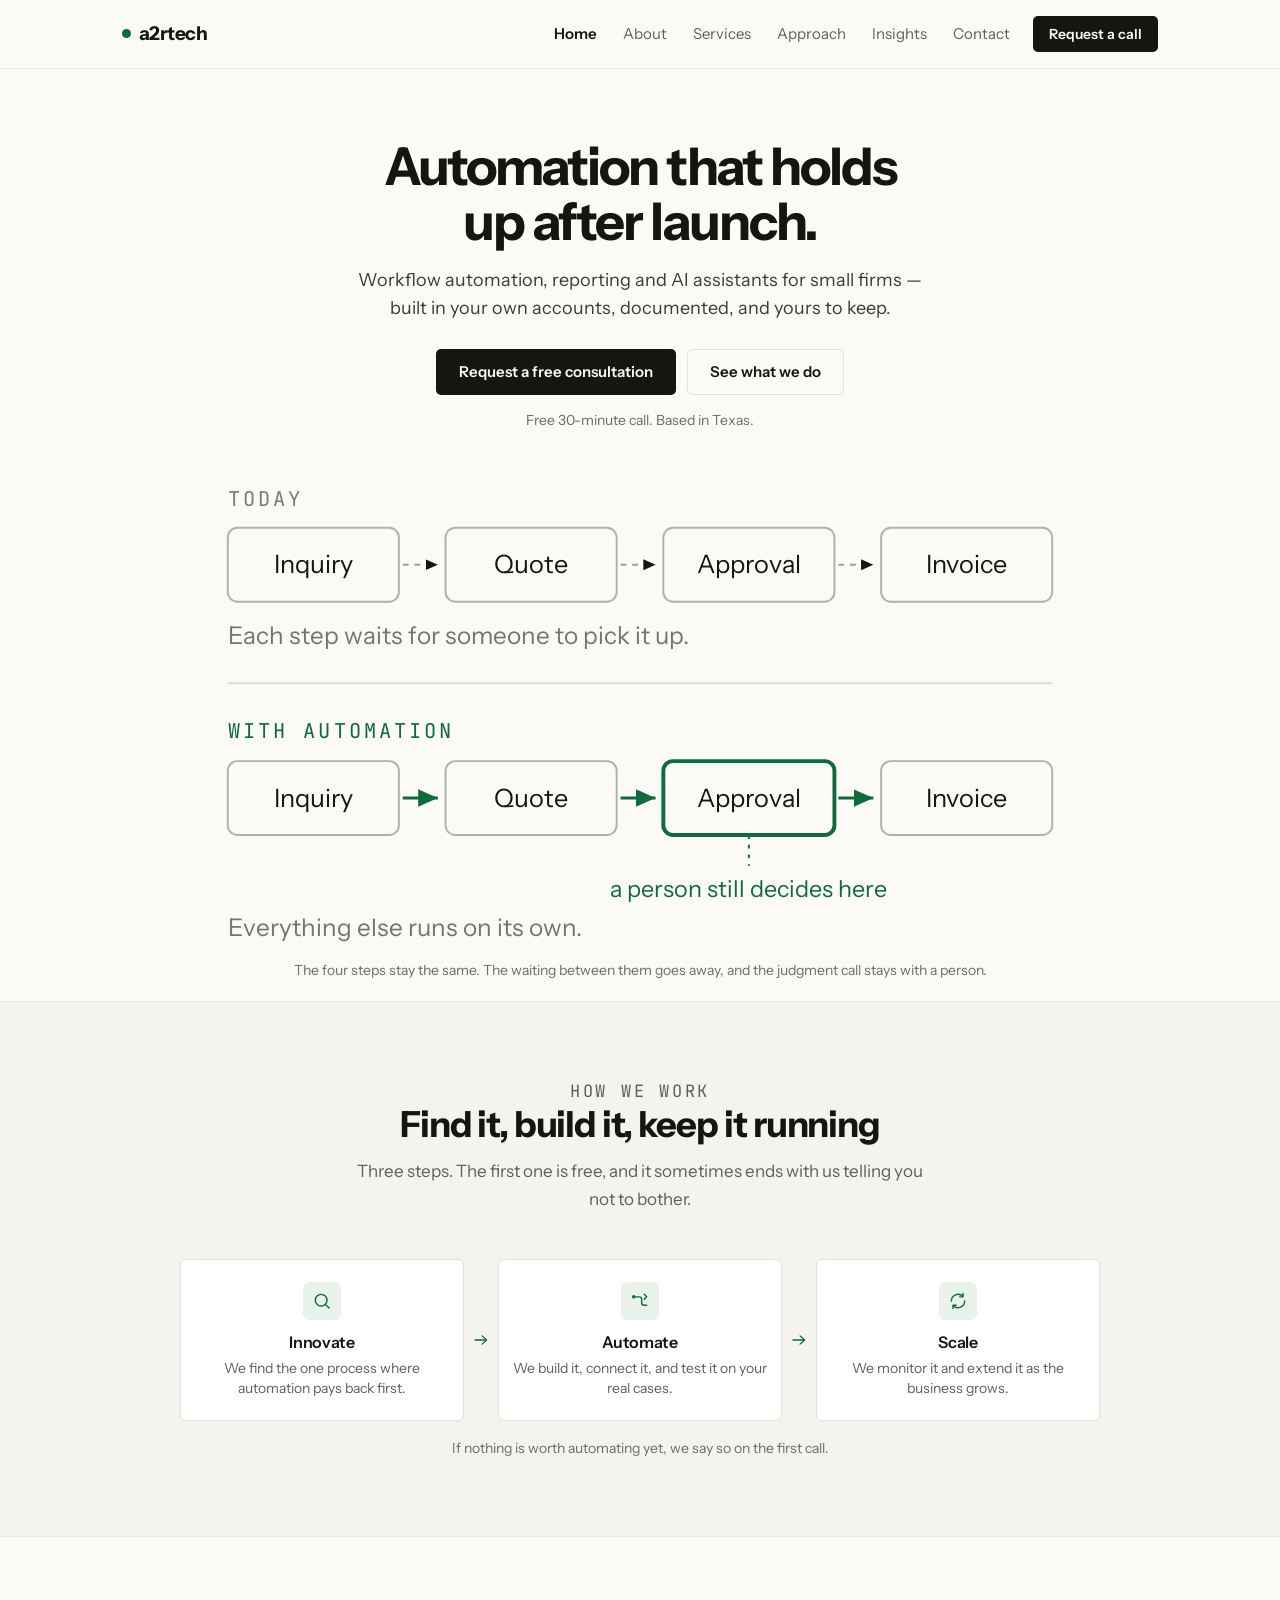
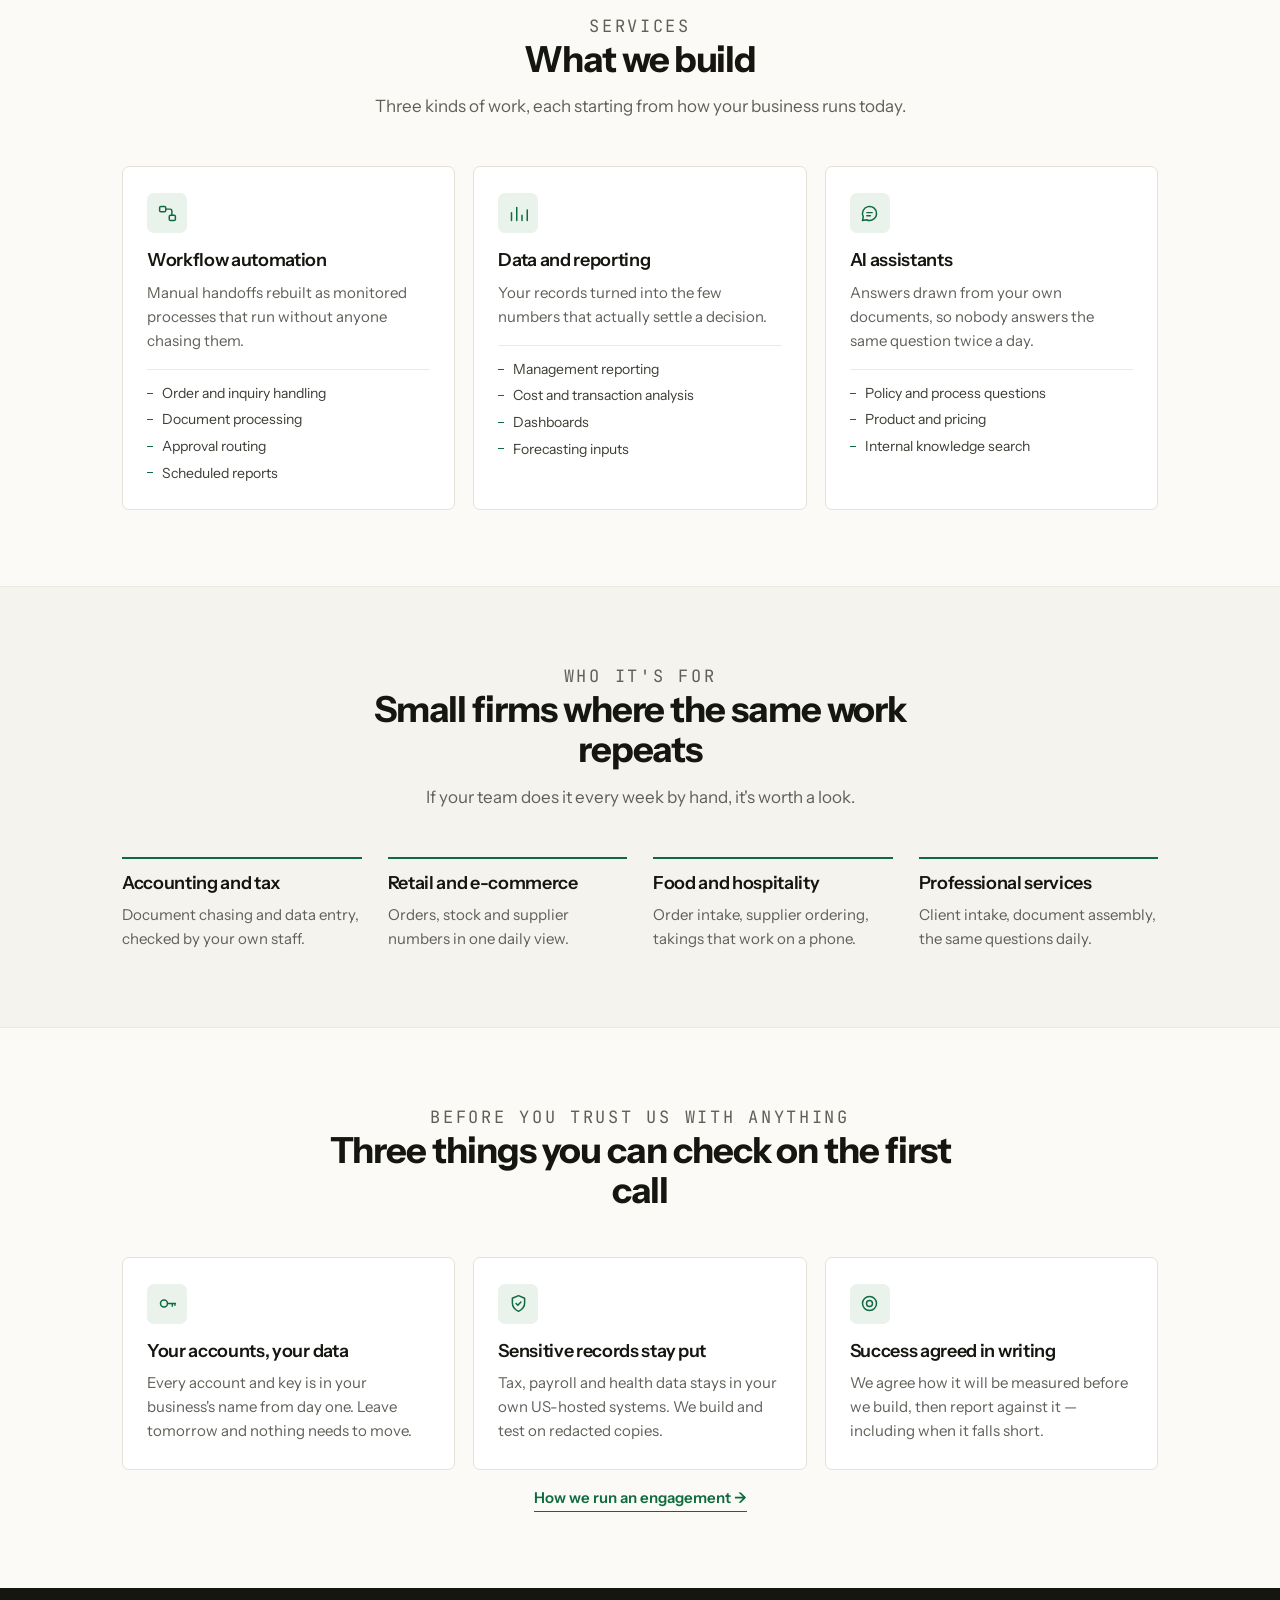
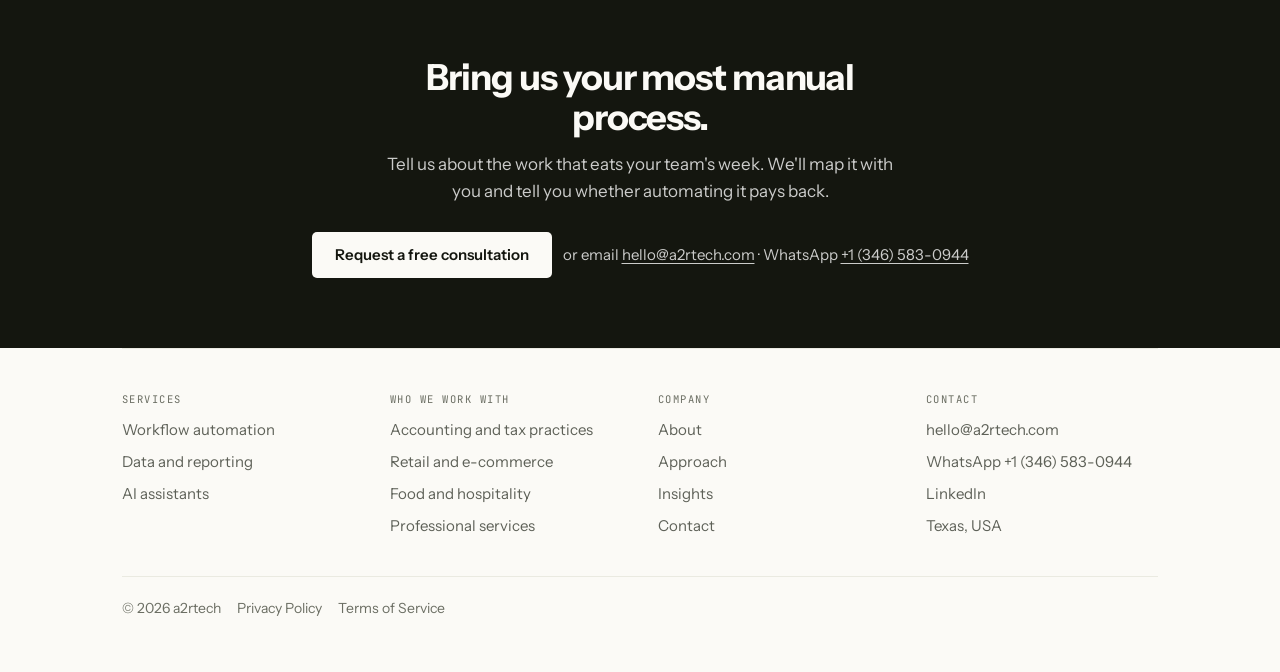
==== index.html @ 50adbed3 "Initial commit: a2rtech.com website Pages from the Sep 27 project version (no individual named), wit" ====
<!doctype html>
<html lang="en">
<head>
<meta charset="utf-8">
<meta name="viewport" content="width=device-width, initial-scale=1, viewport-fit=cover">
<title>a2rtech &#8212; AI and automation studio</title>
<meta name="description" content="a2rtech builds workflow automation, reporting and AI assistants for small firms. Everything runs in your own accounts, with documentation and a clean handover.">
<link rel="preconnect" href="https://fonts.googleapis.com">
<link rel="preconnect" href="https://fonts.gstatic.com" crossorigin>
<link rel="stylesheet" href="https://fonts.googleapis.com/css2?family=Instrument+Sans:wght@400;500;600;700&family=JetBrains+Mono:wght@400;500&display=swap">
<link rel="stylesheet" href="styles.css">
<link rel="icon" href="favicon.svg" type="image/svg+xml">
<link rel="canonical" href="https://a2rtech.com/">
<meta property="og:type" content="website">
<meta property="og:site_name" content="a2rtech">
<meta property="og:title" content="a2rtech &#8212; AI and automation studio">
<meta property="og:description" content="a2rtech builds workflow automation, reporting and AI assistants for small firms. Everything runs in your own accounts, with documentation and a clean handover.">
<meta property="og:url" content="https://a2rtech.com/">
<meta property="og:image" content="https://a2rtech.com/og-image.png">
<meta property="og:image:width" content="1200">
<meta property="og:image:height" content="630">
<meta name="twitter:card" content="summary_large_image">
</head>
<body>

<a class="skip" href="#main">Skip to content</a>

<div class="navwrap">
  <div class="shell">
    <nav class="nav" aria-label="Main">
      <a href="index.html" class="brand"><span class="brand-dot" aria-hidden="true"></span>a2rtech</a>
      <button class="navtoggle" type="button" aria-expanded="false" aria-controls="nav-links" aria-label="Open menu"><span aria-hidden="true"></span></button>
      <div class="nav-links" id="nav-links">
        <a href="index.html" class="link" aria-current="page">Home</a>
        <a href="about.html" class="link">About</a>
        <a href="services.html" class="link">Services</a>
        <a href="approach.html" class="link">Approach</a>
        <a href="insights.html" class="link">Insights</a>
        <a href="contact.html" class="link">Contact</a>
        <a href="contact.html" class="btn btn-primary btn-sm push">Request a call</a>
      </div>
    </nav>
  </div>
</div>

<main id="main">

<div class="shell">
  <header class="hero">
    <h1>Automation that holds up after launch.</h1>
    <p class="sub">Workflow automation, reporting and AI assistants for small firms &#8212; built in your own accounts, documented, and yours to keep.</p>
    <div class="ctas">
      <a href="contact.html" class="btn btn-primary">Request a free consultation</a>
      <a href="services.html" class="btn btn-ghost">See what we do</a>
    </div>
    <p class="note">Free 30-minute call. Based in Texas.</p>

    <figure class="herofig">
        <svg viewBox="0 0 432 236" role="img" aria-label="The same four-step process shown twice. Today, each step waits for a person. With automation, the steps run on their own and a person still approves.">
          <defs>
            <marker id="a1" viewBox="0 0 10 10" refX="9" refY="5" markerWidth="7" markerHeight="7" orient="auto-start-reverse"><path d="M0,1 L9,5 L0,9 z" fill="currentColor"/></marker>
            <marker id="a2" viewBox="0 0 10 10" refX="9" refY="5" markerWidth="7" markerHeight="7" orient="auto-start-reverse"><path d="M0,1 L9,5 L0,9 z" class="acc-fill"/></marker>
          </defs>
          <text x="4" y="11" font-family="JetBrains Mono, monospace" font-size="10.5" letter-spacing="1.6" fill="currentColor" opacity=".55">TODAY</text>
          <rect x="4"   y="22" width="88" height="38" rx="5" fill="none" stroke="currentColor" stroke-opacity=".32"/>
          <rect x="116" y="22" width="88" height="38" rx="5" fill="none" stroke="currentColor" stroke-opacity=".32"/>
          <rect x="228" y="22" width="88" height="38" rx="5" fill="none" stroke="currentColor" stroke-opacity=".32"/>
          <rect x="340" y="22" width="88" height="38" rx="5" fill="none" stroke="currentColor" stroke-opacity=".32"/>
          <text x="48"  y="45.5" text-anchor="middle" font-family="Instrument Sans, sans-serif" font-size="13" fill="currentColor">Inquiry</text>
          <text x="160" y="45.5" text-anchor="middle" font-family="Instrument Sans, sans-serif" font-size="13" fill="currentColor">Quote</text>
          <text x="272" y="45.5" text-anchor="middle" font-family="Instrument Sans, sans-serif" font-size="13" fill="currentColor">Approval</text>
          <text x="384" y="45.5" text-anchor="middle" font-family="Instrument Sans, sans-serif" font-size="13" fill="currentColor">Invoice</text>
          <line x1="94"  y1="41" x2="112" y2="41" stroke="currentColor" stroke-opacity=".4" stroke-dasharray="3 3" marker-end="url(#a1)"/>
          <line x1="206" y1="41" x2="224" y2="41" stroke="currentColor" stroke-opacity=".4" stroke-dasharray="3 3" marker-end="url(#a1)"/>
          <line x1="318" y1="41" x2="336" y2="41" stroke="currentColor" stroke-opacity=".4" stroke-dasharray="3 3" marker-end="url(#a1)"/>
          <text x="4" y="82" font-family="Instrument Sans, sans-serif" font-size="12.5" fill="currentColor" opacity=".58">Each step waits for someone to pick it up.</text>
          <line x1="4" y1="102" x2="428" y2="102" stroke="currentColor" stroke-opacity=".12"/>
          <text x="4" y="130" font-family="JetBrains Mono, monospace" font-size="10.5" letter-spacing="1.6" class="acc-fill">WITH AUTOMATION</text>
          <rect x="4"   y="142" width="88" height="38" rx="5" fill="none" stroke="currentColor" stroke-opacity=".32"/>
          <rect x="116" y="142" width="88" height="38" rx="5" fill="none" stroke="currentColor" stroke-opacity=".32"/>
          <rect x="228" y="142" width="88" height="38" rx="5" fill="none" class="acc-stroke" stroke-width="2"/>
          <rect x="340" y="142" width="88" height="38" rx="5" fill="none" stroke="currentColor" stroke-opacity=".32"/>
          <text x="48"  y="165.5" text-anchor="middle" font-family="Instrument Sans, sans-serif" font-size="13" fill="currentColor">Inquiry</text>
          <text x="160" y="165.5" text-anchor="middle" font-family="Instrument Sans, sans-serif" font-size="13" fill="currentColor">Quote</text>
          <text x="272" y="165.5" text-anchor="middle" font-family="Instrument Sans, sans-serif" font-size="13" fill="currentColor">Approval</text>
          <text x="384" y="165.5" text-anchor="middle" font-family="Instrument Sans, sans-serif" font-size="13" fill="currentColor">Invoice</text>
          <line x1="94"  y1="161" x2="112" y2="161" class="acc-stroke" stroke-width="1.6" marker-end="url(#a2)"/>
          <line x1="206" y1="161" x2="224" y2="161" class="acc-stroke" stroke-width="1.6" marker-end="url(#a2)"/>
          <line x1="318" y1="161" x2="336" y2="161" class="acc-stroke" stroke-width="1.6" marker-end="url(#a2)"/>
          <line x1="272" y1="180" x2="272" y2="196" class="acc-stroke" stroke-dasharray="2 3"/>
          <text x="272" y="212" text-anchor="middle" font-family="Instrument Sans, sans-serif" font-size="12" class="acc-fill">a person still decides here</text>
          <text x="4" y="232" font-family="Instrument Sans, sans-serif" font-size="12.5" fill="currentColor" opacity=".58">Everything else runs on its own.</text>
        </svg>
      <figcaption>The four steps stay the same. The waiting between them goes away, and the judgment call stays with a person.</figcaption>
    </figure>
  </header>
</div>

<div class="tinted">
  <div class="shell">
    <section>
      <div class="sechead">
        <p class="kicker">How we work</p>
        <h2>Find it, build it, keep it running</h2>
        <p>Three steps. The first one is free, and it sometimes ends with us telling you not to bother.</p>
      </div>
      <div class="flow">
    <div class="flow-step">
      <span class="ico" aria-hidden="true"><svg viewBox="0 0 24 24"><path d="M11 4a7 7 0 1 0 0 14 7 7 0 0 0 0-14z"/><path d="m16.5 16.5 4 4"/></svg></span>
      <h3>Innovate</h3>
      <p>We find the one process where automation pays back first.</p>
    </div>
    <div class="flow-arrow" aria-hidden="true"><svg viewBox="0 0 24 24"><path d="M4 12h15"/><path d="m13.5 6.5 6 5.5-6 5.5"/></svg></div>
    <div class="flow-step">
      <span class="ico" aria-hidden="true"><svg viewBox="0 0 24 24"><path d="M4 7h7a3 3 0 0 1 3 3v4a3 3 0 0 0 3 3h3"/><path d="m17 4 3 3-3 3"/><circle cx="4.5" cy="7" r="1.3"/></svg></span>
      <h3>Automate</h3>
      <p>We build it, connect it, and test it on your real cases.</p>
    </div>
    <div class="flow-arrow" aria-hidden="true"><svg viewBox="0 0 24 24"><path d="M4 12h15"/><path d="m13.5 6.5 6 5.5-6 5.5"/></svg></div>
    <div class="flow-step">
      <span class="ico" aria-hidden="true"><svg viewBox="0 0 24 24"><path d="M4 12a8 8 0 0 1 13.7-5.6"/><path d="M20 12a8 8 0 0 1-13.7 5.6"/><path d="M18 3v4h-4"/><path d="M6 21v-4h4"/></svg></span>
      <h3>Scale</h3>
      <p>We monitor it and extend it as the business grows.</p>
    </div>
  </div>
      <p class="flow-note">If nothing is worth automating yet, we say so on the first call.</p>
    </section>
  </div>
</div>

<div class="shell">
  <section>
    <div class="sechead">
      <p class="kicker">Services</p>
      <h2>What we build</h2>
      <p>Three kinds of work, each starting from how your business runs today.</p>
    </div>
    <div class="grid g3">
      <a class="card" href="services.html#automation">
        <span class="ico" aria-hidden="true"><svg viewBox="0 0 24 24"><rect x="3" y="4" width="7" height="6" rx="1.5"/><rect x="14" y="14" width="7" height="6" rx="1.5"/><path d="M10 7h5a2 2 0 0 1 2 2v5"/></svg></span>
        <h3>Workflow automation</h3>
        <p>Manual handoffs rebuilt as monitored processes that run without anyone chasing them.</p>
        <ul class="ticks">
          <li>Order and inquiry handling</li>
          <li>Document processing</li>
          <li>Approval routing</li>
          <li>Scheduled reports</li>
        </ul>
      </a>
      <a class="card" href="services.html#data">
        <span class="ico" aria-hidden="true"><svg viewBox="0 0 24 24"><path d="M4 20V11M10 20V5M16 20v-6M22 20V8"/></svg></span>
        <h3>Data and reporting</h3>
        <p>Your records turned into the few numbers that actually settle a decision.</p>
        <ul class="ticks">
          <li>Management reporting</li>
          <li>Cost and transaction analysis</li>
          <li>Dashboards</li>
          <li>Forecasting inputs</li>
        </ul>
      </a>
      <a class="card" href="services.html#assistants">
        <span class="ico" aria-hidden="true"><svg viewBox="0 0 24 24"><path d="M20 12a8 8 0 0 1-11.6 7.1L4 20l.9-4.4A8 8 0 1 1 20 12z"/><path d="M9 11h6M9 14.5h4"/></svg></span>
        <h3>AI assistants</h3>
        <p>Answers drawn from your own documents, so nobody answers the same question twice a day.</p>
        <ul class="ticks">
          <li>Policy and process questions</li>
          <li>Product and pricing</li>
          <li>Internal knowledge search</li>
        </ul>
      </a>
    </div>
  </section>
</div>

<div class="tinted">
  <div class="shell">
    <section>
      <div class="sechead">
        <p class="kicker">Who it's for</p>
        <h2>Small firms where the same work repeats</h2>
        <p>If your team does it every week by hand, it's worth a look.</p>
      </div>
      <div class="facts f4">
        <div class="fact"><h3>Accounting and tax</h3><p>Document chasing and data entry, checked by your own staff.</p></div>
        <div class="fact"><h3>Retail and e-commerce</h3><p>Orders, stock and supplier numbers in one daily view.</p></div>
        <div class="fact"><h3>Food and hospitality</h3><p>Order intake, supplier ordering, takings that work on a phone.</p></div>
        <div class="fact"><h3>Professional services</h3><p>Client intake, document assembly, the same questions daily.</p></div>
      </div>
    </section>
  </div>
</div>

<div class="shell">
  <section>
    <div class="sechead">
      <p class="kicker">Before you trust us with anything</p>
      <h2>Three things you can check on the first call</h2>
    </div>
    <div class="grid g3">
      <div class="card">
        <span class="ico" aria-hidden="true"><svg viewBox="0 0 24 24"><circle cx="8" cy="12" r="4"/><path d="M12 12h9M17.5 12v3M20.5 12v2"/></svg></span>
        <h3>Your accounts, your data</h3>
        <p>Every account and key is in your business's name from day one. Leave tomorrow and nothing needs to move.</p>
      </div>
      <div class="card">
        <span class="ico" aria-hidden="true"><svg viewBox="0 0 24 24"><path d="M12 3 5 6v5.5c0 4.2 2.9 7.6 7 9.5 4.1-1.9 7-5.3 7-9.5V6z"/><path d="m9.2 12 2 2 3.6-3.8"/></svg></span>
        <h3>Sensitive records stay put</h3>
        <p>Tax, payroll and health data stays in your own US-hosted systems. We build and test on redacted copies.</p>
      </div>
      <div class="card">
        <span class="ico" aria-hidden="true"><svg viewBox="0 0 24 24"><circle cx="12" cy="12" r="8"/><circle cx="12" cy="12" r="3.4"/></svg></span>
        <h3>Success agreed in writing</h3>
        <p>We agree how it will be measured before we build, then report against it &#8212; including when it falls short.</p>
      </div>
    </div>
    <p class="flow-note"><a href="approach.html" class="inline-link">How we run an engagement &#8594;</a></p>
  </section>
</div>

<div class="band">
  <div class="shell">
    <div class="cta-inner">
      <h2>Bring us your most manual process.</h2>
      <p>Tell us about the work that eats your team's week. We'll map it with you and tell you whether automating it pays back.</p>
      <div class="ctas">
        <a href="contact.html" class="btn btn-invert">Request a free consultation</a>
        <span class="alt-mail">or email <a href="mailto:hello@a2rtech.com">hello@a2rtech.com</a> · WhatsApp <a href="https://wa.me/13465830944">+1 (346) 583-0944</a></span>
      </div>
    </div>
  </div>
</div>

</main>

<div class="shell">
  <footer>
    <div class="fgrid">
      <div class="fcol">
        <h3>Services</h3>
        <ul>
          <li><a href="services.html#automation">Workflow automation</a></li>
          <li><a href="services.html#data">Data and reporting</a></li>
          <li><a href="services.html#assistants">AI assistants</a></li>
        </ul>
      </div>
      <div class="fcol">
        <h3>Who we work with</h3>
        <ul>
          <li><a href="services.html#sectors">Accounting and tax practices</a></li>
          <li><a href="services.html#sectors">Retail and e-commerce</a></li>
          <li><a href="services.html#sectors">Food and hospitality</a></li>
          <li><a href="services.html#sectors">Professional services</a></li>
        </ul>
      </div>
      <div class="fcol">
        <h3>Company</h3>
        <ul>
          <li><a href="about.html">About</a></li>
          <li><a href="approach.html">Approach</a></li>
          <li><a href="insights.html">Insights</a></li>
          <li><a href="contact.html">Contact</a></li>
        </ul>
      </div>
      <div class="fcol">
        <h3>Contact</h3>
        <ul>
          <li><a href="mailto:hello@a2rtech.com">hello@a2rtech.com</a></li>
          <li><a href="https://wa.me/13465830944">WhatsApp +1 (346) 583-0944</a></li>
          <li><a href="https://www.linkedin.com/in/aishwarya-kandasami-37760b34">LinkedIn</a></li>
          <li><span>Texas, USA</span></li>
        </ul>
      </div>
    </div>
    <div class="fbase">
      <span>&copy; 2026 a2rtech</span>
      <a href="privacy.html">Privacy Policy</a>
      <a href="terms.html">Terms of Service</a>
    </div>
  </footer>
</div>

<script src="site.js"></script>

</body>
</html>
---- styles.css ----
/* ===========================================================
   a2rtech — site stylesheet
   One typeface (Instrument Sans) + JetBrains Mono for labels.
   Centred section headings, card grids, CSS flow diagrams.
   =========================================================== */

:root{
  --ground:#FBFAF6;
  --surface:#F4F3ED;
  --panel:#FFFFFF;
  --ink:#14160F;
  --ink-soft:#3A3D33;
  --muted:#5E6158;
  --faint:#6B6E63;
  --line:#E2E2D8;
  --hair:#EAEAE1;
  --accent:#0E6B3D;
  --accent-on-dark:#7FD3A4;
  --accent-wash:#EAF2EC;
  --on-band-soft:rgba(255,255,255,.78);
  --on-band-line:rgba(255,255,255,.28);
  --on-band-grid:rgba(255,255,255,.14);
  --shadow:0 1px 2px rgba(20,22,15,.04), 0 8px 24px rgba(20,22,15,.05);
}
@media (prefers-color-scheme: dark){
  :root:not([data-theme="light"]){
    --ground:#12130F; --surface:#1A1B15; --panel:#1E1F18;
    --ink:#EDEDE4; --ink-soft:#C9CABE; --muted:#9B9E93; --faint:#8A8D82;
    --line:#2C2D24; --hair:#24251D;
    --accent:#6DC694; --accent-on-dark:#0E6B3D; --accent-wash:#18241C;
    --on-band-soft:#3A3D33; --on-band-line:rgba(0,0,0,.28); --on-band-grid:rgba(0,0,0,.14);
    --shadow:0 1px 2px rgba(0,0,0,.2), 0 8px 24px rgba(0,0,0,.24);
    color-scheme:dark;
  }
}
:root[data-theme="dark"]{
  --ground:#12130F; --surface:#1A1B15; --panel:#1E1F18;
  --ink:#EDEDE4; --ink-soft:#C9CABE; --muted:#9B9E93; --faint:#8A8D82;
  --line:#2C2D24; --hair:#24251D;
  --accent:#6DC694; --accent-on-dark:#0E6B3D; --accent-wash:#18241C;
  --on-band-soft:#3A3D33; --on-band-line:rgba(0,0,0,.28); --on-band-grid:rgba(0,0,0,.14);
  --shadow:0 1px 2px rgba(0,0,0,.2), 0 8px 24px rgba(0,0,0,.24);
  color-scheme:dark;
}

*{box-sizing:border-box;}
html{-webkit-text-size-adjust:100%;scroll-behavior:smooth;scroll-padding-top:90px;}

body{
  margin:0;
  background:var(--ground);
  color:var(--ink);
  font-family:"Instrument Sans","Helvetica Neue",Arial,sans-serif;
  font-size:16px;
  line-height:1.6;
  -webkit-font-smoothing:antialiased;
}
img{max-width:100%;height:auto;display:block;}
a{color:inherit;}
a:focus-visible,button:focus-visible,input:focus-visible,textarea:focus-visible{
  outline:2px solid var(--accent);outline-offset:3px;border-radius:3px;
}

.shell{max-width:1080px;margin:0 auto;padding-inline:22px;}
.measure{max-width:620px;}
.narrow{max-width:720px;}

/* ---------------- skip link ---------------- */
.skip{
  position:absolute;left:50%;top:0;transform:translate(-50%,-150%);
  z-index:60;background:var(--ink);color:var(--ground);
  padding:10px 18px;border-radius:0 0 4px 4px;font-size:14px;font-weight:600;
  text-decoration:none;transition:transform .18s ease;
}
.skip:focus-visible{transform:translate(-50%,0);}

/* ---------------- nav ---------------- */
.navwrap{
  position:sticky;top:env(safe-area-inset-top,0px);z-index:40;
  background:var(--ground);border-bottom:1px solid var(--hair);
}
.nav{display:flex;align-items:center;gap:20px;padding-block:14px;font-size:15px;}
.brand{
  font-weight:700;font-size:19px;letter-spacing:-.03em;
  text-decoration:none;margin-right:6px;display:inline-flex;align-items:center;gap:8px;
}
.brand-dot{width:9px;height:9px;border-radius:50%;background:var(--accent);flex:none;}
.nav-links{display:flex;gap:4px;align-items:center;margin-left:auto;}
.nav a.link{
  text-decoration:none;color:var(--muted);font-size:15px;white-space:nowrap;
  padding:8px 11px;border-radius:4px;
}
.nav a.link:hover{color:var(--ink);background:var(--surface);}
.nav a.link[aria-current="page"]{color:var(--ink);font-weight:600;}
.nav .push{margin-left:8px;}
.navtoggle{display:none;}

@media (max-width:900px){
  .nav{padding-block:11px;gap:12px;}
  .navtoggle{
    display:inline-flex;align-items:center;justify-content:center;
    margin-left:auto;width:42px;height:42px;background:transparent;
    border:1px solid var(--line);border-radius:5px;cursor:pointer;color:var(--ink);
  }
  .navtoggle span{display:block;width:17px;height:1.6px;background:currentColor;position:relative;}
  .navtoggle span::before,.navtoggle span::after{
    content:"";position:absolute;left:0;width:17px;height:1.6px;background:currentColor;
  }
  .navtoggle span::before{top:-5.5px;} .navtoggle span::after{top:5.5px;}
  .navtoggle[aria-expanded="true"] span{background:transparent;}
  .navtoggle[aria-expanded="true"] span::before{top:0;transform:rotate(45deg);}
  .navtoggle[aria-expanded="true"] span::after{top:0;transform:rotate(-45deg);}

  .nav-links{
    position:absolute;left:0;right:0;top:100%;
    flex-direction:column;align-items:stretch;gap:0;margin:0;
    background:var(--ground);border-bottom:1px solid var(--line);
    padding:8px 22px 20px;box-shadow:var(--shadow);
    display:none;
  }
  .nav-links.open{display:flex;}
  .nav a.link{padding:13px 2px;border-bottom:1px solid var(--hair);border-radius:0;font-size:16px;}
  .nav .push{margin:16px 0 0;justify-content:center;}
}

/* ---------------- buttons ---------------- */
.btn{
  display:inline-flex;align-items:center;justify-content:center;gap:8px;
  font-size:15px;font-weight:600;padding:13px 22px;border-radius:5px;
  text-decoration:none;border:1px solid transparent;line-height:1.2;cursor:pointer;
  font-family:inherit;
}
.btn-primary{background:var(--ink);color:var(--ground);}
.btn-primary:hover{opacity:.87;}
.btn-ghost{border-color:var(--line);color:var(--ink);background:transparent;}
.btn-ghost:hover{border-color:var(--ink);}
.btn-invert{background:var(--ground);color:var(--ink);}
.btn-invert:hover{opacity:.9;}
.btn-outline-light{border-color:var(--on-band-line);color:var(--ground);background:transparent;}
.btn-outline-light:hover{border-color:var(--ground);}
.btn-sm{font-size:14px;padding:9px 15px;}

/* ---------------- type ---------------- */
h1,h2,h3,h4{margin:0;font-weight:700;letter-spacing:-.03em;line-height:1.1;}
h1{font-size:clamp(33px,5vw,52px);line-height:1.06;letter-spacing:-.038em;margin-bottom:18px;}
h2{font-size:clamp(25px,3.4vw,36px);margin-bottom:14px;}
h3{font-size:18px;font-weight:600;letter-spacing:-.018em;line-height:1.3;margin-bottom:8px;}
h4{font-size:16px;font-weight:600;letter-spacing:-.01em;margin-bottom:6px;}
p{margin:0 0 14px;}
p:last-child{margin-bottom:0;}

.lead{font-size:18px;color:var(--ink-soft);line-height:1.55;}
.sub{font-size:18px;line-height:1.55;color:var(--ink-soft);margin:0 0 26px;}
.note{font-size:14px;color:var(--faint);margin:14px 0 0;}

.kicker{
  font-family:"JetBrains Mono",ui-monospace,monospace;font-size:11px;
  letter-spacing:.16em;text-transform:uppercase;color:var(--accent);margin:0 0 12px;
}
.inline-link{
  color:var(--accent);text-decoration:none;font-weight:600;font-size:15px;
  border-bottom:1px solid currentColor;padding-bottom:1px;display:inline-block;
}
.inline-link:hover{opacity:.75;}

/* ---------------- section shell + CENTRED headings ---------------- */
section{padding-block:76px;}
.tinted{background:var(--surface);border-block:1px solid var(--hair);}
.band{background:var(--ink);color:var(--ground);}
.band .kicker{color:var(--accent-on-dark);}
.band p{color:var(--on-band-soft);}

/* the standard centred section header */
.sechead{text-align:center;max-width:660px;margin:0 auto 46px;}
.sechead h2{margin-left:auto;margin-right:auto;}
.sechead p{font-size:17px;color:var(--muted);margin:0;max-width:52ch;margin-inline:auto;}

/* centred page header for inner pages */
.pagehead{padding-block:64px 52px;text-align:center;border-bottom:1px solid var(--hair);}
.pagehead h1{max-width:17ch;margin-inline:auto;}
.pagehead .sub{margin:0 auto;max-width:52ch;}

/* ---------------- hero ---------------- */
.hero{padding-block:70px 20px;text-align:center;}
.hero h1{max-width:16ch;margin-inline:auto;}
.hero .sub{max-width:50ch;margin-inline:auto 26px;margin-inline:auto;margin-bottom:26px;}
.hero .ctas{display:flex;gap:11px;flex-wrap:wrap;justify-content:center;}
.herofig{margin:54px auto 0;max-width:840px;}
.herofig figcaption{
  margin-top:16px;font-size:14px;color:var(--faint);line-height:1.45;text-align:center;
}
figure{margin:0;}
figure svg{width:100%;height:auto;display:block;color:var(--ink);}
.acc-stroke{stroke:var(--accent);} .acc-fill{fill:var(--accent);}

/* ---------------- flow diagram (CSS, reflows on mobile) ---------------- */
.flow{
  display:flex;align-items:stretch;gap:0;flex-wrap:nowrap;
  max-width:920px;margin:0 auto;
}
.flow-step{
  flex:1 1 0;min-width:0;text-align:center;
  padding:22px 14px;border:1px solid var(--line);border-radius:6px;
  background:var(--panel);
}
.flow-step .ico{
  width:38px;height:38px;margin:0 auto 12px;display:grid;place-items:center;
  border-radius:6px;background:var(--accent-wash);color:var(--accent);
}
.flow-step .ico svg{width:20px;height:20px;stroke:currentColor;fill:none;stroke-width:1.7;stroke-linecap:round;stroke-linejoin:round;}
.flow-step h3{font-size:16px;margin-bottom:5px;}
.flow-step p{font-size:14px;color:var(--muted);margin:0;line-height:1.45;}
.flow-arrow{
  flex:0 0 34px;display:grid;place-items:center;color:var(--accent);
}
.flow-arrow svg{width:18px;height:18px;stroke:currentColor;fill:none;stroke-width:1.8;stroke-linecap:round;stroke-linejoin:round;}
.flow-step.is-human{border-color:var(--accent);}
.flow-note{
  text-align:center;font-size:14px;color:var(--faint);margin:16px 0 0;
}
@media (max-width:760px){
  .flow{flex-direction:column;max-width:420px;}
  .flow-arrow{flex:0 0 30px;transform:rotate(90deg);}
  .flow-step{text-align:left;display:grid;grid-template-columns:38px 1fr;gap:4px 14px;padding:16px;}
  .flow-step .ico{grid-row:1 / span 2;margin:0;}
  .flow-step h3,.flow-step p{grid-column:2;}
}

/* ---------------- cards ---------------- */
.grid{display:grid;gap:18px;}
.g2{grid-template-columns:1fr;}
.g3{grid-template-columns:1fr;}
.g4{grid-template-columns:1fr;}
@media(min-width:640px){.g2{grid-template-columns:repeat(2,1fr);}.g4{grid-template-columns:repeat(2,1fr);}}
@media(min-width:880px){.g3{grid-template-columns:repeat(3,1fr);}}
@media(min-width:1000px){.g4{grid-template-columns:repeat(4,1fr);}}

.card{
  background:var(--panel);border:1px solid var(--line);border-radius:7px;
  padding:26px 24px;text-decoration:none;display:flex;flex-direction:column;
}
a.card:hover{border-color:var(--accent);box-shadow:var(--shadow);}
.card .ico{
  width:40px;height:40px;margin-bottom:16px;display:grid;place-items:center;
  border-radius:7px;background:var(--accent-wash);color:var(--accent);flex:none;
}
.card .ico svg{width:21px;height:21px;stroke:currentColor;fill:none;stroke-width:1.7;stroke-linecap:round;stroke-linejoin:round;}
.card p{font-size:15px;color:var(--muted);margin:0;}
.card .ticks{
  list-style:none;margin:16px 0 0;padding:14px 0 0;
  display:flex;flex-direction:column;gap:7px;border-top:1px solid var(--hair);
}
.card .ticks li{
  font-size:14px;color:var(--ink-soft);padding-left:15px;position:relative;line-height:1.4;
}
.card .ticks li::before{
  content:"";position:absolute;left:0;top:.62em;width:6px;height:1px;background:var(--accent);
}
.card .n{
  font-family:"JetBrains Mono",monospace;font-size:11px;letter-spacing:.1em;
  color:var(--accent);display:block;margin-bottom:12px;
}

/* compact fact item (no box) */
.facts{display:grid;gap:26px;}
@media(min-width:640px){.facts.f2{grid-template-columns:repeat(2,1fr);}}
@media(min-width:780px){.facts.f3{grid-template-columns:repeat(3,1fr);}}
@media(min-width:640px){.facts.f4{grid-template-columns:repeat(2,1fr);}}
@media(min-width:1000px){.facts.f4{grid-template-columns:repeat(4,1fr);}}
.fact h3{padding-top:13px;border-top:2px solid var(--accent);}
.fact p{font-size:15px;color:var(--muted);margin:0;}

/* ---------------- stage pipeline (approach) ---------------- */
.stages{list-style:none;margin:0;padding:0;display:grid;gap:14px;max-width:860px;margin-inline:auto;}
.stage{
  display:grid;grid-template-columns:44px 1fr;gap:4px 18px;align-items:start;
  background:var(--panel);border:1px solid var(--line);border-radius:7px;padding:20px 22px;
  position:relative;
}
.stage .num{
  grid-row:1 / span 3;width:34px;height:34px;border-radius:50%;
  display:grid;place-items:center;background:var(--accent-wash);color:var(--accent);
  font-family:"JetBrains Mono",monospace;font-size:12px;font-weight:500;
}
.stage h3{margin-bottom:4px;}
.stage p{font-size:15px;color:var(--muted);margin:0;}
.stage .out{
  display:inline-block;margin-top:10px;font-size:13.5px;color:var(--accent);
  background:var(--accent-wash);border-radius:4px;padding:5px 10px;
}
.stage-link{
  display:grid;place-items:center;height:14px;color:var(--accent);opacity:.5;
}
.stage-link svg{width:14px;height:14px;stroke:currentColor;fill:none;stroke-width:1.8;stroke-linecap:round;stroke-linejoin:round;}
.phasebar{
  display:flex;gap:10px;justify-content:center;flex-wrap:wrap;
  font-family:"JetBrains Mono",monospace;font-size:11px;
  letter-spacing:.1em;text-transform:uppercase;color:var(--faint);margin:0 0 30px;
}
.phasebar span{border:1px solid var(--line);border-radius:20px;padding:5px 13px;}
.phasebar b{color:var(--accent);font-weight:500;}

/* ---------------- comparison (before / after) ---------------- */
.compare{display:grid;gap:16px;max-width:860px;margin-inline:auto;}
@media(min-width:760px){.compare{grid-template-columns:1fr 1fr;gap:20px;}}
.pane{border:1px solid var(--line);border-radius:7px;padding:24px;background:var(--panel);}
.pane.after{border-color:var(--accent);}
.pane h3{
  font-family:"JetBrains Mono",monospace;font-size:11px;letter-spacing:.14em;
  text-transform:uppercase;color:var(--faint);font-weight:400;
  padding-bottom:12px;margin-bottom:14px;border-bottom:1px solid var(--hair);
}
.pane.after h3{color:var(--accent);}
.pane ul{list-style:none;margin:0;padding:0;display:grid;gap:10px;}
.pane li{font-size:15px;color:var(--muted);padding-left:22px;position:relative;}
.pane li::before{
  content:"";position:absolute;left:0;top:.55em;width:11px;height:1px;background:var(--line);
}
.pane.after li{color:var(--ink);}
.pane.after li::before{background:var(--accent);height:2px;}

/* ---------------- band / taglines ---------------- */
.band-inner{padding-block:62px;}
.taglines{display:grid;grid-template-columns:1fr;gap:1px;background:var(--on-band-grid);border-radius:7px;overflow:hidden;}
@media(min-width:800px){.taglines{grid-template-columns:repeat(3,1fr);}}
.tagcell{background:var(--ink);padding:26px 24px 28px;}
.tag-word{display:block;font-size:clamp(24px,3.2vw,32px);font-weight:700;letter-spacing:-.03em;line-height:1;margin-bottom:11px;}
.tagcell p{margin:0;font-size:15px;line-height:1.5;color:var(--on-band-soft);}

/* ---------------- cta band ---------------- */
.cta-inner{padding-block:70px;text-align:center;}
.cta-inner h2{max-width:20ch;margin-inline:auto;}
.cta-inner p{font-size:17px;max-width:48ch;margin:0 auto 26px;}
.cta-inner .ctas{display:flex;gap:11px;flex-wrap:wrap;justify-content:center;align-items:center;}
.alt-mail{font-size:15px;color:var(--on-band-soft);}
.alt-mail a{color:inherit;text-underline-offset:3px;}

/* ---------------- tables ---------------- */
.tablewrap{overflow-x:auto;max-width:860px;margin-inline:auto;}
table.data{width:100%;border-collapse:collapse;font-size:15px;min-width:480px;}
table.data th{
  text-align:left;font-size:12px;font-weight:600;letter-spacing:.06em;text-transform:uppercase;
  color:var(--muted);border-bottom:1px solid var(--ink);padding:0 14px 8px 0;
}
table.data td{border-bottom:1px solid var(--hair);padding:14px 14px 14px 0;vertical-align:top;line-height:1.5;}
table.data td:first-child{color:var(--ink);font-weight:600;width:34%;}
table.data tr:last-child td{border-bottom:0;}
/* stack the table on a phone rather than scrolling it sideways */
@media (max-width:620px){
  table.data{min-width:0;}
  table.data tr{display:block;border-bottom:1px solid var(--hair);padding-block:14px;}
  table.data tr:last-child{border-bottom:0;}
  table.data td{display:block;border:0;padding:0;}
  table.data td:first-child{width:auto;margin-bottom:5px;}
}

/* ---------------- person ---------------- */
.person{
  display:grid;grid-template-columns:1fr;gap:20px;justify-items:center;text-align:center;
  background:var(--panel);border:1px solid var(--line);border-radius:7px;
  padding:34px 28px;max-width:640px;margin-inline:auto;
}
.avatar{
  width:96px;height:96px;border-radius:50%;background:var(--accent-wash);
  display:grid;place-items:center;font-weight:700;font-size:32px;
  letter-spacing:-.03em;color:var(--accent);
}
.person .role{
  font-family:"JetBrains Mono",monospace;font-size:11px;letter-spacing:.14em;
  text-transform:uppercase;color:var(--accent);margin:0 0 8px;
}
.person h2{font-size:22px;margin-bottom:10px;}
.person p{color:var(--muted);font-size:15px;max-width:52ch;}

/* ---------------- qa list (insights) ---------------- */
.qa{display:grid;gap:14px;max-width:780px;margin-inline:auto;}
.qa-item{background:var(--panel);border:1px solid var(--line);border-radius:7px;padding:22px 24px;}
.qa-item h3{display:flex;gap:11px;align-items:baseline;font-size:17px;}
.qa-item h3 .q{
  font-family:"JetBrains Mono",monospace;font-size:12px;color:var(--accent);flex:none;
}
.qa-item p{font-size:15px;color:var(--muted);margin:0 0 0 27px;}
.qa-item .walk{
  margin:12px 0 0 27px;font-size:14px;color:var(--ink-soft);
  background:var(--surface);border-left:2px solid var(--accent);border-radius:0 4px 4px 0;
  padding:9px 13px;
}
.qa-item .walk b{color:var(--accent);font-weight:600;}

/* ---------------- email block ---------------- */
.email-card{
  background:var(--panel);border:1px solid var(--line);border-radius:7px;padding:26px 24px;
  display:flex;flex-direction:column;gap:14px;align-items:center;text-align:center;
  max-width:520px;margin-inline:auto;
}
.email-big{
  font-weight:600;font-size:clamp(20px,3.2vw,27px);letter-spacing:-.02em;color:var(--ink);
  user-select:all;-webkit-user-select:all;word-break:break-word;
}
.email-actions{display:flex;gap:10px;flex-wrap:wrap;justify-content:center;}
.copy-status{font-size:14px;color:var(--accent);min-height:1.2em;}
.checklist{margin:0;padding-left:20px;color:var(--ink-soft);font-size:15px;}
.checklist li{margin-bottom:7px;}

/* ---------------- prose (legal + article) ---------------- */
.prose{max-width:720px;margin-inline:auto;}
.prose h2{font-size:22px;margin-top:40px;margin-bottom:10px;text-align:left;}
.prose h3{font-size:17px;margin-top:26px;}
.prose p,.prose li{color:var(--ink-soft);font-size:15.5px;}
.prose ul,.prose ol{margin:0 0 16px;padding-left:20px;}
.prose li{margin-bottom:7px;}
.prose .updated{
  font-family:"JetBrains Mono",monospace;font-size:11.5px;
  letter-spacing:.1em;text-transform:uppercase;color:var(--faint);
}
.byline{
  font-family:"JetBrains Mono",monospace;font-size:11.5px;letter-spacing:.1em;
  text-transform:uppercase;color:var(--faint);margin:18px 0 0;
}

/* ---------------- footer ---------------- */
footer{border-top:1px solid var(--hair);padding-block:44px 52px;font-size:15px;}
.fgrid{display:grid;grid-template-columns:1fr;gap:28px;}
@media(min-width:700px){.fgrid{grid-template-columns:repeat(4,1fr);gap:36px;}}
.fcol h3{
  font-family:"JetBrains Mono",monospace;font-size:10.5px;letter-spacing:.14em;
  text-transform:uppercase;color:var(--faint);margin:0 0 12px;font-weight:400;
}
.fcol ul{list-style:none;margin:0;padding:0;display:flex;flex-direction:column;gap:8px;}
.fcol a{text-decoration:none;color:var(--muted);font-size:15px;}
.fcol a:hover{color:var(--ink);}
.fcol span{color:var(--muted);font-size:15px;}
.fbase{
  margin-top:38px;padding-top:20px;border-top:1px solid var(--hair);
  display:flex;gap:16px;flex-wrap:wrap;font-size:14px;color:var(--faint);
}
.fbase a{text-decoration:none;color:var(--faint);}
.fbase a:hover{color:var(--ink);}
.footer-legal{padding-block:28px 42px;}
.footer-legal .fbase{margin-top:0;border-top:0;padding-top:0;}

/* ---------------- responsive ---------------- */
@media (max-width:560px){
  section{padding-block:56px;}
  .hero{padding-block:44px 12px;}
  .herofig{margin-top:38px;}
  .band-inner,.cta-inner{padding-block:48px;}
  .pagehead{padding-block:44px 38px;}
  .sechead{margin-bottom:34px;}
  .card{padding:22px 20px;}
  .prose h2{margin-top:32px;}
}
@media (prefers-reduced-motion:reduce){
  html{scroll-behavior:auto;}
  *{transition:none!important;animation:none!important;}
}
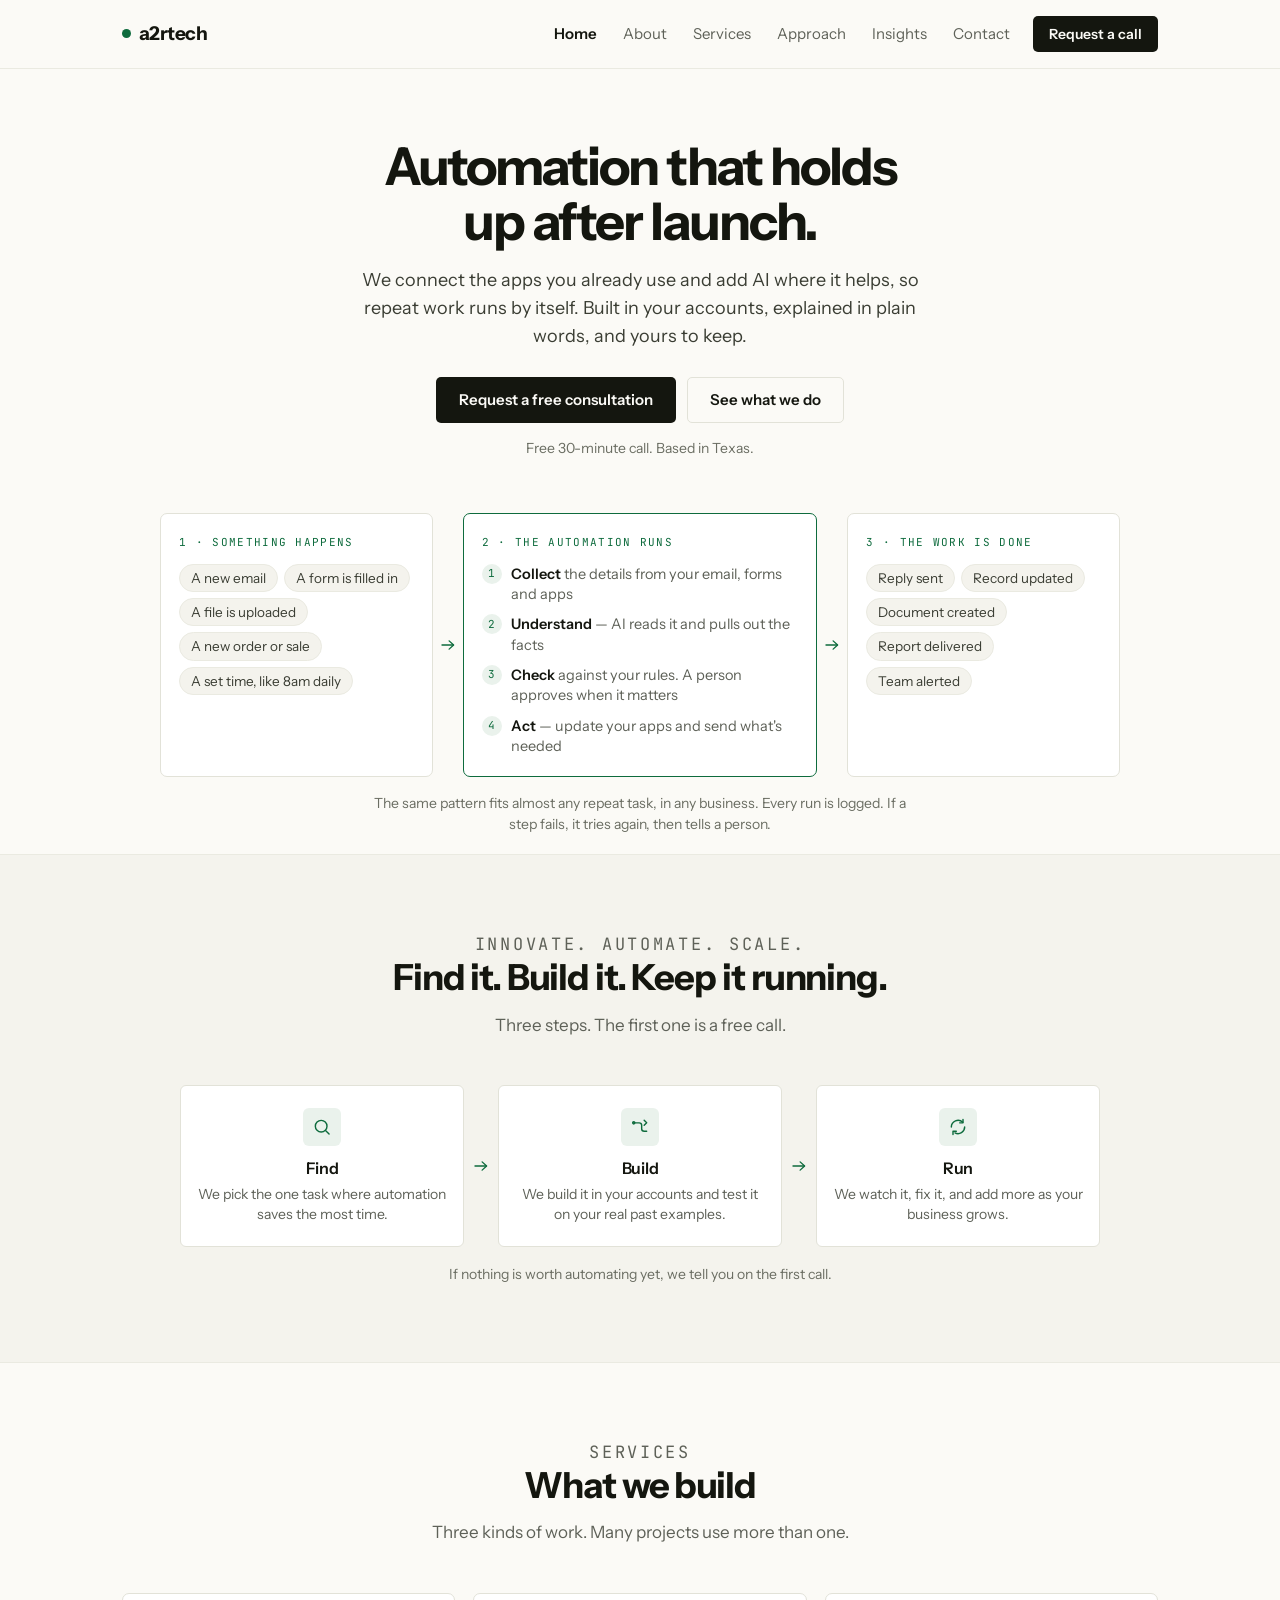
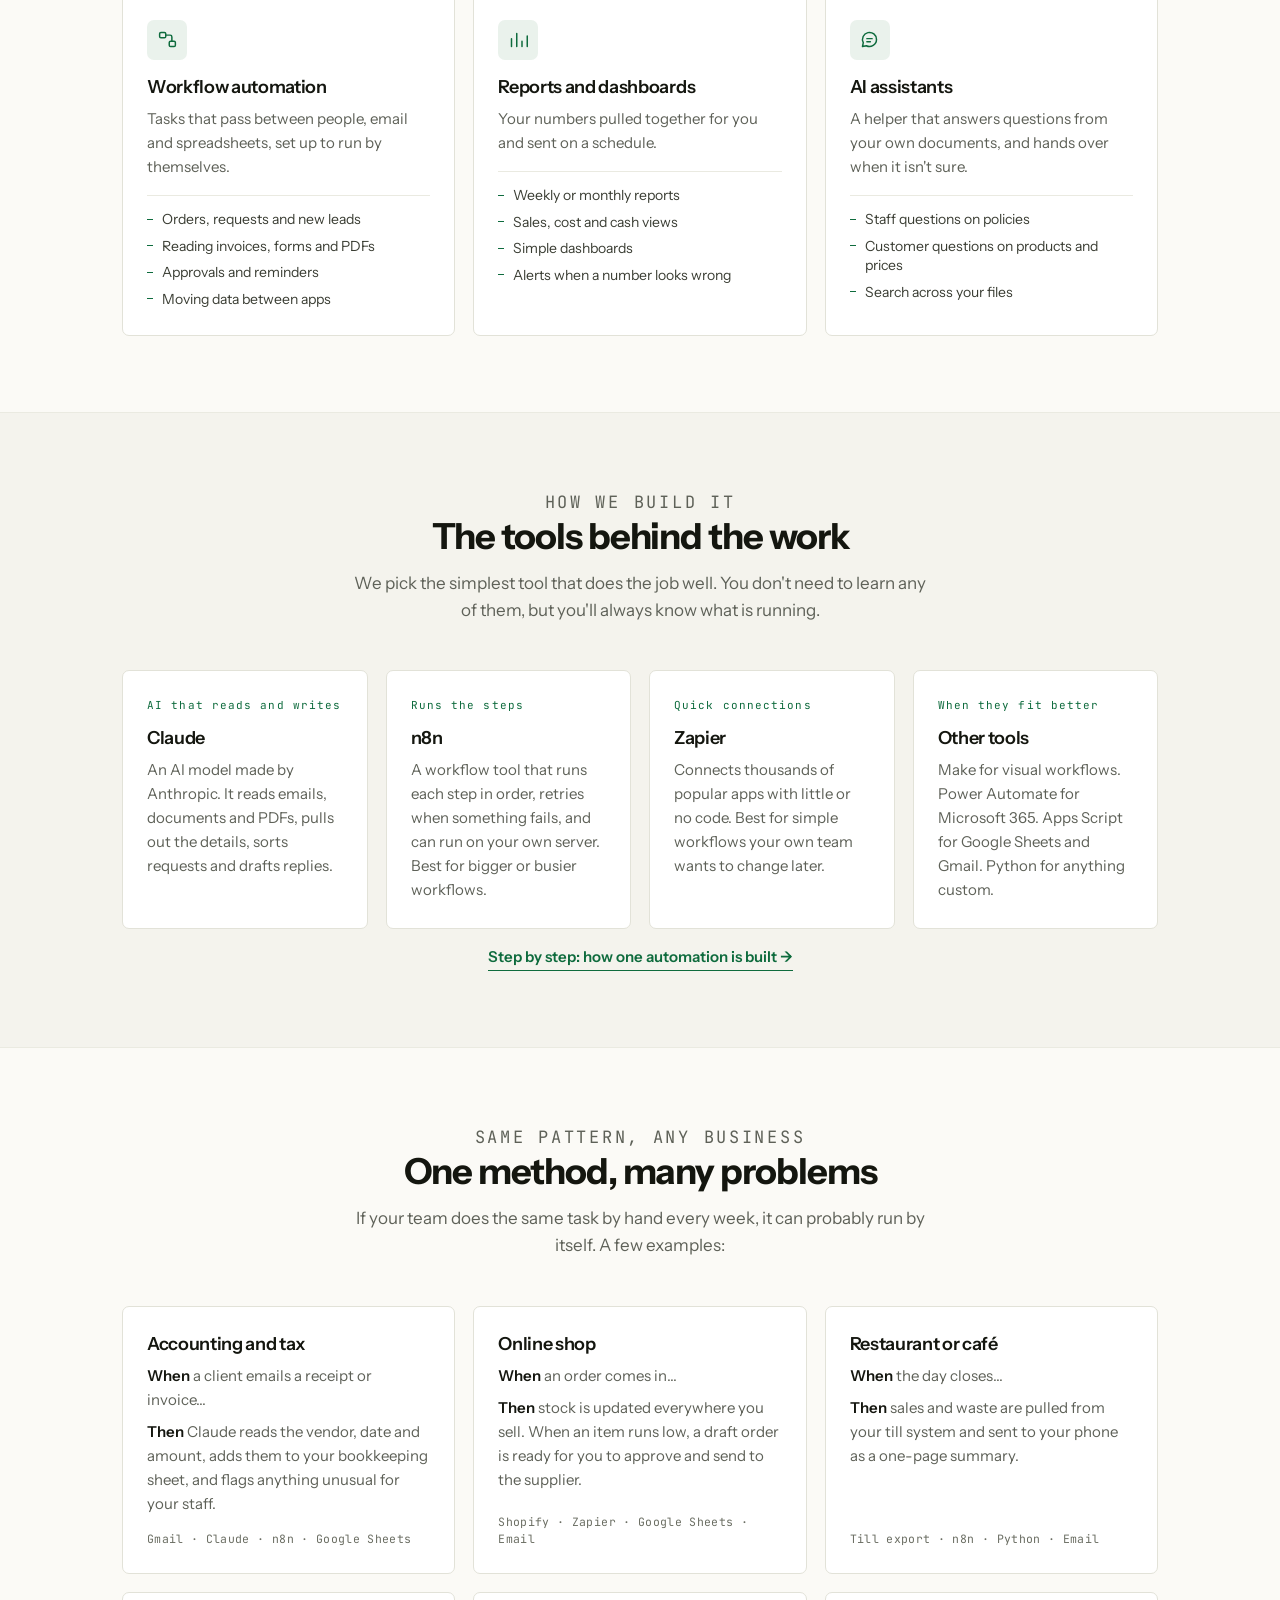
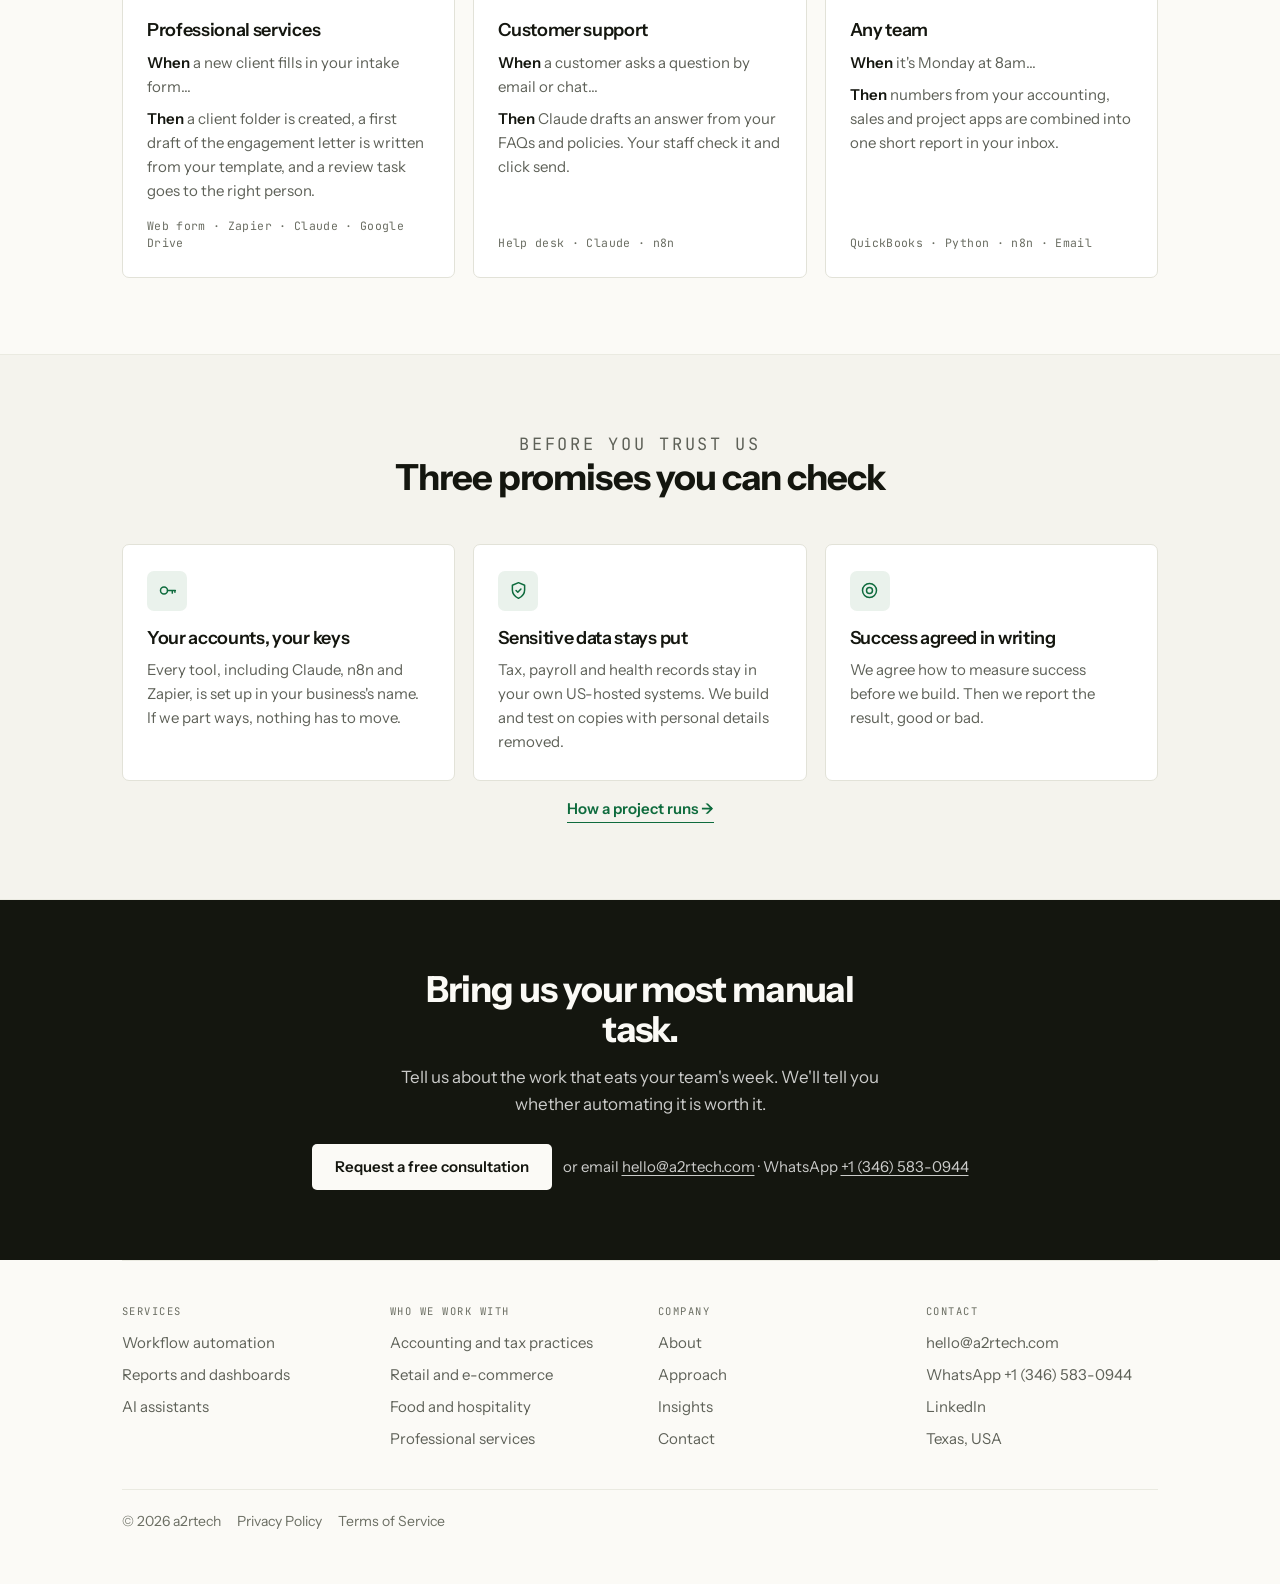
==== commit acc15416: "Simplify site copy, add generic flow and how-we-build section - Home: replace the Inquiry > Quote > " ====
--- a/index.html
+++ b/index.html
@@ -4,7 +4,7 @@
 <meta charset="utf-8">
 <meta name="viewport" content="width=device-width, initial-scale=1, viewport-fit=cover">
 <title>a2rtech &#8212; AI and automation studio</title>
-<meta name="description" content="a2rtech builds workflow automation, reporting and AI assistants for small firms. Everything runs in your own accounts, with documentation and a clean handover.">
+<meta name="description" content="a2rtech builds automations, reports and AI assistants for small businesses, using tools like Claude, n8n and Zapier. Built in your own accounts, documented, and yours to keep.">
 <link rel="preconnect" href="https://fonts.googleapis.com">
 <link rel="preconnect" href="https://fonts.gstatic.com" crossorigin>
 <link rel="stylesheet" href="https://fonts.googleapis.com/css2?family=Instrument+Sans:wght@400;500;600;700&family=JetBrains+Mono:wght@400;500&display=swap">
@@ -14,7 +14,7 @@
 <meta property="og:type" content="website">
 <meta property="og:site_name" content="a2rtech">
 <meta property="og:title" content="a2rtech &#8212; AI and automation studio">
-<meta property="og:description" content="a2rtech builds workflow automation, reporting and AI assistants for small firms. Everything runs in your own accounts, with documentation and a clean handover.">
+<meta property="og:description" content="a2rtech builds automations, reports and AI assistants for small businesses, using tools like Claude, n8n and Zapier. Built in your own accounts, documented, and yours to keep.">
 <meta property="og:url" content="https://a2rtech.com/">
 <meta property="og:image" content="https://a2rtech.com/og-image.png">
 <meta property="og:image:width" content="1200">
@@ -48,50 +48,48 @@
 <div class="shell">
   <header class="hero">
     <h1>Automation that holds up after launch.</h1>
-    <p class="sub">Workflow automation, reporting and AI assistants for small firms &#8212; built in your own accounts, documented, and yours to keep.</p>
+    <p class="sub">We connect the apps you already use and add AI where it helps, so repeat work runs by itself. Built in your accounts, explained in plain words, and yours to keep.</p>
     <div class="ctas">
       <a href="contact.html" class="btn btn-primary">Request a free consultation</a>
       <a href="services.html" class="btn btn-ghost">See what we do</a>
     </div>
     <p class="note">Free 30-minute call. Based in Texas.</p>
 
-    <figure class="herofig">
-        <svg viewBox="0 0 432 236" role="img" aria-label="The same four-step process shown twice. Today, each step waits for a person. With automation, the steps run on their own and a person still approves.">
-          <defs>
-            <marker id="a1" viewBox="0 0 10 10" refX="9" refY="5" markerWidth="7" markerHeight="7" orient="auto-start-reverse"><path d="M0,1 L9,5 L0,9 z" fill="currentColor"/></marker>
-            <marker id="a2" viewBox="0 0 10 10" refX="9" refY="5" markerWidth="7" markerHeight="7" orient="auto-start-reverse"><path d="M0,1 L9,5 L0,9 z" class="acc-fill"/></marker>
-          </defs>
-          <text x="4" y="11" font-family="JetBrains Mono, monospace" font-size="10.5" letter-spacing="1.6" fill="currentColor" opacity=".55">TODAY</text>
-          <rect x="4"   y="22" width="88" height="38" rx="5" fill="none" stroke="currentColor" stroke-opacity=".32"/>
-          <rect x="116" y="22" width="88" height="38" rx="5" fill="none" stroke="currentColor" stroke-opacity=".32"/>
-          <rect x="228" y="22" width="88" height="38" rx="5" fill="none" stroke="currentColor" stroke-opacity=".32"/>
-          <rect x="340" y="22" width="88" height="38" rx="5" fill="none" stroke="currentColor" stroke-opacity=".32"/>
-          <text x="48"  y="45.5" text-anchor="middle" font-family="Instrument Sans, sans-serif" font-size="13" fill="currentColor">Inquiry</text>
-          <text x="160" y="45.5" text-anchor="middle" font-family="Instrument Sans, sans-serif" font-size="13" fill="currentColor">Quote</text>
-          <text x="272" y="45.5" text-anchor="middle" font-family="Instrument Sans, sans-serif" font-size="13" fill="currentColor">Approval</text>
-          <text x="384" y="45.5" text-anchor="middle" font-family="Instrument Sans, sans-serif" font-size="13" fill="currentColor">Invoice</text>
-          <line x1="94"  y1="41" x2="112" y2="41" stroke="currentColor" stroke-opacity=".4" stroke-dasharray="3 3" marker-end="url(#a1)"/>
-          <line x1="206" y1="41" x2="224" y2="41" stroke="currentColor" stroke-opacity=".4" stroke-dasharray="3 3" marker-end="url(#a1)"/>
-          <line x1="318" y1="41" x2="336" y2="41" stroke="currentColor" stroke-opacity=".4" stroke-dasharray="3 3" marker-end="url(#a1)"/>
-          <text x="4" y="82" font-family="Instrument Sans, sans-serif" font-size="12.5" fill="currentColor" opacity=".58">Each step waits for someone to pick it up.</text>
-          <line x1="4" y1="102" x2="428" y2="102" stroke="currentColor" stroke-opacity=".12"/>
-          <text x="4" y="130" font-family="JetBrains Mono, monospace" font-size="10.5" letter-spacing="1.6" class="acc-fill">WITH AUTOMATION</text>
-          <rect x="4"   y="142" width="88" height="38" rx="5" fill="none" stroke="currentColor" stroke-opacity=".32"/>
-          <rect x="116" y="142" width="88" height="38" rx="5" fill="none" stroke="currentColor" stroke-opacity=".32"/>
-          <rect x="228" y="142" width="88" height="38" rx="5" fill="none" class="acc-stroke" stroke-width="2"/>
-          <rect x="340" y="142" width="88" height="38" rx="5" fill="none" stroke="currentColor" stroke-opacity=".32"/>
-          <text x="48"  y="165.5" text-anchor="middle" font-family="Instrument Sans, sans-serif" font-size="13" fill="currentColor">Inquiry</text>
-          <text x="160" y="165.5" text-anchor="middle" font-family="Instrument Sans, sans-serif" font-size="13" fill="currentColor">Quote</text>
-          <text x="272" y="165.5" text-anchor="middle" font-family="Instrument Sans, sans-serif" font-size="13" fill="currentColor">Approval</text>
-          <text x="384" y="165.5" text-anchor="middle" font-family="Instrument Sans, sans-serif" font-size="13" fill="currentColor">Invoice</text>
-          <line x1="94"  y1="161" x2="112" y2="161" class="acc-stroke" stroke-width="1.6" marker-end="url(#a2)"/>
-          <line x1="206" y1="161" x2="224" y2="161" class="acc-stroke" stroke-width="1.6" marker-end="url(#a2)"/>
-          <line x1="318" y1="161" x2="336" y2="161" class="acc-stroke" stroke-width="1.6" marker-end="url(#a2)"/>
-          <line x1="272" y1="180" x2="272" y2="196" class="acc-stroke" stroke-dasharray="2 3"/>
-          <text x="272" y="212" text-anchor="middle" font-family="Instrument Sans, sans-serif" font-size="12" class="acc-fill">a person still decides here</text>
-          <text x="4" y="232" font-family="Instrument Sans, sans-serif" font-size="12.5" fill="currentColor" opacity=".58">Everything else runs on its own.</text>
-        </svg>
-      <figcaption>The four steps stay the same. The waiting between them goes away, and the judgment call stays with a person.</figcaption>
+    <figure class="pipefig">
+      <div class="pipe">
+        <div class="pipe-col">
+          <p class="pipe-label">1 &#183; Something happens</p>
+          <ul class="chips">
+            <li>A new email</li>
+            <li>A form is filled in</li>
+            <li>A file is uploaded</li>
+            <li>A new order or sale</li>
+            <li>A set time, like 8am daily</li>
+          </ul>
+        </div>
+        <div class="pipe-arrow" aria-hidden="true"><svg viewBox="0 0 24 24"><path d="M4 12h15"/><path d="m13.5 6.5 6 5.5-6 5.5"/></svg></div>
+        <div class="pipe-col pipe-core">
+          <p class="pipe-label">2 &#183; The automation runs</p>
+          <ol class="pipe-steps">
+            <li><b>Collect</b> the details from your email, forms and apps</li>
+            <li><b>Understand</b> &#8212; AI reads it and pulls out the facts</li>
+            <li><b>Check</b> against your rules. A person approves when it matters</li>
+            <li><b>Act</b> &#8212; update your apps and send what's needed</li>
+          </ol>
+        </div>
+        <div class="pipe-arrow" aria-hidden="true"><svg viewBox="0 0 24 24"><path d="M4 12h15"/><path d="m13.5 6.5 6 5.5-6 5.5"/></svg></div>
+        <div class="pipe-col">
+          <p class="pipe-label">3 &#183; The work is done</p>
+          <ul class="chips">
+            <li>Reply sent</li>
+            <li>Record updated</li>
+            <li>Document created</li>
+            <li>Report delivered</li>
+            <li>Team alerted</li>
+          </ul>
+        </div>
+      </div>
+      <figcaption>The same pattern fits almost any repeat task, in any business. Every run is logged. If a step fails, it tries again, then tells a person.</figcaption>
     </figure>
   </header>
 </div>
@@ -100,30 +98,30 @@
   <div class="shell">
     <section>
       <div class="sechead">
-        <p class="kicker">How we work</p>
-        <h2>Find it, build it, keep it running</h2>
-        <p>Three steps. The first one is free, and it sometimes ends with us telling you not to bother.</p>
+        <p class="kicker">Innovate. Automate. Scale.</p>
+        <h2>Find it. Build it. Keep it running.</h2>
+        <p>Three steps. The first one is a free call.</p>
       </div>
       <div class="flow">
     <div class="flow-step">
       <span class="ico" aria-hidden="true"><svg viewBox="0 0 24 24"><path d="M11 4a7 7 0 1 0 0 14 7 7 0 0 0 0-14z"/><path d="m16.5 16.5 4 4"/></svg></span>
-      <h3>Innovate</h3>
-      <p>We find the one process where automation pays back first.</p>
+      <h3>Find</h3>
+      <p>We pick the one task where automation saves the most time.</p>
     </div>
     <div class="flow-arrow" aria-hidden="true"><svg viewBox="0 0 24 24"><path d="M4 12h15"/><path d="m13.5 6.5 6 5.5-6 5.5"/></svg></div>
     <div class="flow-step">
       <span class="ico" aria-hidden="true"><svg viewBox="0 0 24 24"><path d="M4 7h7a3 3 0 0 1 3 3v4a3 3 0 0 0 3 3h3"/><path d="m17 4 3 3-3 3"/><circle cx="4.5" cy="7" r="1.3"/></svg></span>
-      <h3>Automate</h3>
-      <p>We build it, connect it, and test it on your real cases.</p>
+      <h3>Build</h3>
+      <p>We build it in your accounts and test it on your real past examples.</p>
     </div>
     <div class="flow-arrow" aria-hidden="true"><svg viewBox="0 0 24 24"><path d="M4 12h15"/><path d="m13.5 6.5 6 5.5-6 5.5"/></svg></div>
     <div class="flow-step">
-      <span class="ico" aria-hidden="true"><svg viewBox="0 0 24 24"><path d="M4 12a8 8 0 0 1 13.7-5.6"/><path d="M20 12a8 8 0 0 1-13.7 5.6"/><path d="M18 3v4h-4"/><path d="M6 21v-4h4"/></svg></span>
-      <h3>Scale</h3>
-      <p>We monitor it and extend it as the business grows.</p>
-    </div>
-  </div>
-      <p class="flow-note">If nothing is worth automating yet, we say so on the first call.</p>
+      <span class="ico" aria-hidden="true"><svg viewBox="0 0 24 24"><path d="M4 12a8 8 0 0 1 13.7-5.6"/><path d="M20 12a8 8 0 0 1-11.6 7.1"/><path d="M18 3v4h-4"/><path d="M6 21v-4h4"/></svg></span>
+      <h3>Run</h3>
+      <p>We watch it, fix it, and add more as your business grows.</p>
+    </div>
+  </div>
+      <p class="flow-note">If nothing is worth automating yet, we tell you on the first call.</p>
     </section>
   </div>
 </div>
@@ -133,39 +131,39 @@
     <div class="sechead">
       <p class="kicker">Services</p>
       <h2>What we build</h2>
-      <p>Three kinds of work, each starting from how your business runs today.</p>
+      <p>Three kinds of work. Many projects use more than one.</p>
     </div>
     <div class="grid g3">
       <a class="card" href="services.html#automation">
         <span class="ico" aria-hidden="true"><svg viewBox="0 0 24 24"><rect x="3" y="4" width="7" height="6" rx="1.5"/><rect x="14" y="14" width="7" height="6" rx="1.5"/><path d="M10 7h5a2 2 0 0 1 2 2v5"/></svg></span>
         <h3>Workflow automation</h3>
-        <p>Manual handoffs rebuilt as monitored processes that run without anyone chasing them.</p>
+        <p>Tasks that pass between people, email and spreadsheets, set up to run by themselves.</p>
         <ul class="ticks">
-          <li>Order and inquiry handling</li>
-          <li>Document processing</li>
-          <li>Approval routing</li>
-          <li>Scheduled reports</li>
+          <li>Orders, requests and new leads</li>
+          <li>Reading invoices, forms and PDFs</li>
+          <li>Approvals and reminders</li>
+          <li>Moving data between apps</li>
         </ul>
       </a>
       <a class="card" href="services.html#data">
         <span class="ico" aria-hidden="true"><svg viewBox="0 0 24 24"><path d="M4 20V11M10 20V5M16 20v-6M22 20V8"/></svg></span>
-        <h3>Data and reporting</h3>
-        <p>Your records turned into the few numbers that actually settle a decision.</p>
+        <h3>Reports and dashboards</h3>
+        <p>Your numbers pulled together for you and sent on a schedule.</p>
         <ul class="ticks">
-          <li>Management reporting</li>
-          <li>Cost and transaction analysis</li>
-          <li>Dashboards</li>
-          <li>Forecasting inputs</li>
+          <li>Weekly or monthly reports</li>
+          <li>Sales, cost and cash views</li>
+          <li>Simple dashboards</li>
+          <li>Alerts when a number looks wrong</li>
         </ul>
       </a>
       <a class="card" href="services.html#assistants">
         <span class="ico" aria-hidden="true"><svg viewBox="0 0 24 24"><path d="M20 12a8 8 0 0 1-11.6 7.1L4 20l.9-4.4A8 8 0 1 1 20 12z"/><path d="M9 11h6M9 14.5h4"/></svg></span>
         <h3>AI assistants</h3>
-        <p>Answers drawn from your own documents, so nobody answers the same question twice a day.</p>
+        <p>A helper that answers questions from your own documents, and hands over when it isn't sure.</p>
         <ul class="ticks">
-          <li>Policy and process questions</li>
-          <li>Product and pricing</li>
-          <li>Internal knowledge search</li>
+          <li>Staff questions on policies</li>
+          <li>Customer questions on products and prices</li>
+          <li>Search across your files</li>
         </ul>
       </a>
     </div>
@@ -176,16 +174,33 @@
   <div class="shell">
     <section>
       <div class="sechead">
-        <p class="kicker">Who it's for</p>
-        <h2>Small firms where the same work repeats</h2>
-        <p>If your team does it every week by hand, it's worth a look.</p>
-      </div>
-      <div class="facts f4">
-        <div class="fact"><h3>Accounting and tax</h3><p>Document chasing and data entry, checked by your own staff.</p></div>
-        <div class="fact"><h3>Retail and e-commerce</h3><p>Orders, stock and supplier numbers in one daily view.</p></div>
-        <div class="fact"><h3>Food and hospitality</h3><p>Order intake, supplier ordering, takings that work on a phone.</p></div>
-        <div class="fact"><h3>Professional services</h3><p>Client intake, document assembly, the same questions daily.</p></div>
-      </div>
+        <p class="kicker">How we build it</p>
+        <h2>The tools behind the work</h2>
+        <p>We pick the simplest tool that does the job well. You don't need to learn any of them, but you'll always know what is running.</p>
+      </div>
+      <div class="grid g4">
+        <div class="card">
+          <span class="n">AI that reads and writes</span>
+          <h3>Claude</h3>
+          <p>An AI model made by Anthropic. It reads emails, documents and PDFs, pulls out the details, sorts requests and drafts replies.</p>
+        </div>
+        <div class="card">
+          <span class="n">Runs the steps</span>
+          <h3>n8n</h3>
+          <p>A workflow tool that runs each step in order, retries when something fails, and can run on your own server. Best for bigger or busier workflows.</p>
+        </div>
+        <div class="card">
+          <span class="n">Quick connections</span>
+          <h3>Zapier</h3>
+          <p>Connects thousands of popular apps with little or no code. Best for simple workflows your own team wants to change later.</p>
+        </div>
+        <div class="card">
+          <span class="n">When they fit better</span>
+          <h3>Other tools</h3>
+          <p>Make for visual workflows. Power Automate for Microsoft 365. Apps Script for Google Sheets and Gmail. Python for anything custom.</p>
+        </div>
+      </div>
+      <p class="flow-note"><a href="services.html#tools" class="inline-link">Step by step: how one automation is built &#8594;</a></p>
     </section>
   </div>
 </div>
@@ -193,35 +208,85 @@
 <div class="shell">
   <section>
     <div class="sechead">
-      <p class="kicker">Before you trust us with anything</p>
-      <h2>Three things you can check on the first call</h2>
+      <p class="kicker">Same pattern, any business</p>
+      <h2>One method, many problems</h2>
+      <p>If your team does the same task by hand every week, it can probably run by itself. A few examples:</p>
     </div>
     <div class="grid g3">
-      <div class="card">
-        <span class="ico" aria-hidden="true"><svg viewBox="0 0 24 24"><circle cx="8" cy="12" r="4"/><path d="M12 12h9M17.5 12v3M20.5 12v2"/></svg></span>
-        <h3>Your accounts, your data</h3>
-        <p>Every account and key is in your business's name from day one. Leave tomorrow and nothing needs to move.</p>
-      </div>
-      <div class="card">
-        <span class="ico" aria-hidden="true"><svg viewBox="0 0 24 24"><path d="M12 3 5 6v5.5c0 4.2 2.9 7.6 7 9.5 4.1-1.9 7-5.3 7-9.5V6z"/><path d="m9.2 12 2 2 3.6-3.8"/></svg></span>
-        <h3>Sensitive records stay put</h3>
-        <p>Tax, payroll and health data stays in your own US-hosted systems. We build and test on redacted copies.</p>
-      </div>
-      <div class="card">
-        <span class="ico" aria-hidden="true"><svg viewBox="0 0 24 24"><circle cx="12" cy="12" r="8"/><circle cx="12" cy="12" r="3.4"/></svg></span>
-        <h3>Success agreed in writing</h3>
-        <p>We agree how it will be measured before we build, then report against it &#8212; including when it falls short.</p>
-      </div>
-    </div>
-    <p class="flow-note"><a href="approach.html" class="inline-link">How we run an engagement &#8594;</a></p>
+      <div class="card ex">
+        <h3>Accounting and tax</h3>
+        <p><b>When</b> a client emails a receipt or invoice&#8230;</p>
+        <p><b>Then</b> Claude reads the vendor, date and amount, adds them to your bookkeeping sheet, and flags anything unusual for your staff.</p>
+        <p class="uses">Gmail &#183; Claude &#183; n8n &#183; Google Sheets</p>
+      </div>
+      <div class="card ex">
+        <h3>Online shop</h3>
+        <p><b>When</b> an order comes in&#8230;</p>
+        <p><b>Then</b> stock is updated everywhere you sell. When an item runs low, a draft order is ready for you to approve and send to the supplier.</p>
+        <p class="uses">Shopify &#183; Zapier &#183; Google Sheets &#183; Email</p>
+      </div>
+      <div class="card ex">
+        <h3>Restaurant or caf&#233;</h3>
+        <p><b>When</b> the day closes&#8230;</p>
+        <p><b>Then</b> sales and waste are pulled from your till system and sent to your phone as a one-page summary.</p>
+        <p class="uses">Till export &#183; n8n &#183; Python &#183; Email</p>
+      </div>
+      <div class="card ex">
+        <h3>Professional services</h3>
+        <p><b>When</b> a new client fills in your intake form&#8230;</p>
+        <p><b>Then</b> a client folder is created, a first draft of the engagement letter is written from your template, and a review task goes to the right person.</p>
+        <p class="uses">Web form &#183; Zapier &#183; Claude &#183; Google Drive</p>
+      </div>
+      <div class="card ex">
+        <h3>Customer support</h3>
+        <p><b>When</b> a customer asks a question by email or chat&#8230;</p>
+        <p><b>Then</b> Claude drafts an answer from your FAQs and policies. Your staff check it and click send.</p>
+        <p class="uses">Help desk &#183; Claude &#183; n8n</p>
+      </div>
+      <div class="card ex">
+        <h3>Any team</h3>
+        <p><b>When</b> it's Monday at 8am&#8230;</p>
+        <p><b>Then</b> numbers from your accounting, sales and project apps are combined into one short report in your inbox.</p>
+        <p class="uses">QuickBooks &#183; Python &#183; n8n &#183; Email</p>
+      </div>
+    </div>
   </section>
 </div>
 
+<div class="tinted">
+  <div class="shell">
+    <section>
+      <div class="sechead">
+        <p class="kicker">Before you trust us</p>
+        <h2>Three promises you can check</h2>
+      </div>
+      <div class="grid g3">
+        <div class="card">
+          <span class="ico" aria-hidden="true"><svg viewBox="0 0 24 24"><circle cx="8" cy="12" r="4"/><path d="M12 12h9M17.5 12v3M20.5 12v2"/></svg></span>
+          <h3>Your accounts, your keys</h3>
+          <p>Every tool, including Claude, n8n and Zapier, is set up in your business's name. If we part ways, nothing has to move.</p>
+        </div>
+        <div class="card">
+          <span class="ico" aria-hidden="true"><svg viewBox="0 0 24 24"><path d="M12 3 5 6v5.5c0 4.2 2.9 7.6 7 9.5 4.1-1.9 7-5.3 7-9.5V6z"/><path d="m9.2 12 2 2 3.6-3.8"/></svg></span>
+          <h3>Sensitive data stays put</h3>
+          <p>Tax, payroll and health records stay in your own US-hosted systems. We build and test on copies with personal details removed.</p>
+        </div>
+        <div class="card">
+          <span class="ico" aria-hidden="true"><svg viewBox="0 0 24 24"><circle cx="12" cy="12" r="8"/><circle cx="12" cy="12" r="3.4"/></svg></span>
+          <h3>Success agreed in writing</h3>
+          <p>We agree how to measure success before we build. Then we report the result, good or bad.</p>
+        </div>
+      </div>
+      <p class="flow-note"><a href="approach.html" class="inline-link">How a project runs &#8594;</a></p>
+    </section>
+  </div>
+</div>
+
 <div class="band">
   <div class="shell">
     <div class="cta-inner">
-      <h2>Bring us your most manual process.</h2>
-      <p>Tell us about the work that eats your team's week. We'll map it with you and tell you whether automating it pays back.</p>
+      <h2>Bring us your most manual task.</h2>
+      <p>Tell us about the work that eats your team's week. We'll tell you whether automating it is worth it.</p>
       <div class="ctas">
         <a href="contact.html" class="btn btn-invert">Request a free consultation</a>
         <span class="alt-mail">or email <a href="mailto:hello@a2rtech.com">hello@a2rtech.com</a> · WhatsApp <a href="https://wa.me/13465830944">+1 (346) 583-0944</a></span>
@@ -239,7 +304,7 @@
         <h3>Services</h3>
         <ul>
           <li><a href="services.html#automation">Workflow automation</a></li>
-          <li><a href="services.html#data">Data and reporting</a></li>
+          <li><a href="services.html#data">Reports and dashboards</a></li>
           <li><a href="services.html#assistants">AI assistants</a></li>
         </ul>
       </div>
--- a/styles.css
+++ b/styles.css
@@ -454,3 +454,47 @@
   html{scroll-behavior:auto;}
   *{transition:none!important;animation:none!important;}
 }
+
+/* ---------------- generic pipeline (home hero) ---------------- */
+.pipefig{margin:54px auto 0;max-width:960px;}
+.pipe{
+  display:grid;grid-template-columns:1fr 30px 1.3fr 30px 1fr;align-items:stretch;
+  text-align:left;
+}
+.pipe-col{background:var(--panel);border:1px solid var(--line);border-radius:7px;padding:20px 18px;}
+.pipe-core{border-color:var(--accent);}
+.pipe-label{
+  font-family:"JetBrains Mono",ui-monospace,monospace;font-size:11px;letter-spacing:.12em;
+  text-transform:uppercase;color:var(--accent);margin:0 0 12px;
+}
+.chips{list-style:none;margin:0;padding:0;display:flex;flex-wrap:wrap;gap:6px;}
+.chips li{
+  font-size:13.5px;color:var(--ink-soft);background:var(--surface);border:1px solid var(--hair);
+  border-radius:20px;padding:4px 11px;line-height:1.35;
+}
+.pipe-steps{list-style:none;margin:0;padding:0;display:grid;gap:10px;counter-reset:pstep;}
+.pipe-steps li{
+  counter-increment:pstep;font-size:14.5px;color:var(--muted);line-height:1.4;
+  padding-left:29px;position:relative;
+}
+.pipe-steps li::before{
+  content:counter(pstep);position:absolute;left:0;top:0;width:20px;height:20px;border-radius:50%;
+  display:grid;place-items:center;background:var(--accent-wash);color:var(--accent);
+  font-family:"JetBrains Mono",monospace;font-size:11px;
+}
+.pipe-steps b{color:var(--ink);font-weight:600;}
+.pipe-arrow{display:grid;place-items:center;color:var(--accent);}
+.pipe-arrow svg{color:var(--accent);width:18px;height:18px;stroke:currentColor;fill:none;stroke-width:1.8;stroke-linecap:round;stroke-linejoin:round;}
+.pipefig figcaption{margin:16px auto 0;max-width:62ch;font-size:14px;color:var(--faint);line-height:1.45;text-align:center;}
+@media (max-width:820px){
+  .pipe{grid-template-columns:1fr;max-width:460px;margin-inline:auto;}
+  .pipe-arrow{height:30px;transform:rotate(90deg);}
+}
+
+/* ---------------- example cards (same pattern, any business) ---------------- */
+.ex p + p{margin-top:8px;}
+.ex p b{color:var(--ink);font-weight:600;}
+.card .uses{
+  margin-top:auto;padding-top:14px;font-family:"JetBrains Mono",monospace;
+  font-size:11.5px;letter-spacing:.03em;color:var(--faint);line-height:1.5;
+}
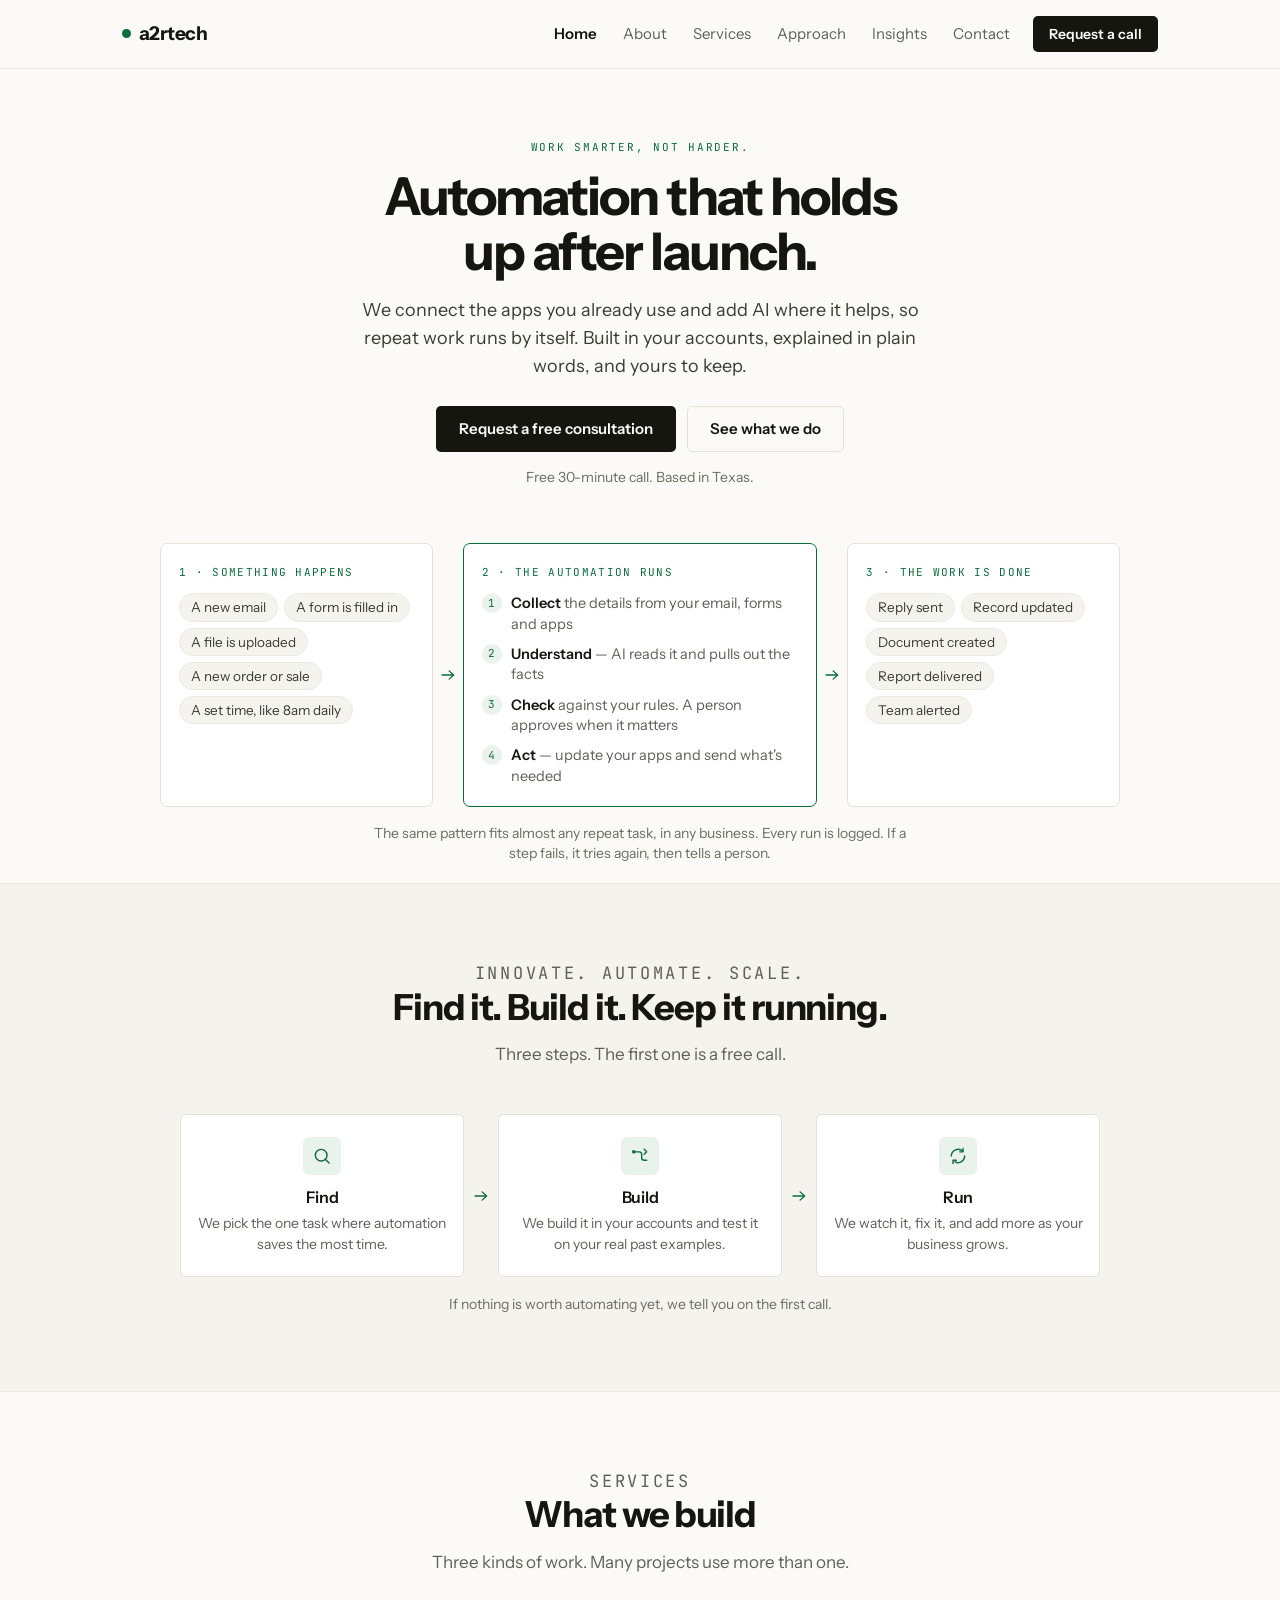
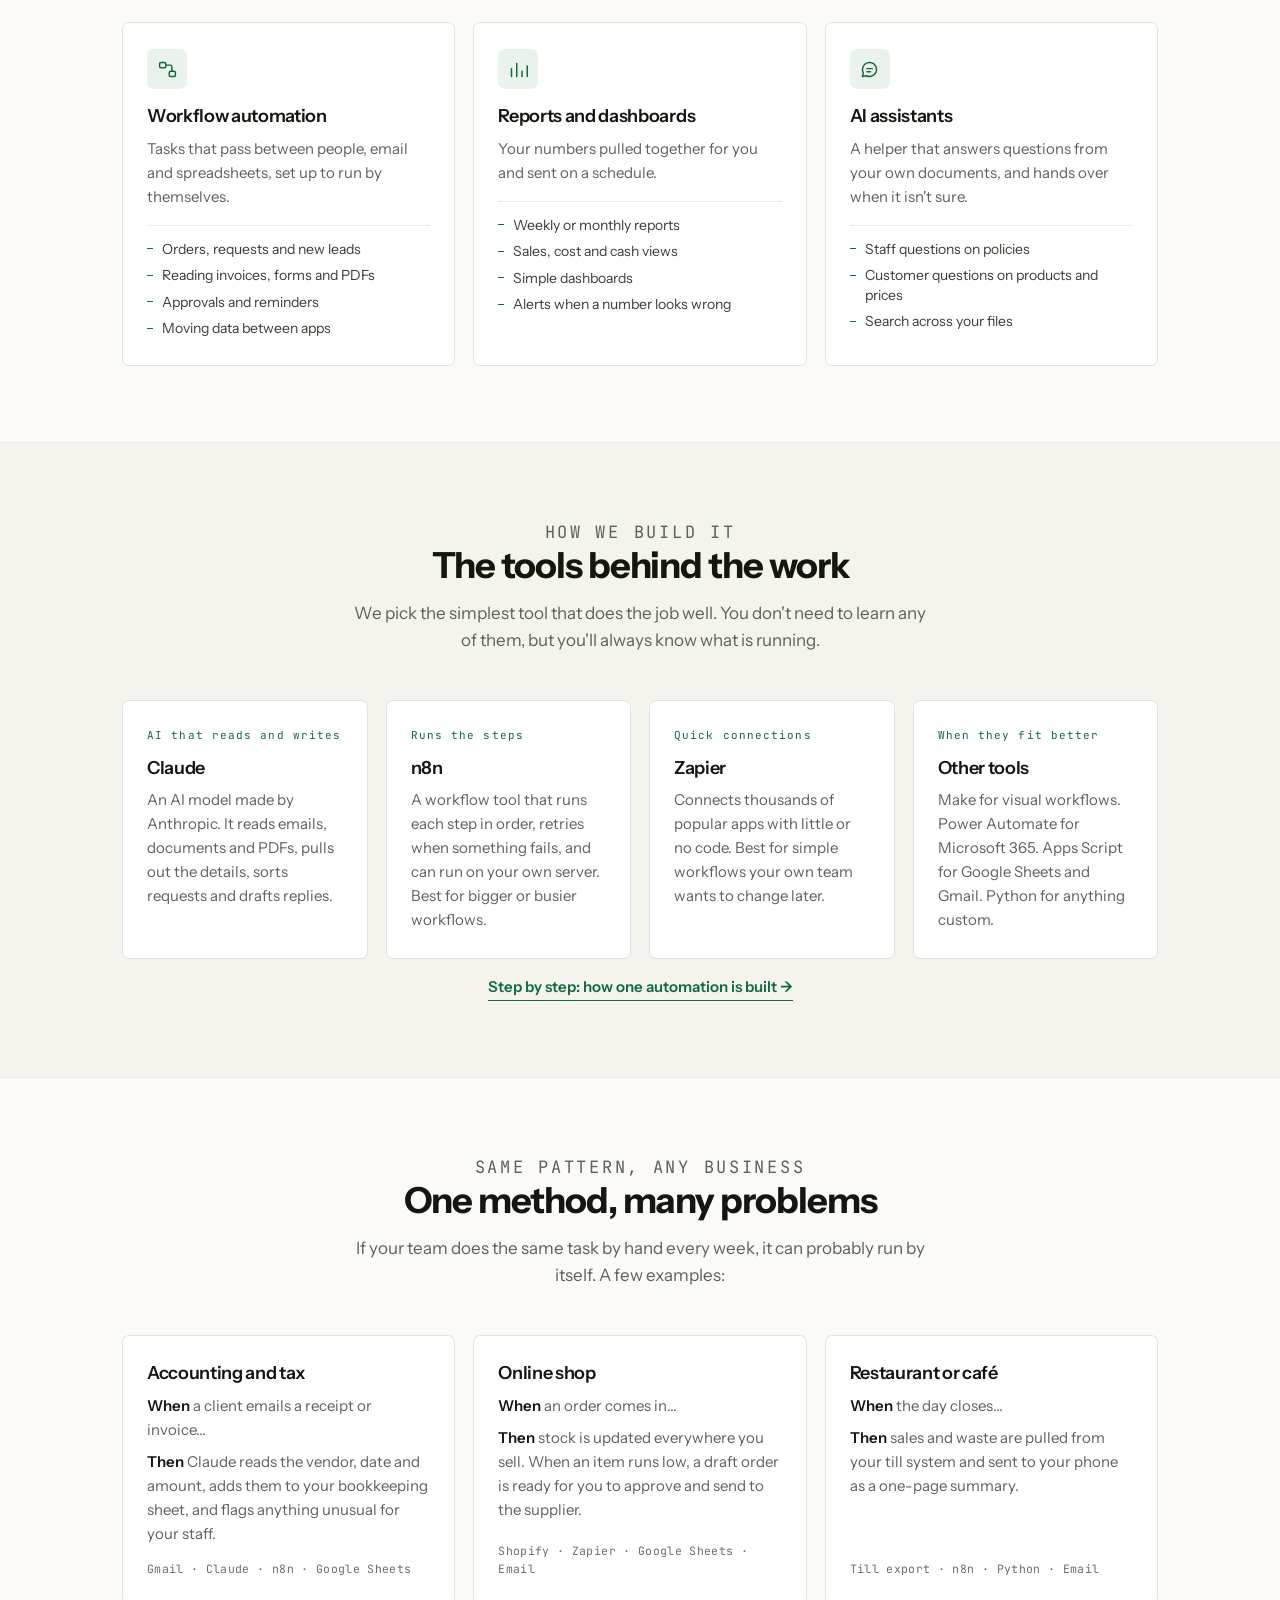
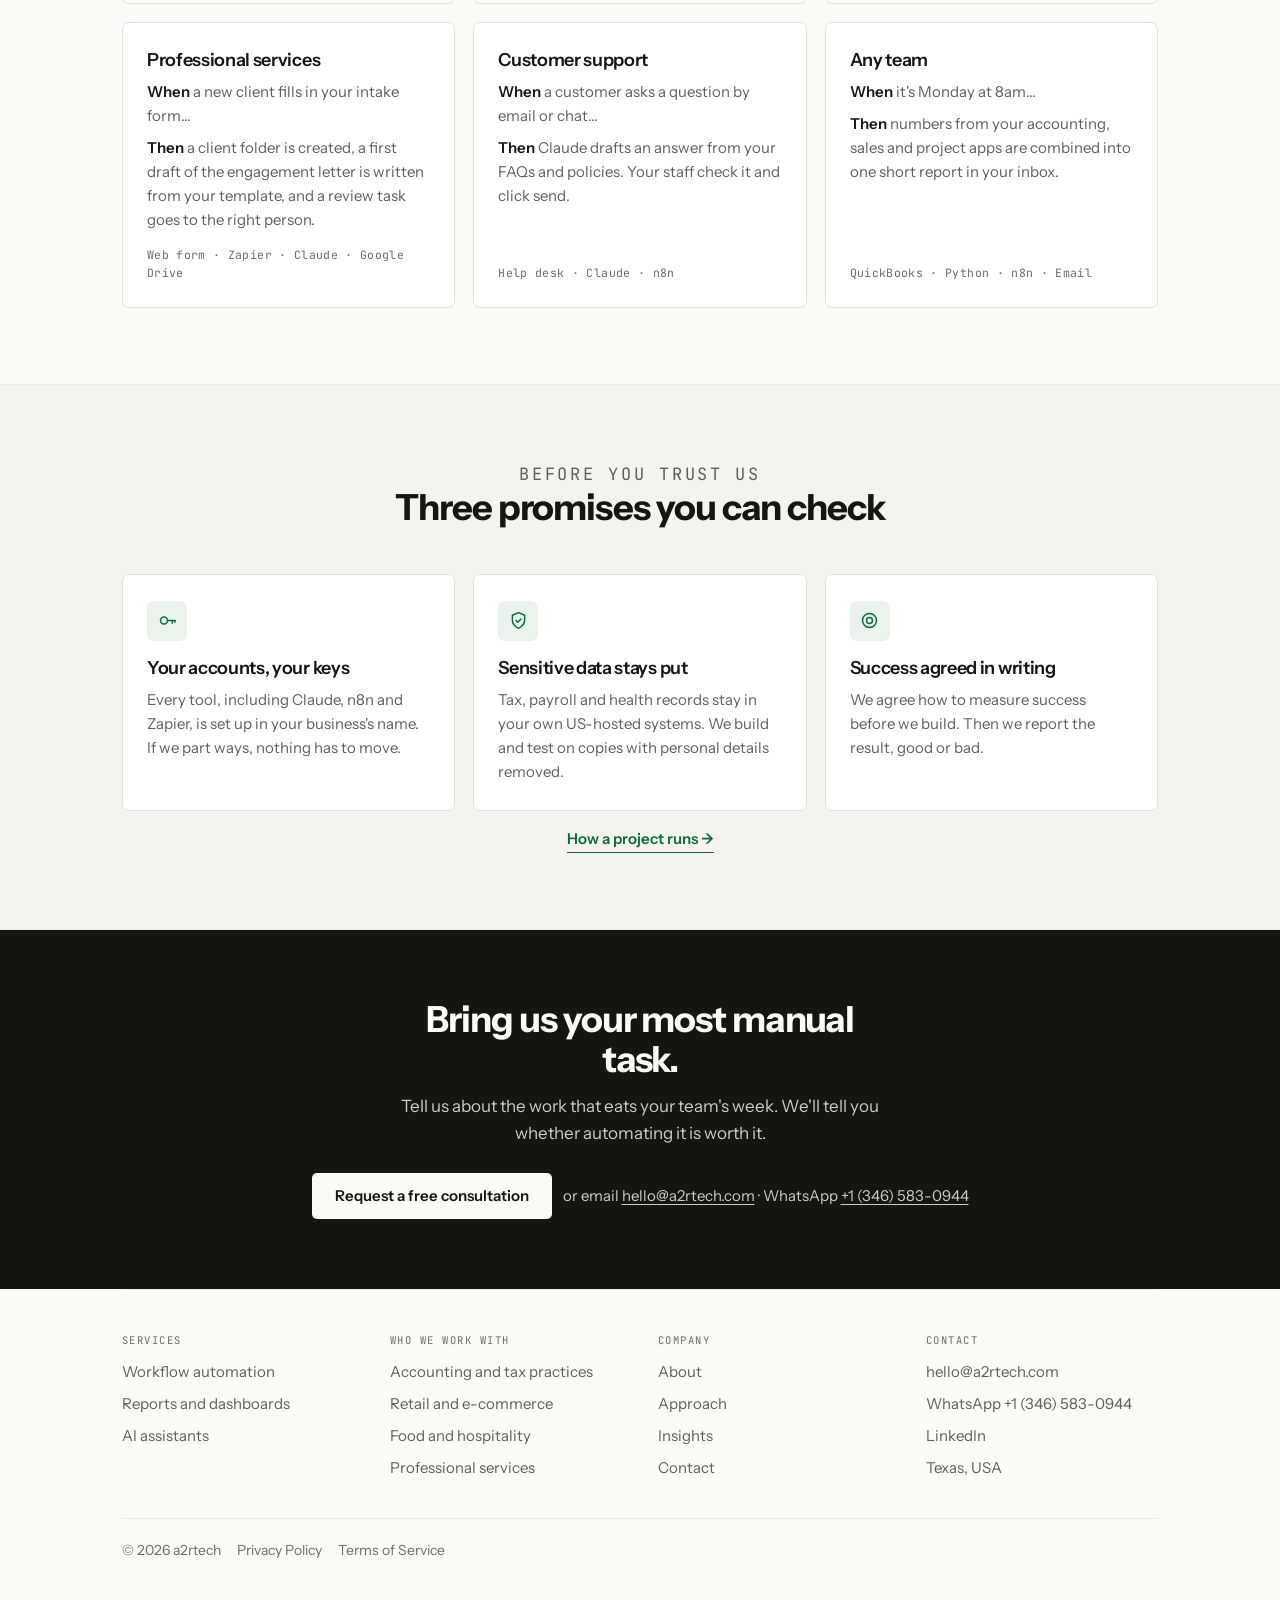
==== commit 75b124b5: "Add "Work smarter, not harder." tagline above home headline Co-Authored-By: Claude Sonnet 5.5 <norep" ====
--- a/index.html
+++ b/index.html
@@ -47,6 +47,7 @@
 
 <div class="shell">
   <header class="hero">
+    <p class="kicker">Work smarter, not harder.</p>
     <h1>Automation that holds up after launch.</h1>
     <p class="sub">We connect the apps you already use and add AI where it helps, so repeat work runs by itself. Built in your accounts, explained in plain words, and yours to keep.</p>
     <div class="ctas">
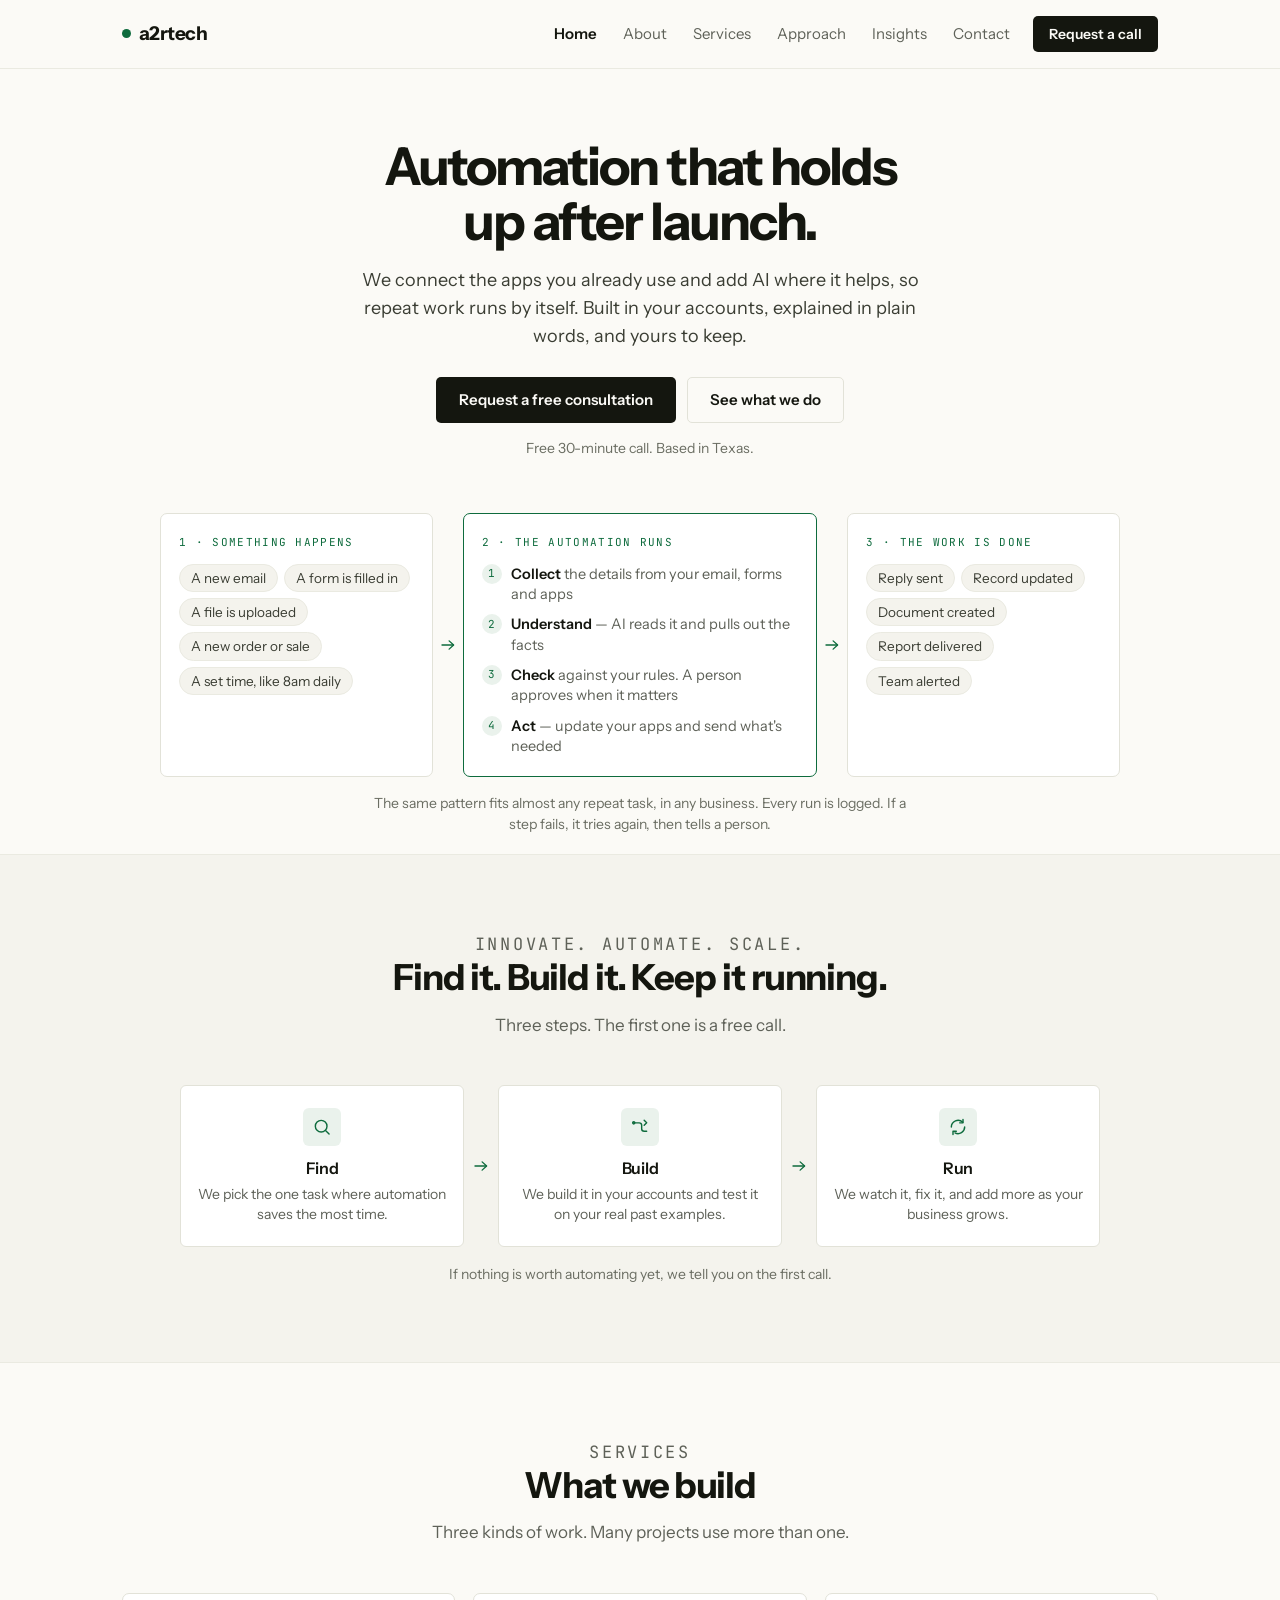
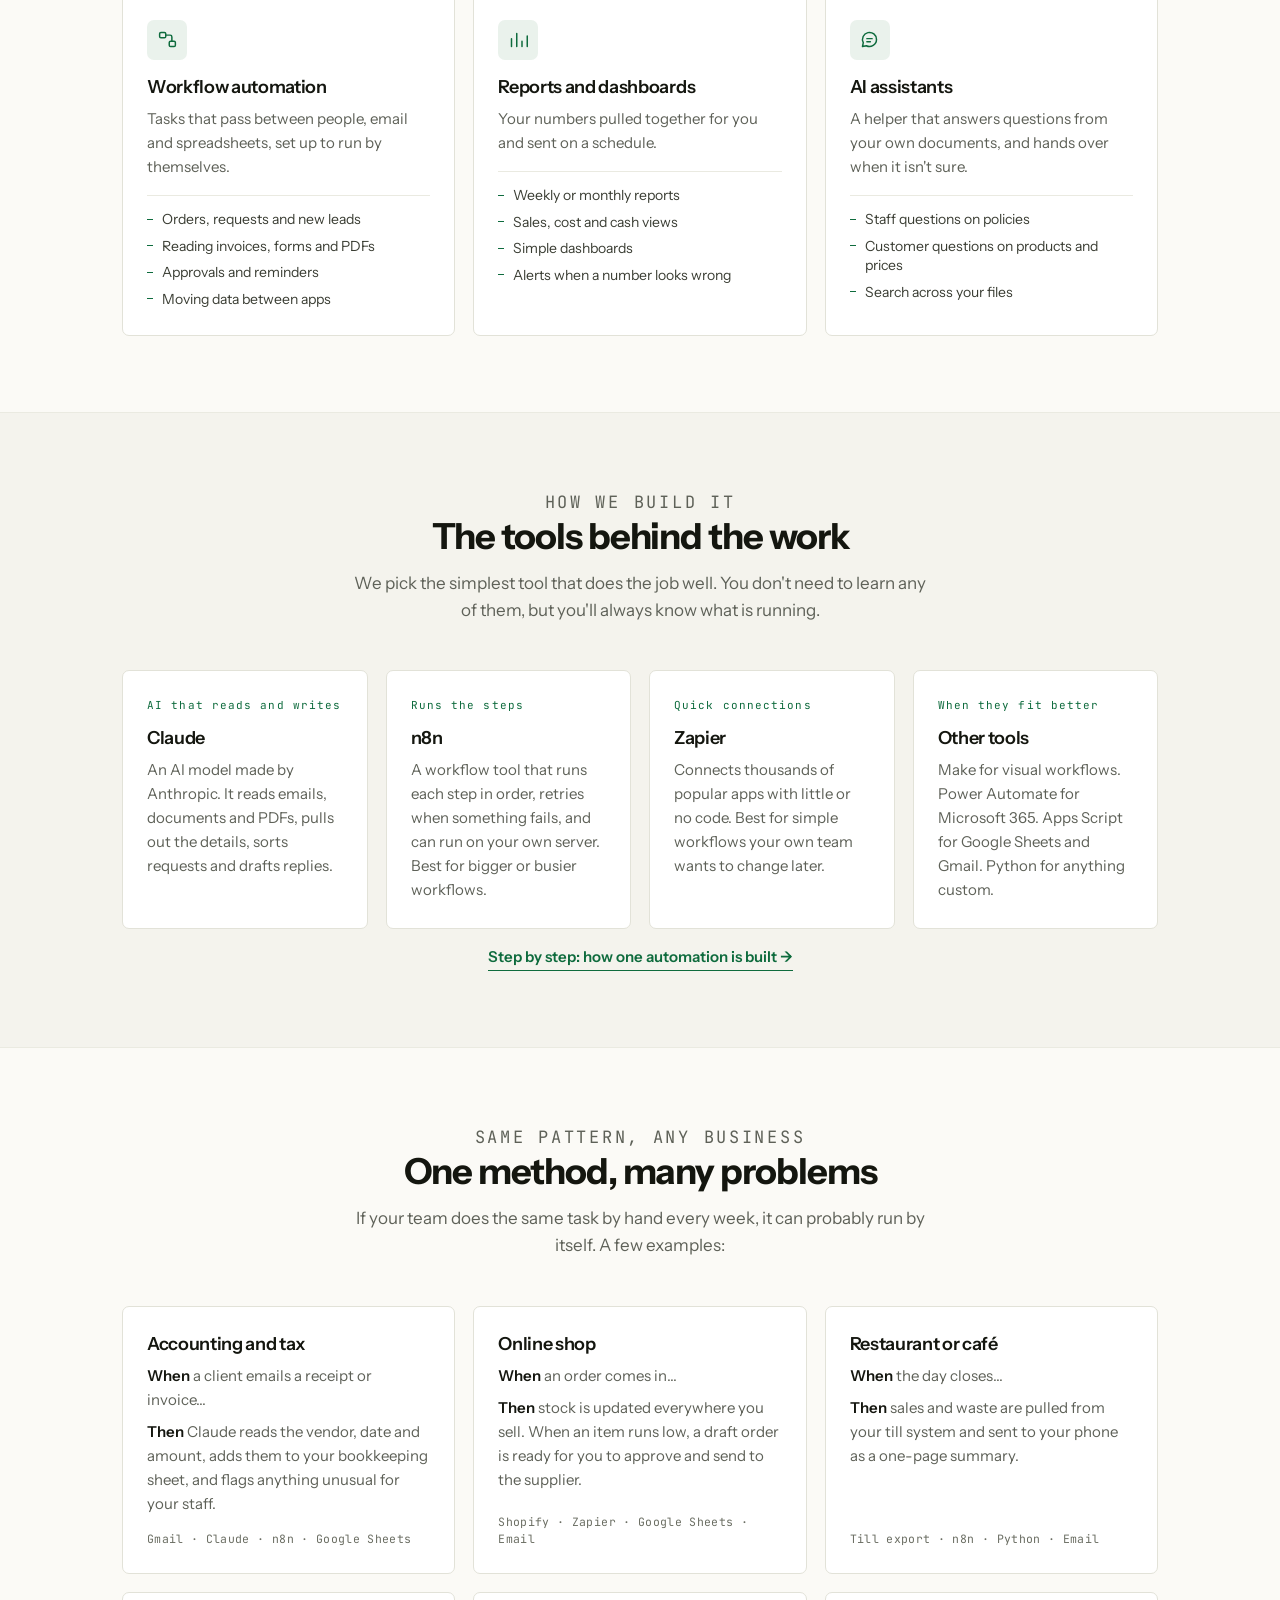
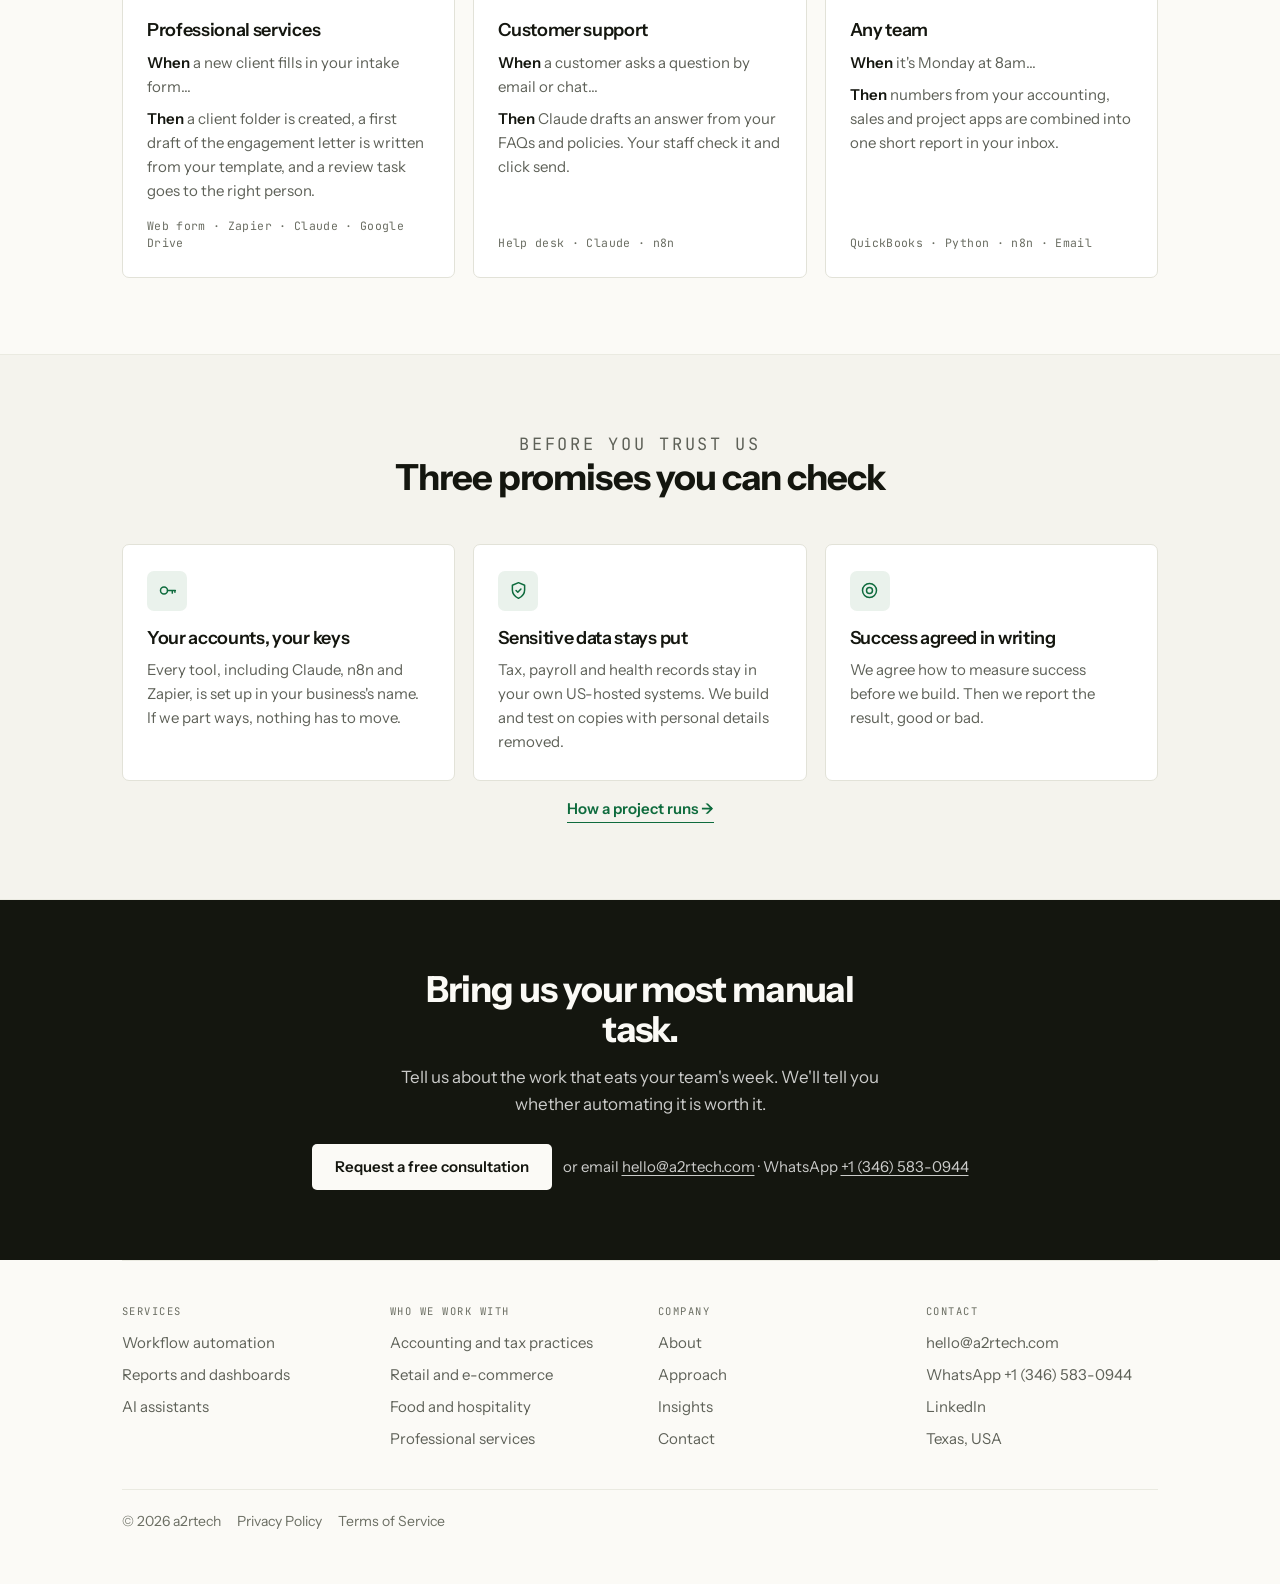
==== commit df686339: "Remove "Work smarter, not harder." tagline from home hero Co-Authored-By: Claude Sonnet 5.5 <noreply" ====
--- a/index.html
+++ b/index.html
@@ -47,7 +47,6 @@
 
 <div class="shell">
   <header class="hero">
-    <p class="kicker">Work smarter, not harder.</p>
     <h1>Automation that holds up after launch.</h1>
     <p class="sub">We connect the apps you already use and add AI where it helps, so repeat work runs by itself. Built in your accounts, explained in plain words, and yours to keep.</p>
     <div class="ctas">
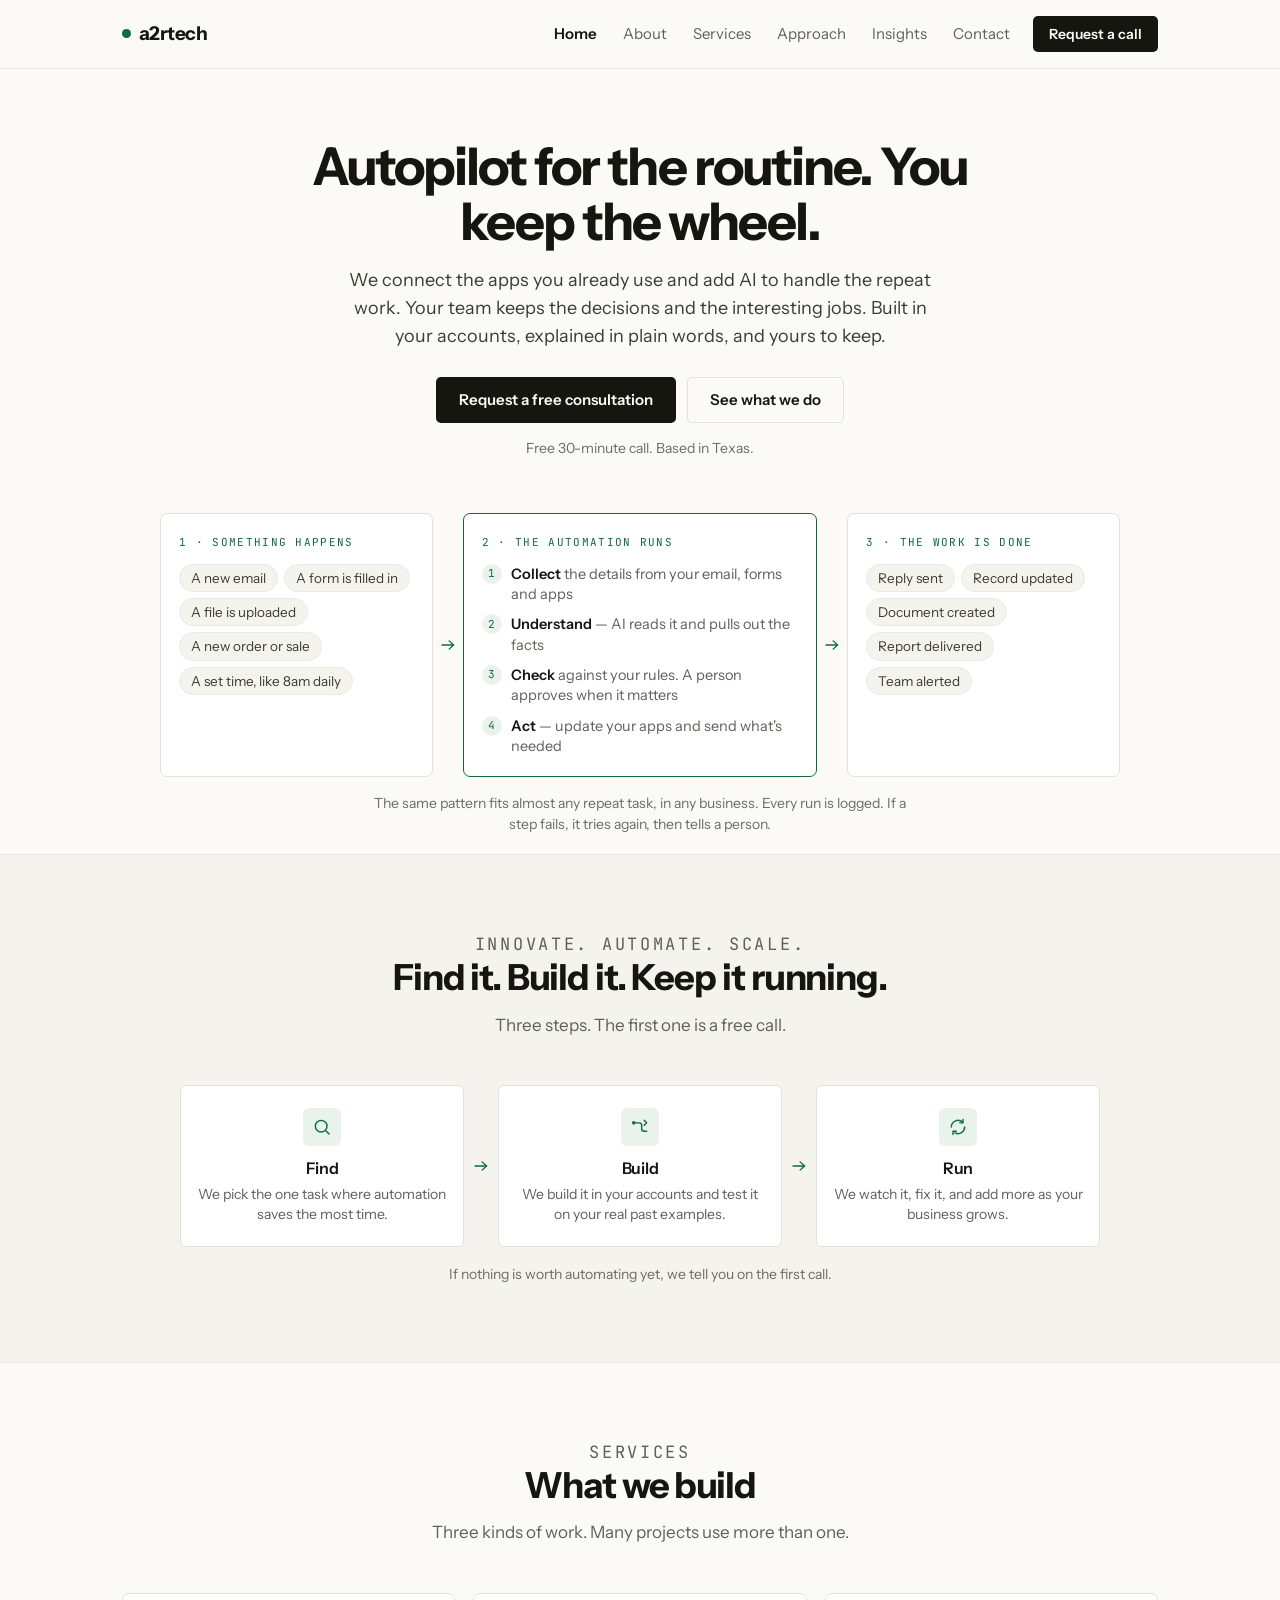
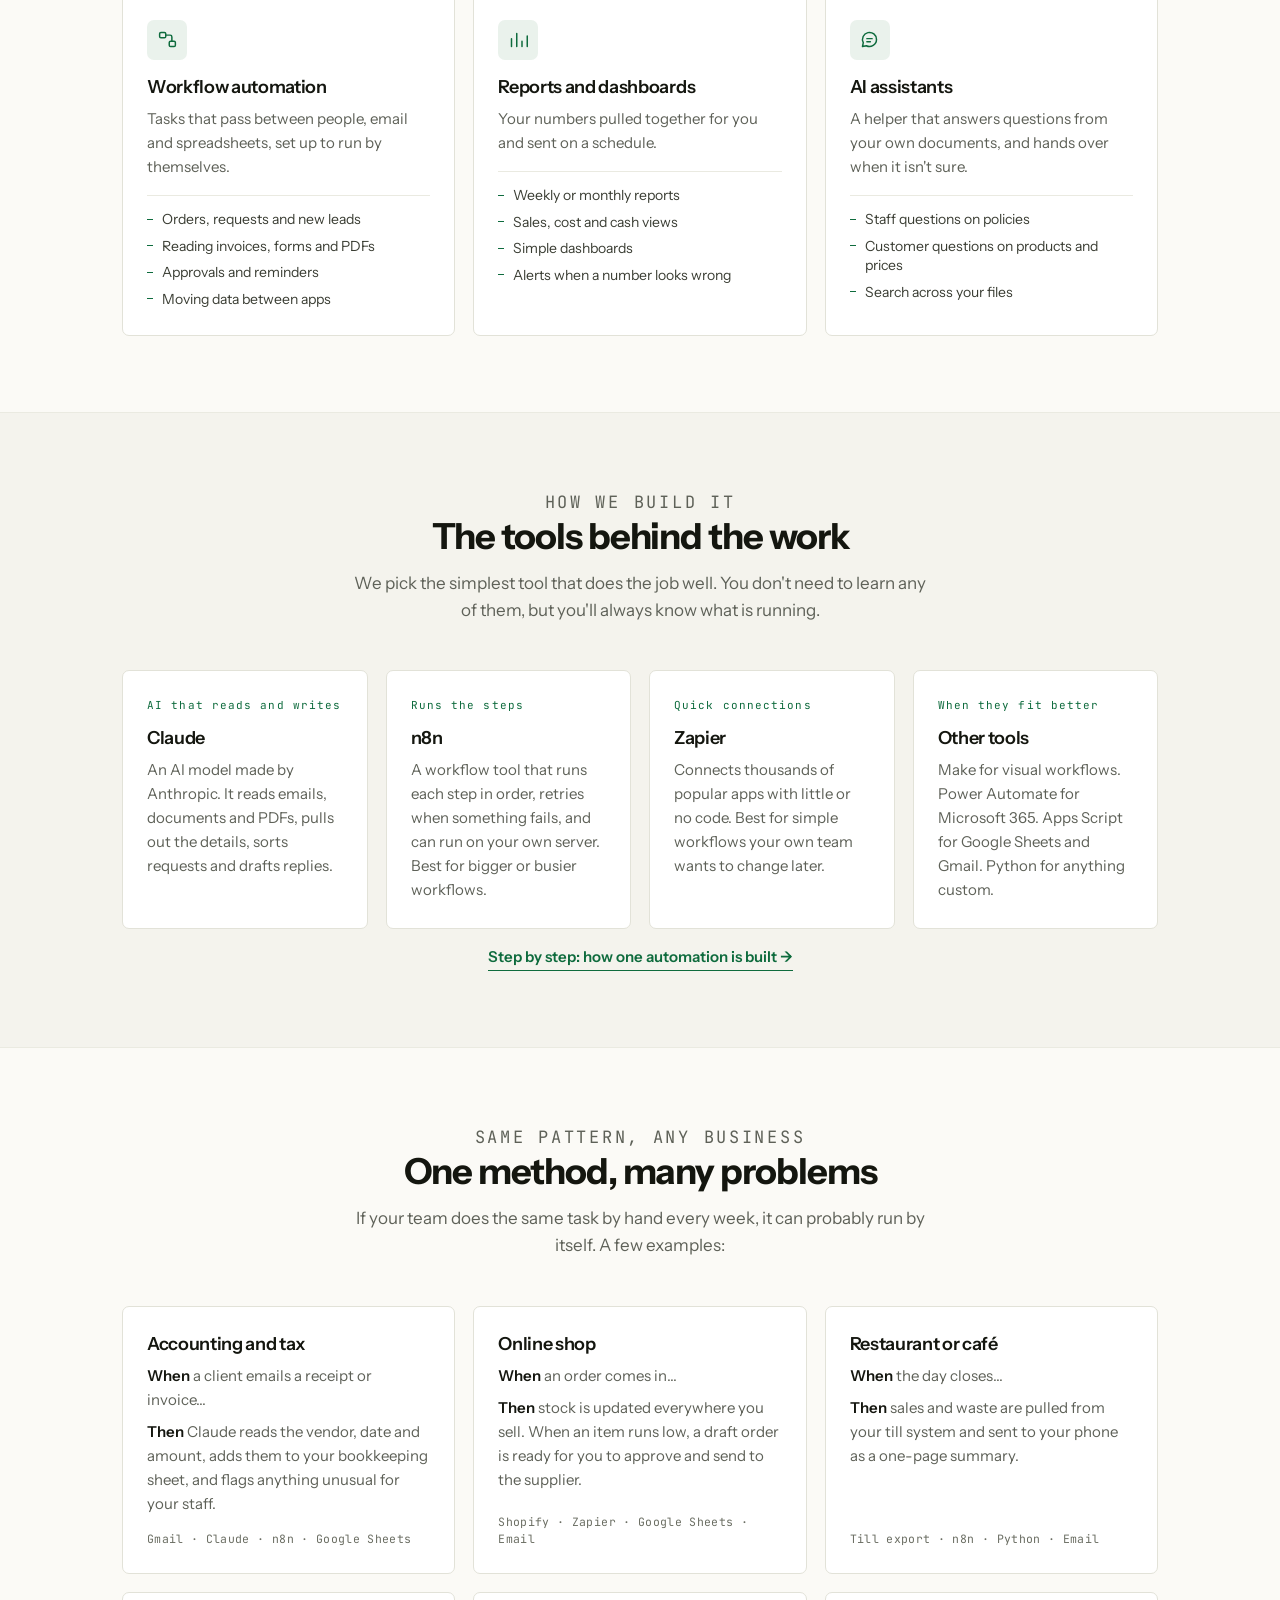
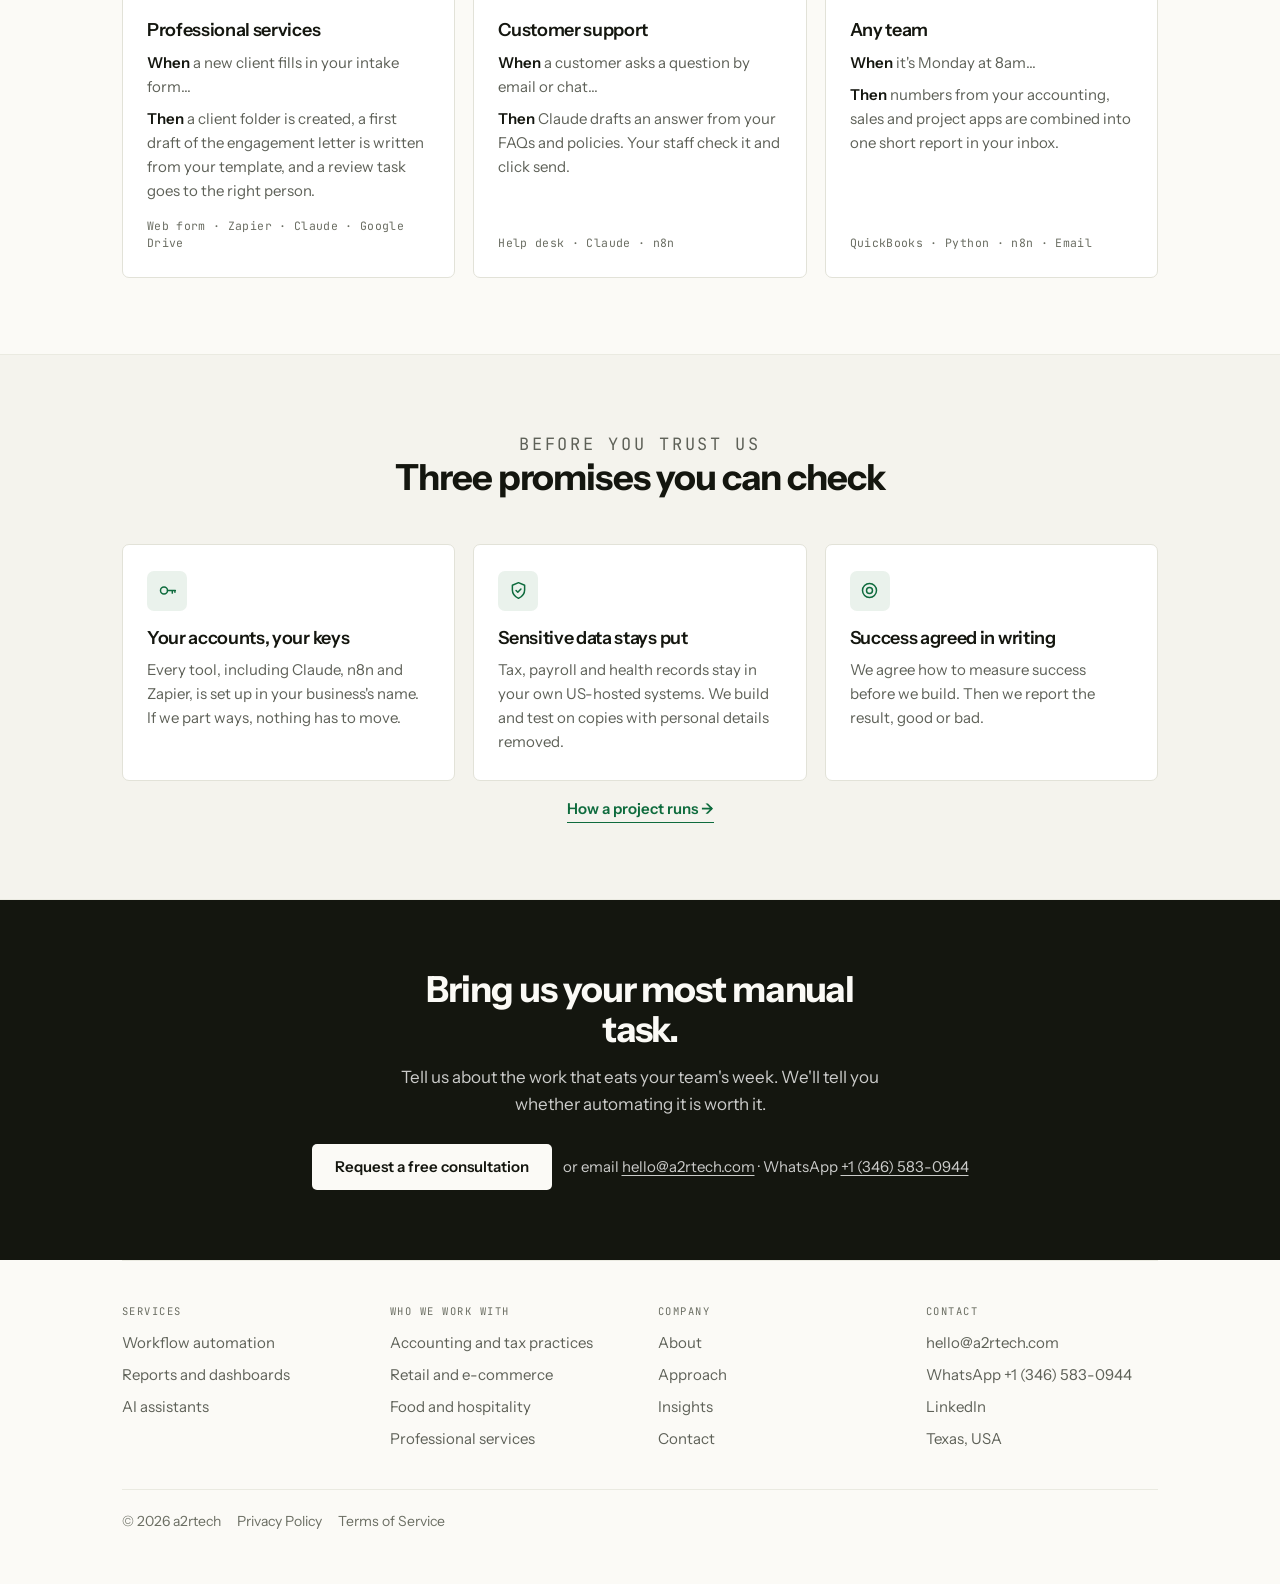
==== commit 9c4e0e9a: "New home headline: "Autopilot for the routine. You keep the wheel." Sub-line now says the team keeps" ====
--- a/index.html
+++ b/index.html
@@ -47,8 +47,8 @@
 
 <div class="shell">
   <header class="hero">
-    <h1>Automation that holds up after launch.</h1>
-    <p class="sub">We connect the apps you already use and add AI where it helps, so repeat work runs by itself. Built in your accounts, explained in plain words, and yours to keep.</p>
+    <h1>Autopilot for the routine. You keep the wheel.</h1>
+    <p class="sub">We connect the apps you already use and add AI to handle the repeat work. Your team keeps the decisions and the interesting jobs. Built in your accounts, explained in plain words, and yours to keep.</p>
     <div class="ctas">
       <a href="contact.html" class="btn btn-primary">Request a free consultation</a>
       <a href="services.html" class="btn btn-ghost">See what we do</a>
--- a/styles.css
+++ b/styles.css
@@ -182,7 +182,7 @@
 
 /* ---------------- hero ---------------- */
 .hero{padding-block:70px 20px;text-align:center;}
-.hero h1{max-width:16ch;margin-inline:auto;}
+.hero h1{max-width:20ch;margin-inline:auto;}
 .hero .sub{max-width:50ch;margin-inline:auto 26px;margin-inline:auto;margin-bottom:26px;}
 .hero .ctas{display:flex;gap:11px;flex-wrap:wrap;justify-content:center;}
 .herofig{margin:54px auto 0;max-width:840px;}
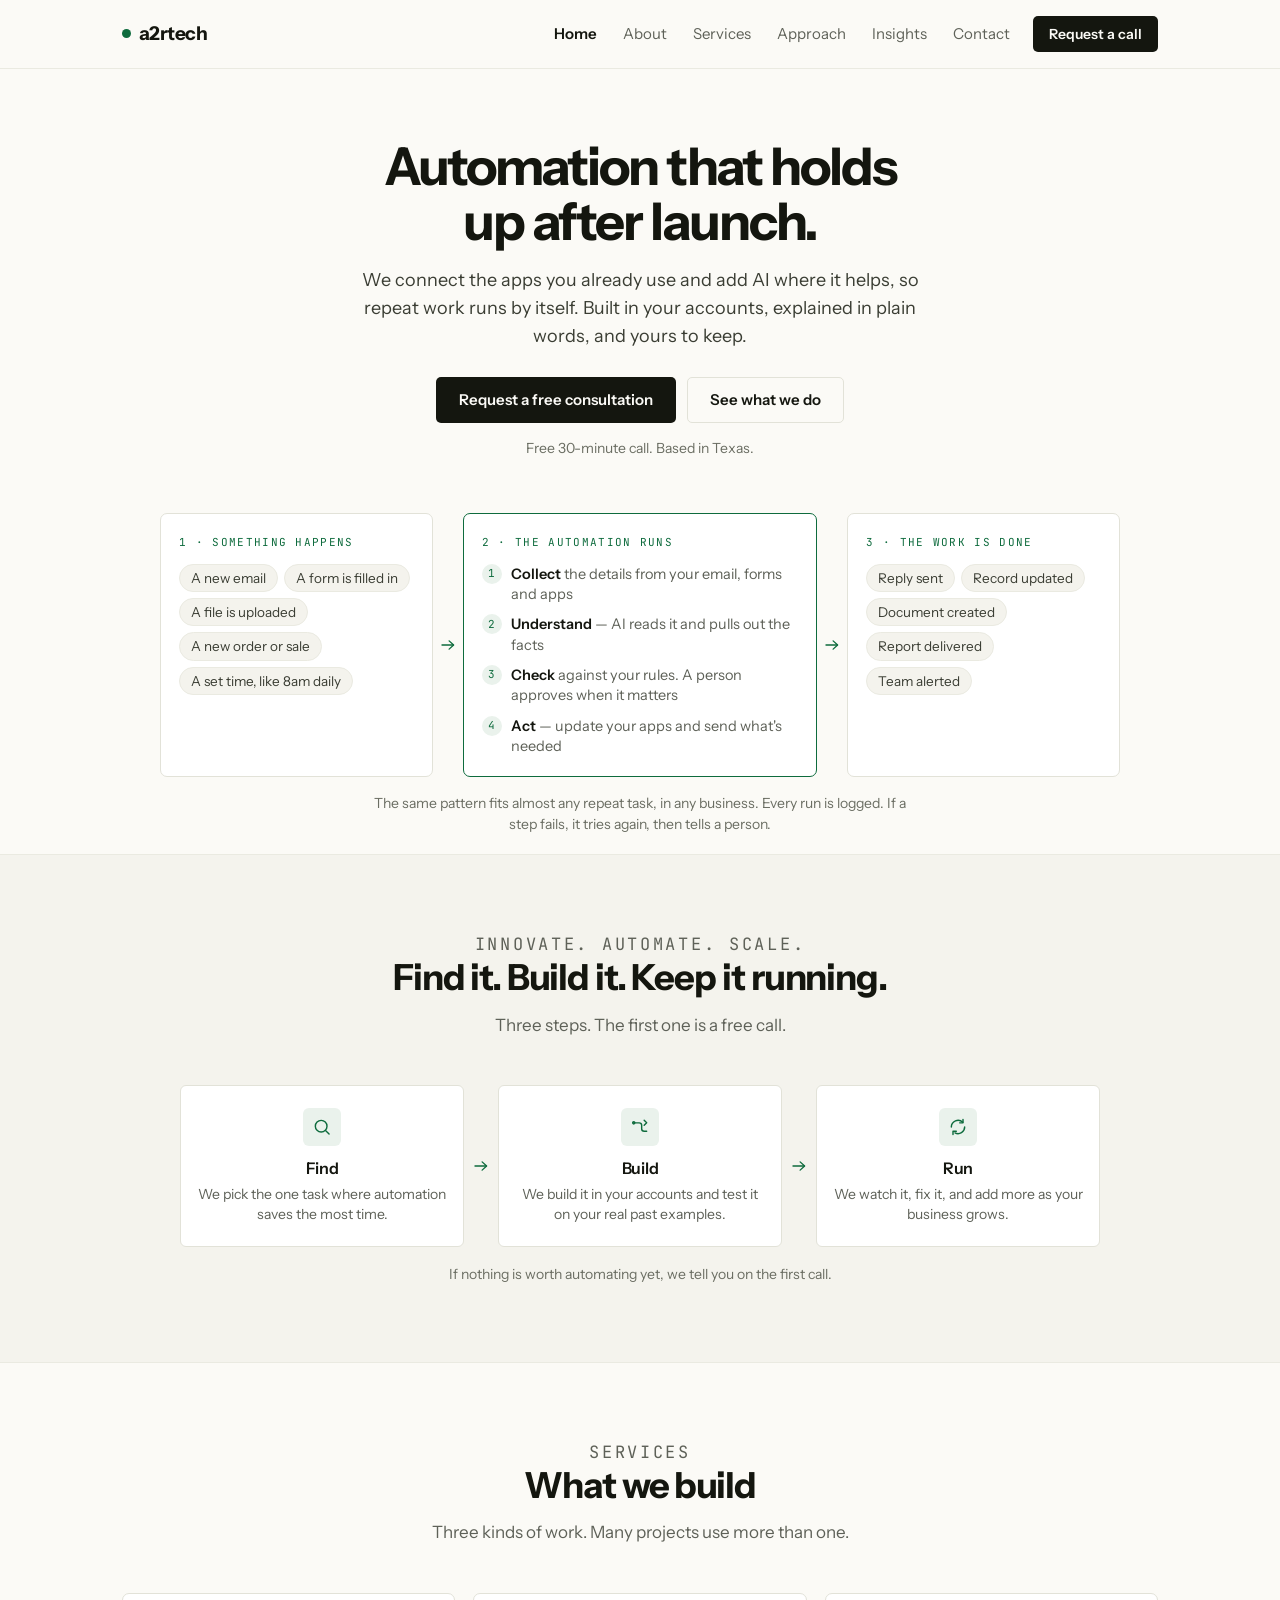
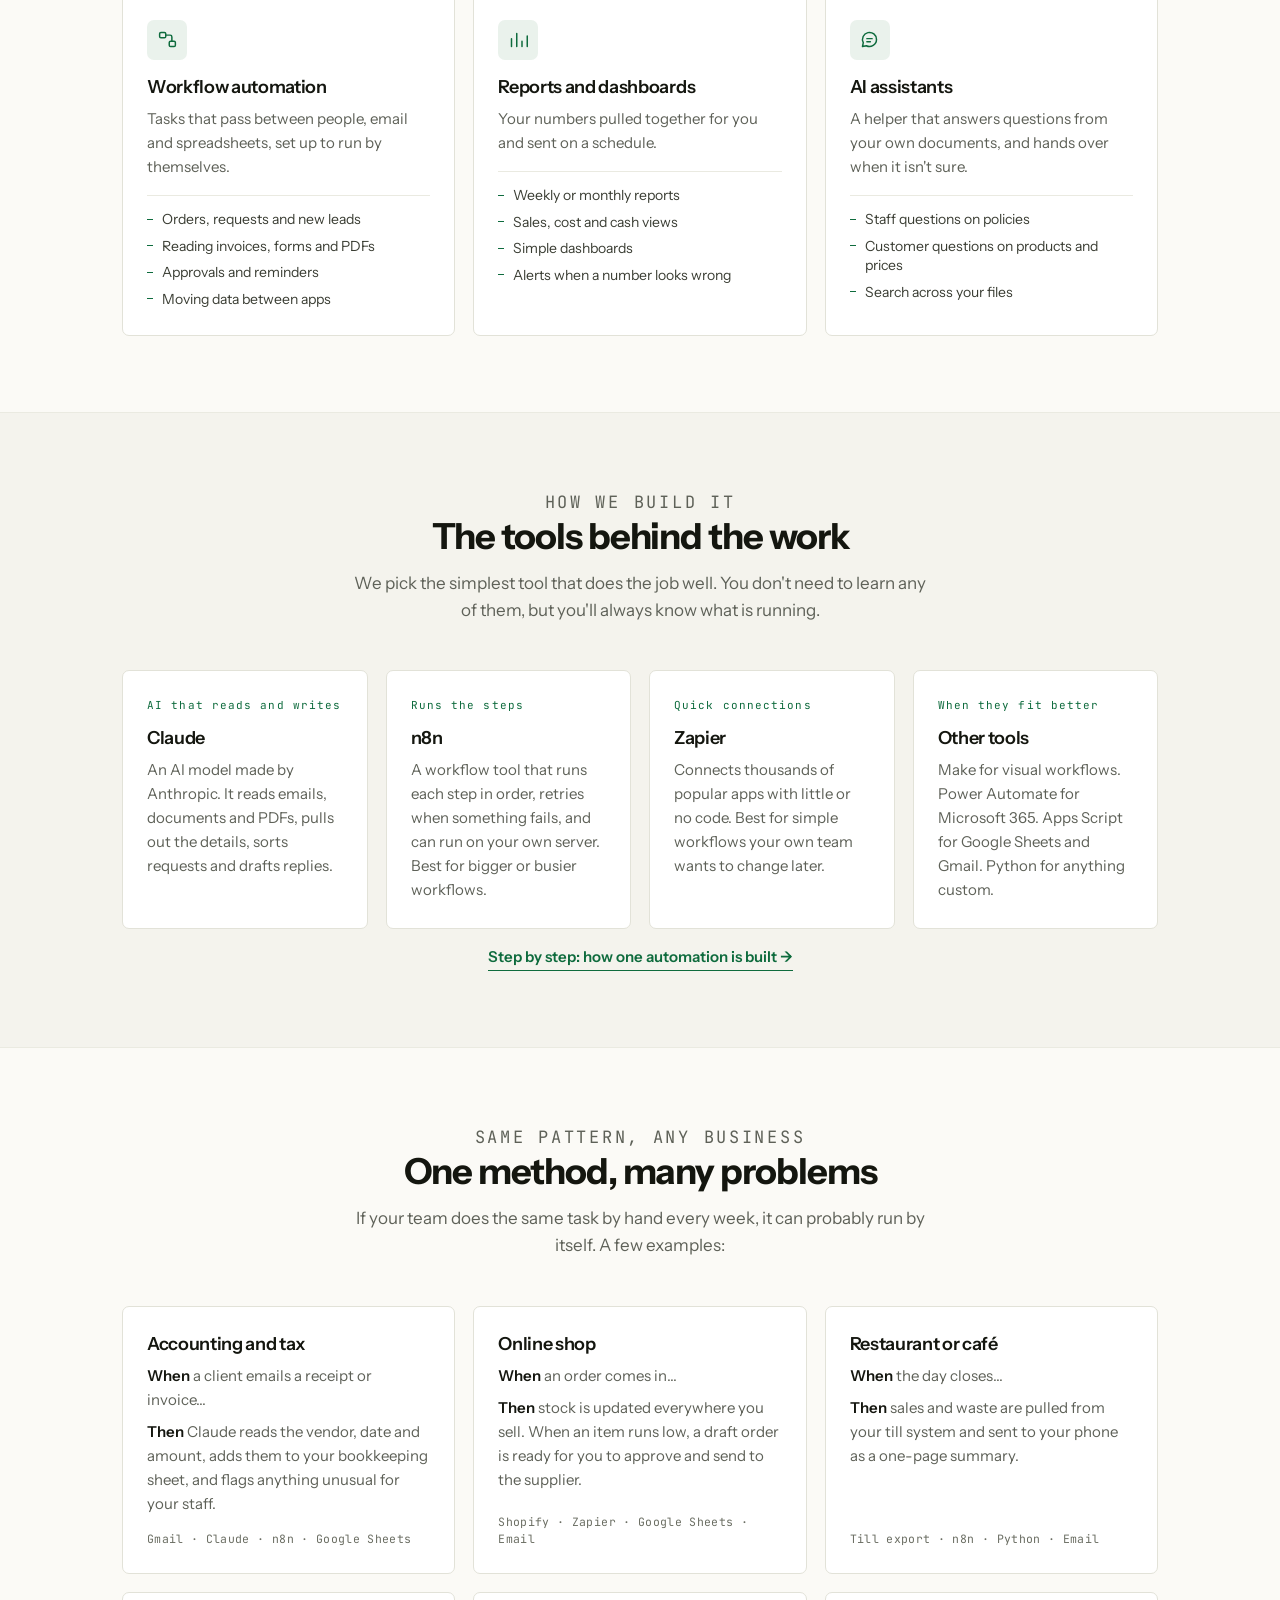
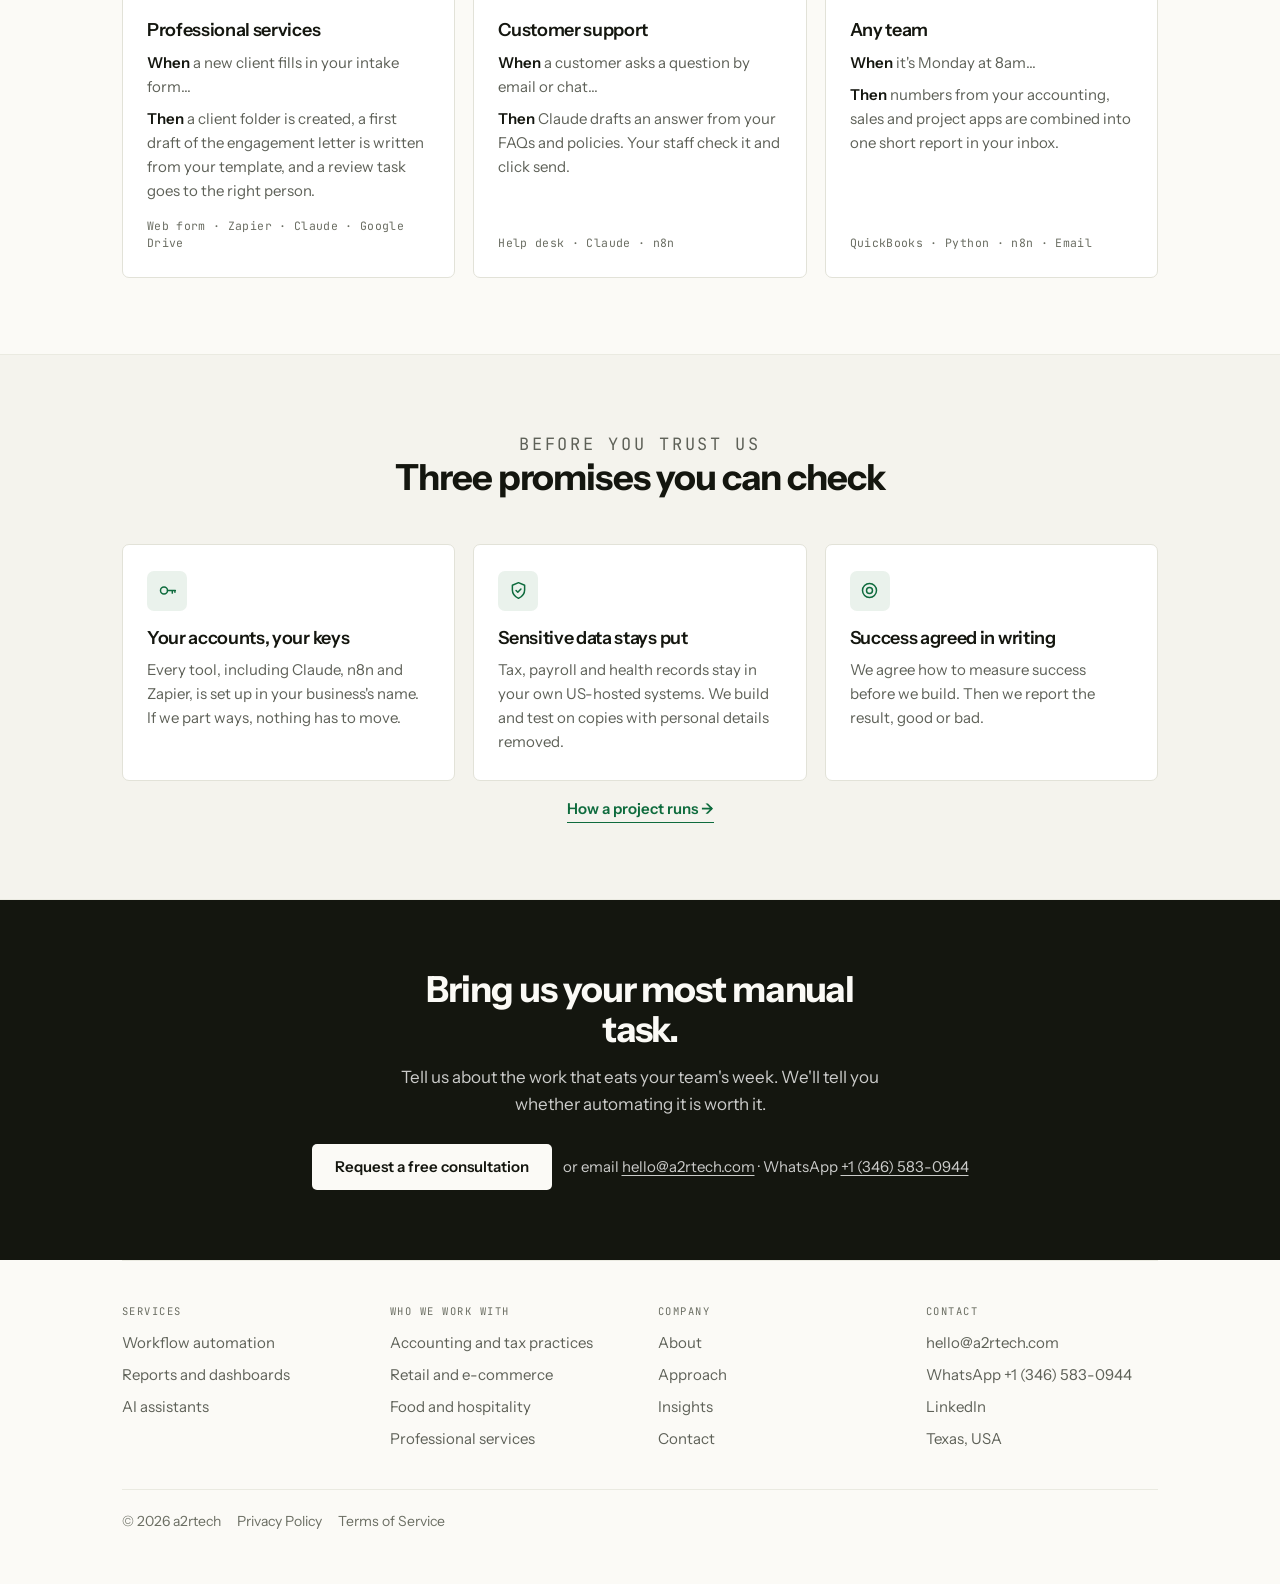
==== commit 3d63d416: "Restore original home headline and hero sub-line Co-Authored-By: Claude Sonnet 5.5 <noreply@anthropi" ====
--- a/index.html
+++ b/index.html
@@ -47,8 +47,8 @@
 
 <div class="shell">
   <header class="hero">
-    <h1>Autopilot for the routine. You keep the wheel.</h1>
-    <p class="sub">We connect the apps you already use and add AI to handle the repeat work. Your team keeps the decisions and the interesting jobs. Built in your accounts, explained in plain words, and yours to keep.</p>
+    <h1>Automation that holds up after launch.</h1>
+    <p class="sub">We connect the apps you already use and add AI where it helps, so repeat work runs by itself. Built in your accounts, explained in plain words, and yours to keep.</p>
     <div class="ctas">
       <a href="contact.html" class="btn btn-primary">Request a free consultation</a>
       <a href="services.html" class="btn btn-ghost">See what we do</a>
--- a/styles.css
+++ b/styles.css
@@ -182,7 +182,7 @@
 
 /* ---------------- hero ---------------- */
 .hero{padding-block:70px 20px;text-align:center;}
-.hero h1{max-width:20ch;margin-inline:auto;}
+.hero h1{max-width:16ch;margin-inline:auto;}
 .hero .sub{max-width:50ch;margin-inline:auto 26px;margin-inline:auto;margin-bottom:26px;}
 .hero .ctas{display:flex;gap:11px;flex-wrap:wrap;justify-content:center;}
 .herofig{margin:54px auto 0;max-width:840px;}
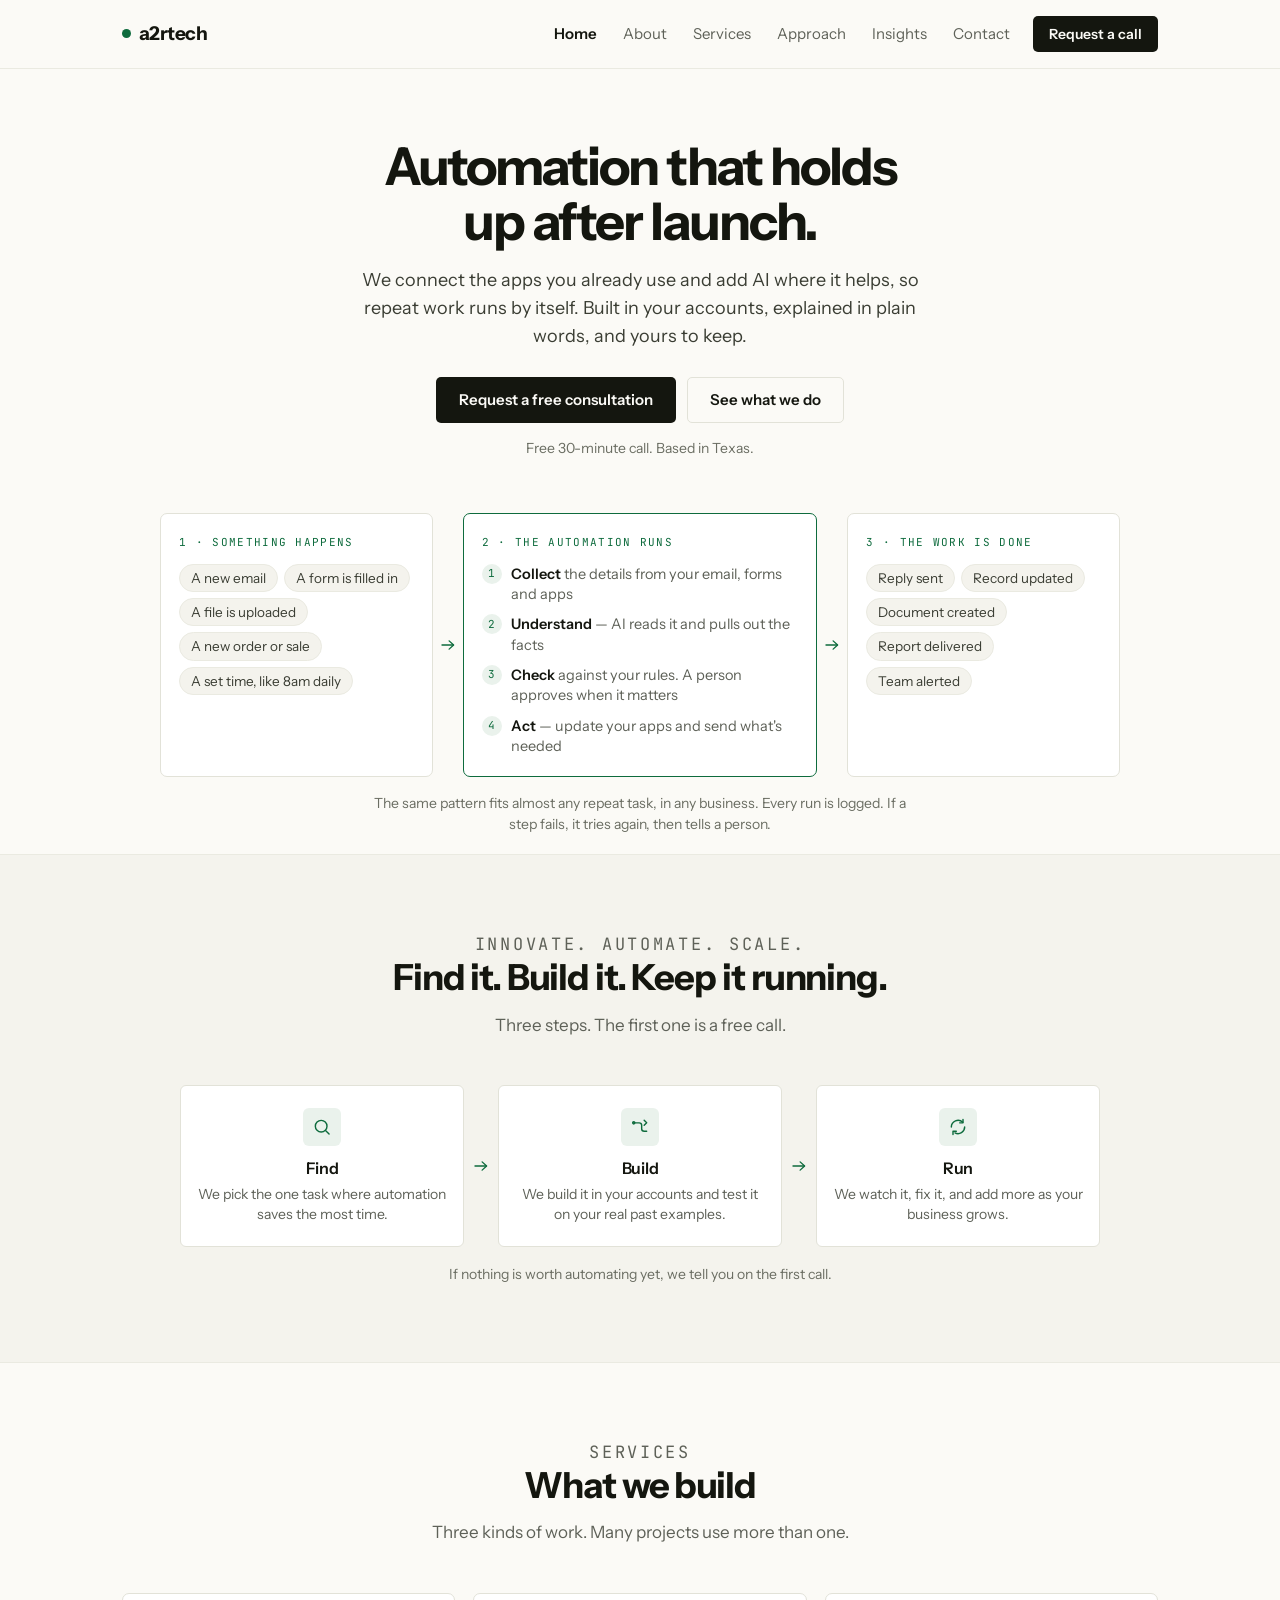
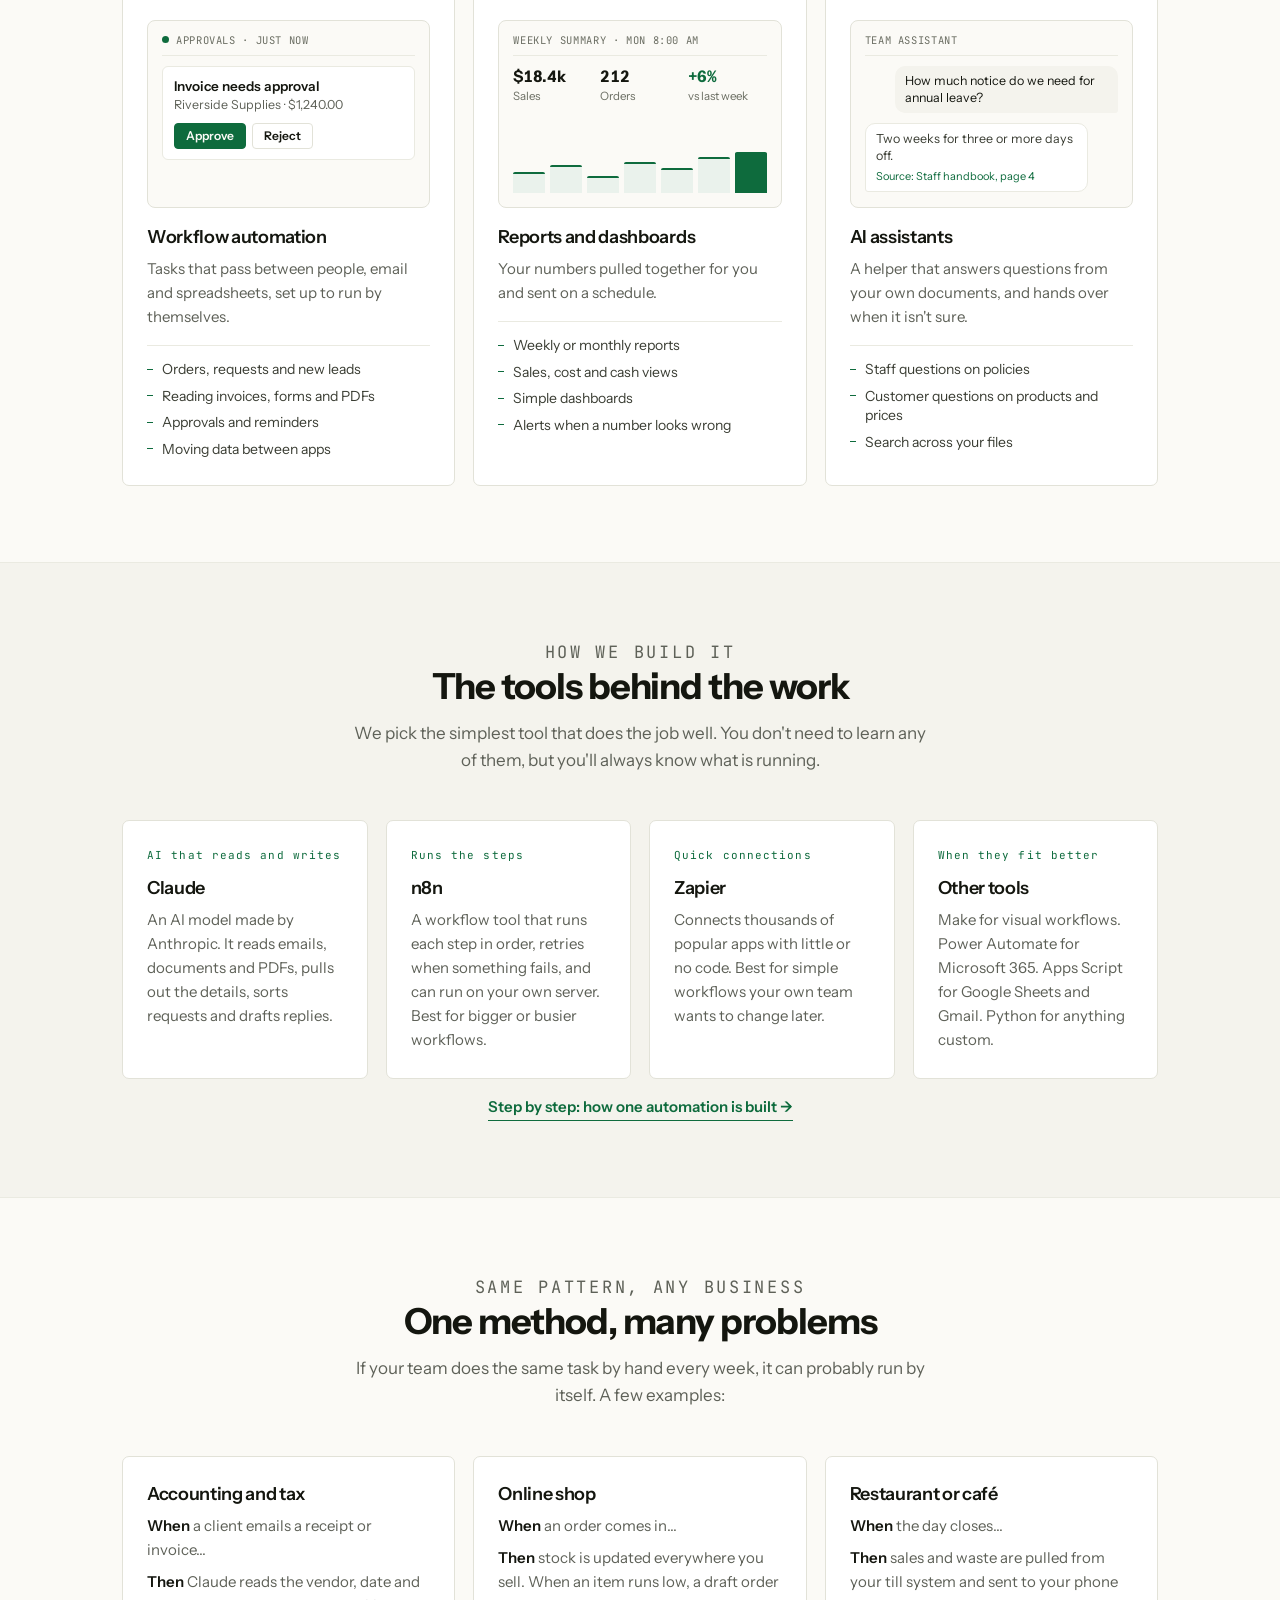
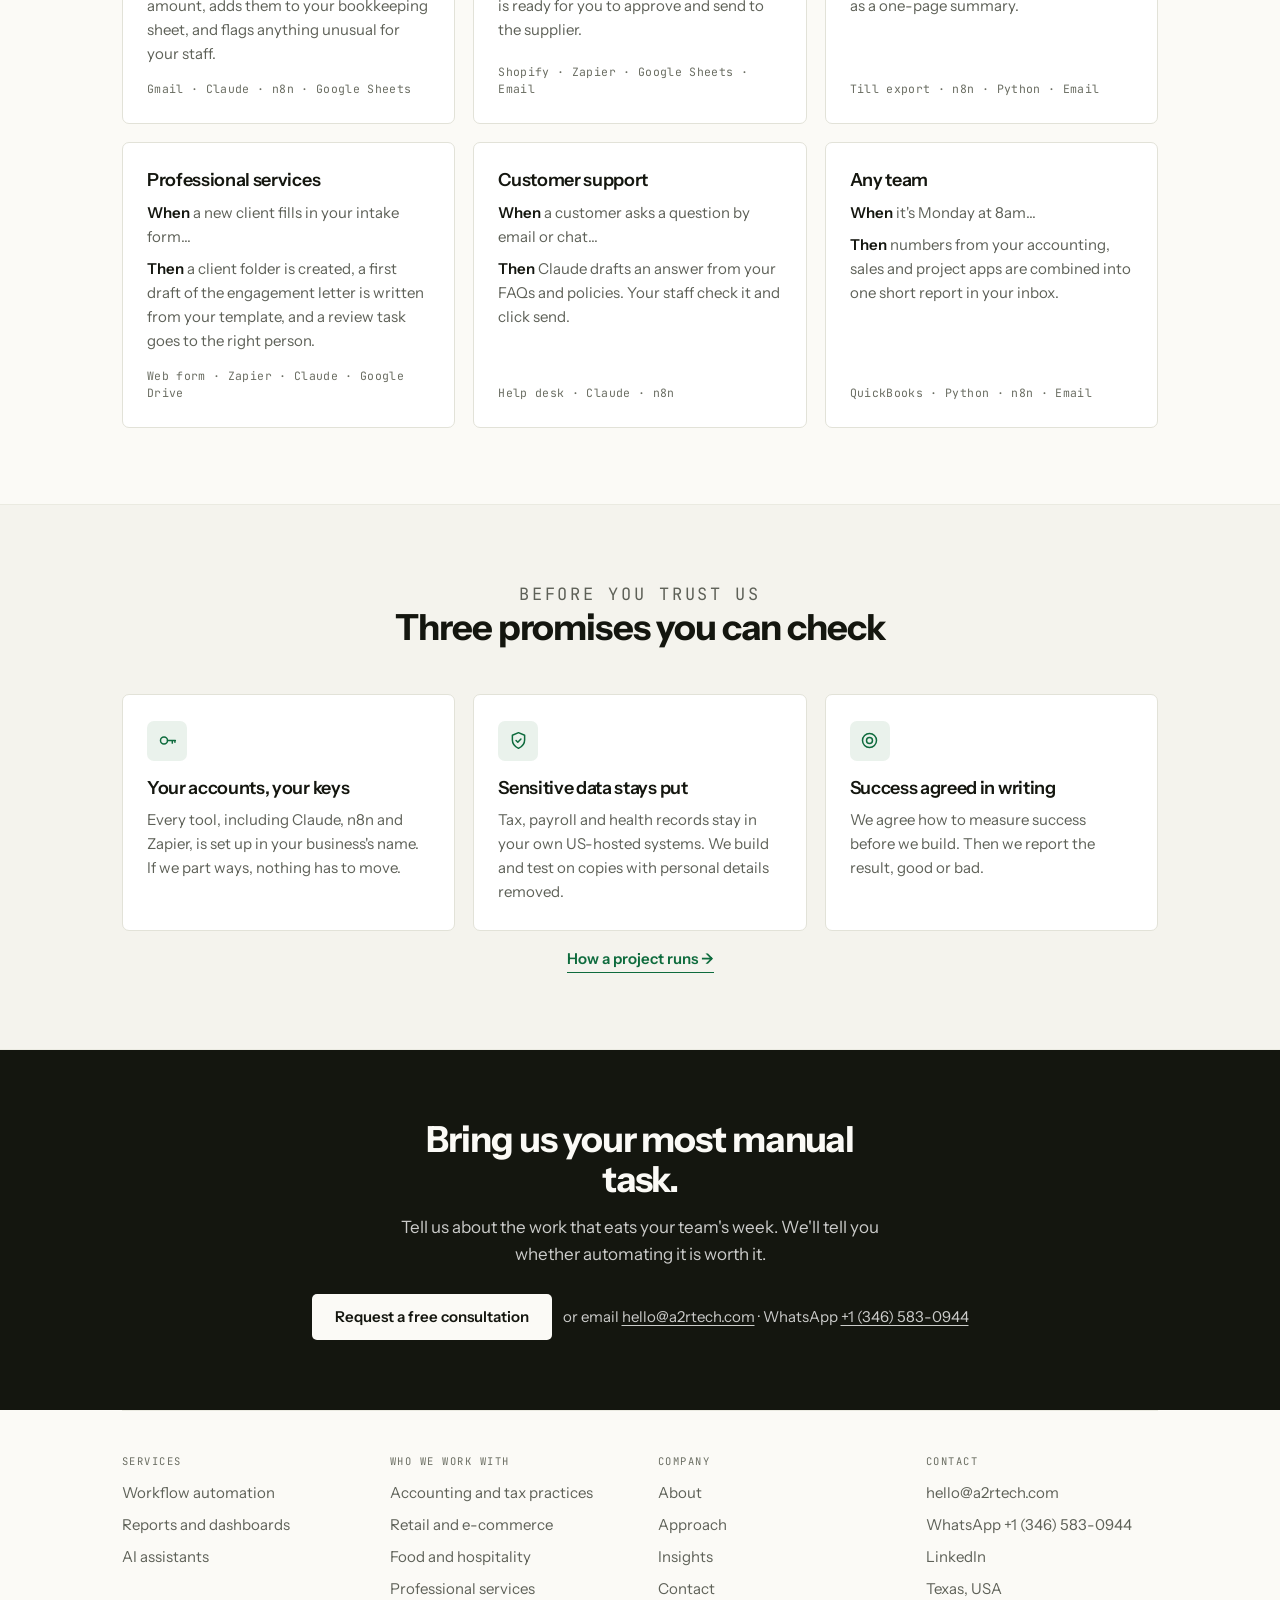
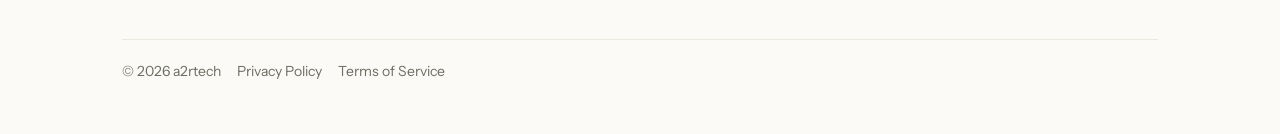
==== commit b50b2f90: "Add product-style mockups to home cards and a workflow example Home service cards now show what the " ====
--- a/index.html
+++ b/index.html
@@ -135,7 +135,14 @@
     </div>
     <div class="grid g3">
       <a class="card" href="services.html#automation">
-        <span class="ico" aria-hidden="true"><svg viewBox="0 0 24 24"><rect x="3" y="4" width="7" height="6" rx="1.5"/><rect x="14" y="14" width="7" height="6" rx="1.5"/><path d="M10 7h5a2 2 0 0 1 2 2v5"/></svg></span>
+        <div class="shot" aria-hidden="true">
+          <div class="shot-bar"><span class="live"></span>Approvals &#183; just now</div>
+          <div class="msg">
+            <p class="msg-title">Invoice needs approval</p>
+            <p class="msg-meta">Riverside Supplies &#183; $1,240.00</p>
+            <div class="msg-btns"><span class="ok">Approve</span><span>Reject</span></div>
+          </div>
+        </div>
         <h3>Workflow automation</h3>
         <p>Tasks that pass between people, email and spreadsheets, set up to run by themselves.</p>
         <ul class="ticks">
@@ -146,7 +153,15 @@
         </ul>
       </a>
       <a class="card" href="services.html#data">
-        <span class="ico" aria-hidden="true"><svg viewBox="0 0 24 24"><path d="M4 20V11M10 20V5M16 20v-6M22 20V8"/></svg></span>
+        <div class="shot" aria-hidden="true">
+          <div class="shot-bar">Weekly summary &#183; Mon 8:00 am</div>
+          <div class="kpis">
+            <div><b>$18.4k</b><span>Sales</span></div>
+            <div><b>212</b><span>Orders</span></div>
+            <div><b class="up">+6%</b><span>vs last week</span></div>
+          </div>
+          <div class="bars"><i style="--h:46%"></i><i style="--h:62%"></i><i style="--h:38%"></i><i style="--h:70%"></i><i style="--h:55%"></i><i style="--h:80%"></i><i style="--h:92%"></i></div>
+        </div>
         <h3>Reports and dashboards</h3>
         <p>Your numbers pulled together for you and sent on a schedule.</p>
         <ul class="ticks">
@@ -157,7 +172,11 @@
         </ul>
       </a>
       <a class="card" href="services.html#assistants">
-        <span class="ico" aria-hidden="true"><svg viewBox="0 0 24 24"><path d="M20 12a8 8 0 0 1-11.6 7.1L4 20l.9-4.4A8 8 0 1 1 20 12z"/><path d="M9 11h6M9 14.5h4"/></svg></span>
+        <div class="shot" aria-hidden="true">
+          <div class="shot-bar">Team assistant</div>
+          <p class="bubble q">How much notice do we need for annual leave?</p>
+          <p class="bubble a">Two weeks for three or more days off.<span class="src">Source: Staff handbook, page 4</span></p>
+        </div>
         <h3>AI assistants</h3>
         <p>A helper that answers questions from your own documents, and hands over when it isn't sure.</p>
         <ul class="ticks">
--- a/styles.css
+++ b/styles.css
@@ -498,3 +498,55 @@
   margin-top:auto;padding-top:14px;font-family:"JetBrains Mono",monospace;
   font-size:11.5px;letter-spacing:.03em;color:var(--faint);line-height:1.5;
 }
+
+/* ---------------- product mockups ("shots") ---------------- */
+.shot{
+  background:var(--ground);border:1px solid var(--line);border-radius:8px;
+  padding:12px 14px 14px;margin-bottom:18px;min-height:188px;
+  display:flex;flex-direction:column;gap:10px;font-size:13px;line-height:1.35;
+}
+.shot-bar{
+  display:flex;align-items:center;gap:7px;font-family:"JetBrains Mono",ui-monospace,monospace;
+  font-size:10.5px;letter-spacing:.06em;text-transform:uppercase;color:var(--faint);
+  padding-bottom:8px;border-bottom:1px solid var(--hair);
+}
+.shot-bar .live{width:7px;height:7px;border-radius:50%;background:var(--accent);flex:none;}
+.shot p{margin:0;}
+.msg{background:var(--panel);border:1px solid var(--hair);border-radius:6px;padding:10px 11px;}
+.shot .msg-title{font-weight:600;color:var(--ink);font-size:13.5px;}
+.shot .msg-meta{color:var(--muted);font-size:12.5px;margin-top:2px!important;}
+.msg-btns{display:flex;gap:6px;margin-top:9px;}
+.msg-btns span{font-size:12px;font-weight:600;padding:4px 11px;border-radius:4px;border:1px solid var(--line);color:var(--ink);}
+.msg-btns .ok{background:var(--accent);border-color:var(--accent);color:var(--ground);}
+.kpis{display:grid;grid-template-columns:repeat(3,1fr);gap:8px;}
+.kpis b{display:block;font-size:16px;color:var(--ink);letter-spacing:-.02em;font-variant-numeric:tabular-nums;}
+.kpis b.up{color:var(--accent);}
+.kpis span{font-size:11.5px;color:var(--faint);}
+.bars{display:flex;align-items:flex-end;gap:5px;height:44px;margin-top:auto;}
+.bars i{flex:1;height:var(--h);background:var(--accent-wash);border-top:2px solid var(--accent);border-radius:2px 2px 0 0;}
+.bars i:last-child{background:var(--accent);}
+.shot .bubble{max-width:88%;padding:7px 10px;border-radius:10px;font-size:12.5px;}
+.bubble.q{align-self:flex-end;background:var(--surface);color:var(--ink);border-bottom-right-radius:3px;}
+.bubble.a{align-self:flex-start;background:var(--panel);border:1px solid var(--hair);color:var(--ink-soft);border-bottom-left-radius:3px;}
+.bubble .src{display:block;margin-top:4px;font-size:11px;color:var(--accent);}
+
+/* example workflow canvas (services) */
+.canvas{
+  max-width:860px;margin:0 auto 40px;background:var(--panel);border:1px solid var(--line);
+  border-radius:8px;padding:18px;
+  background-image:radial-gradient(var(--hair) 1px,transparent 1px);background-size:16px 16px;
+}
+.canvas-row{display:flex;align-items:center;gap:0;flex-wrap:nowrap;}
+.node{
+  flex:1 1 0;min-width:0;background:var(--panel);border:1px solid var(--line);border-radius:7px;
+  padding:10px 11px;box-shadow:var(--shadow);
+}
+.node small{display:block;font-family:"JetBrains Mono",monospace;font-size:10px;letter-spacing:.06em;text-transform:uppercase;color:var(--accent);margin-bottom:3px;}
+.node b{display:block;font-size:13.5px;font-weight:600;color:var(--ink);line-height:1.3;}
+.node.human{border-color:var(--accent);}
+.wire{flex:0 0 22px;height:2px;background:var(--accent);opacity:.55;}
+.canvas figcaption{margin-top:14px;font-size:13.5px;color:var(--faint);text-align:center;}
+@media (max-width:760px){
+  .canvas-row{flex-direction:column;align-items:stretch;}
+  .wire{flex:0 0 16px;width:2px;height:16px;margin-inline:auto;}
+}
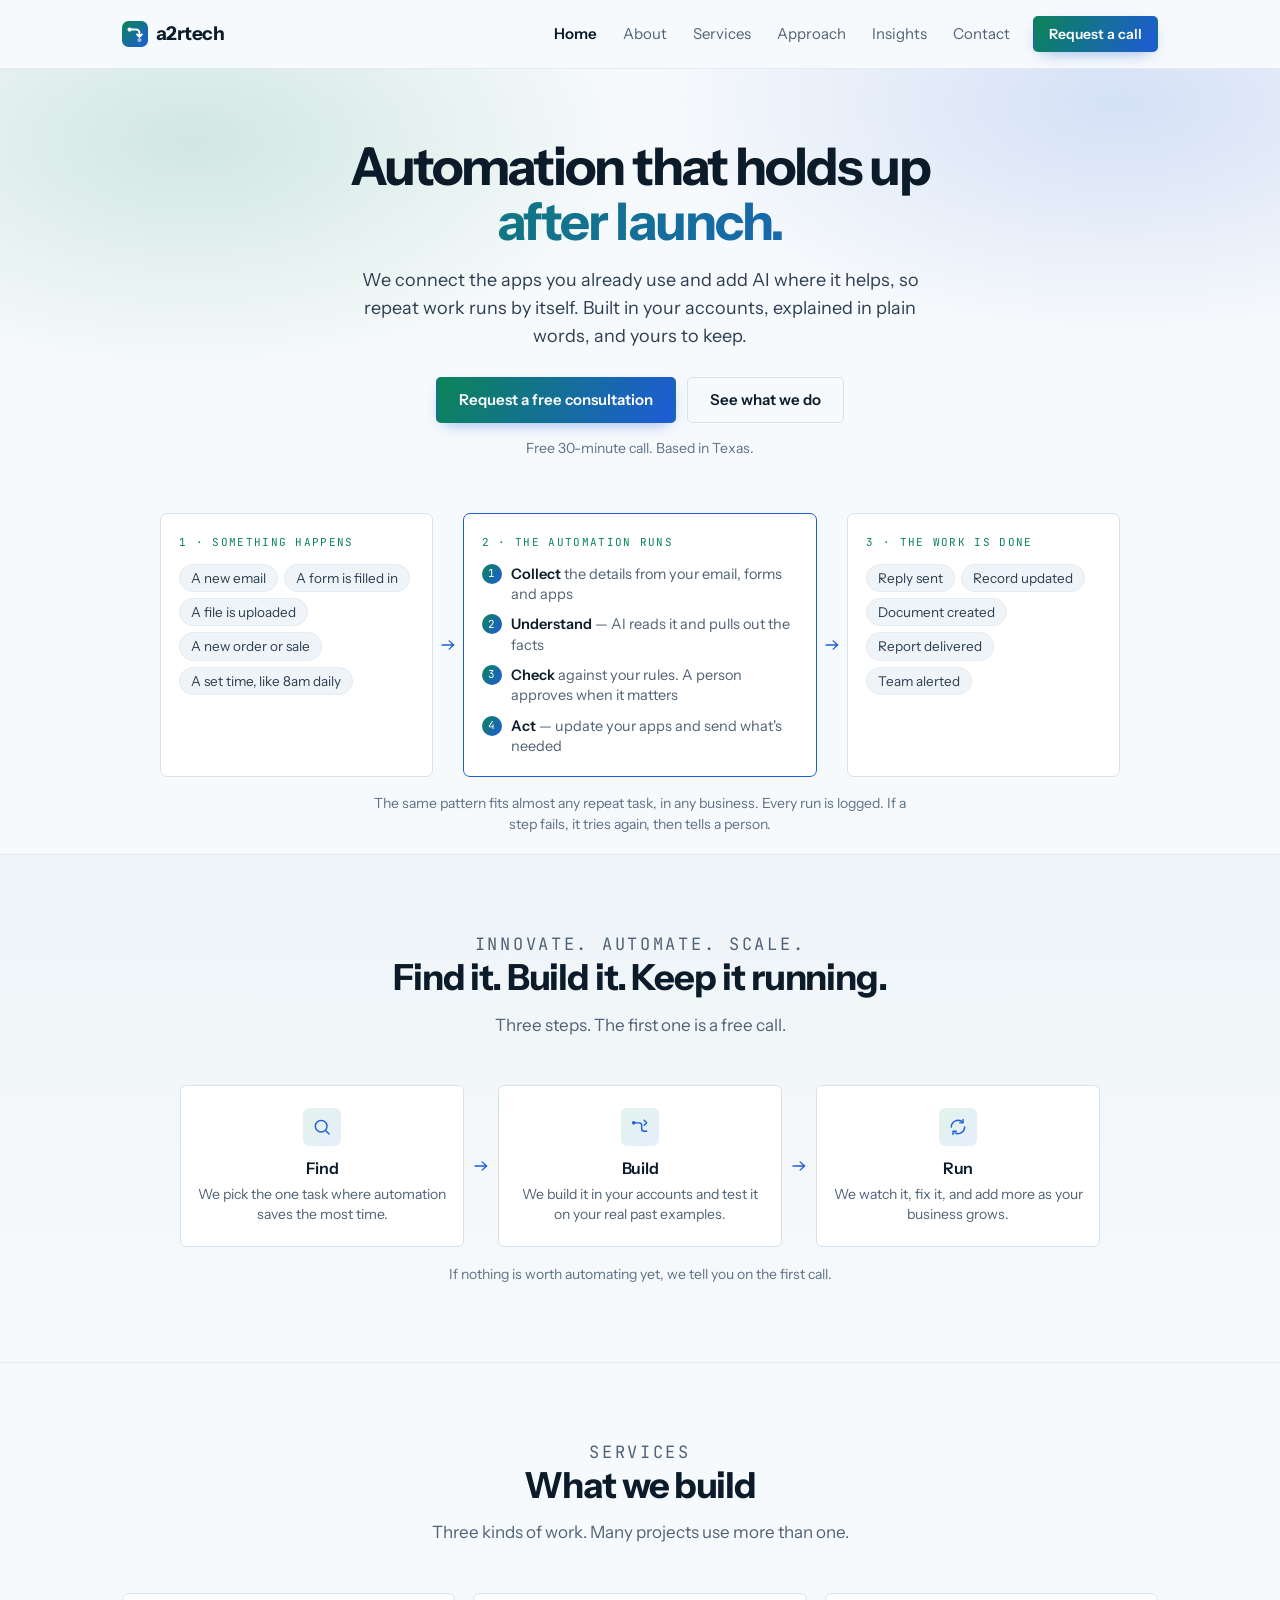
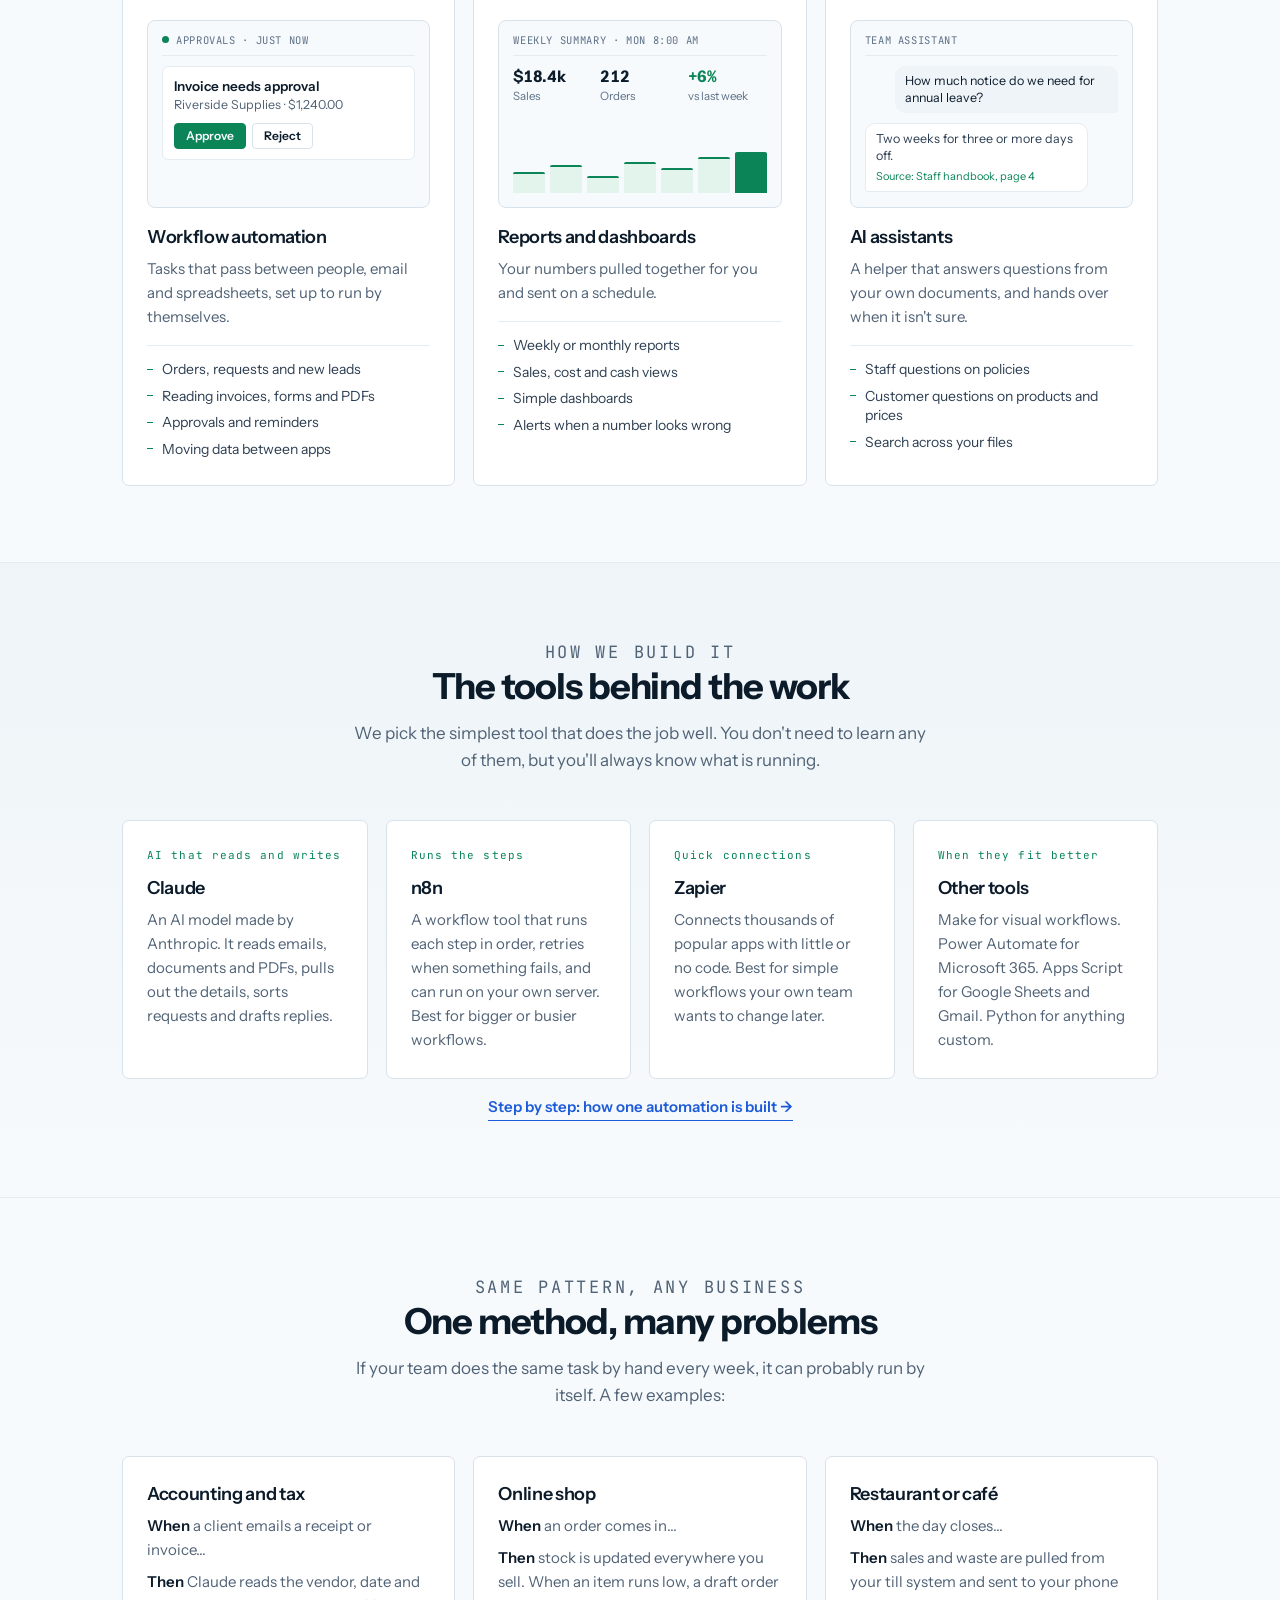
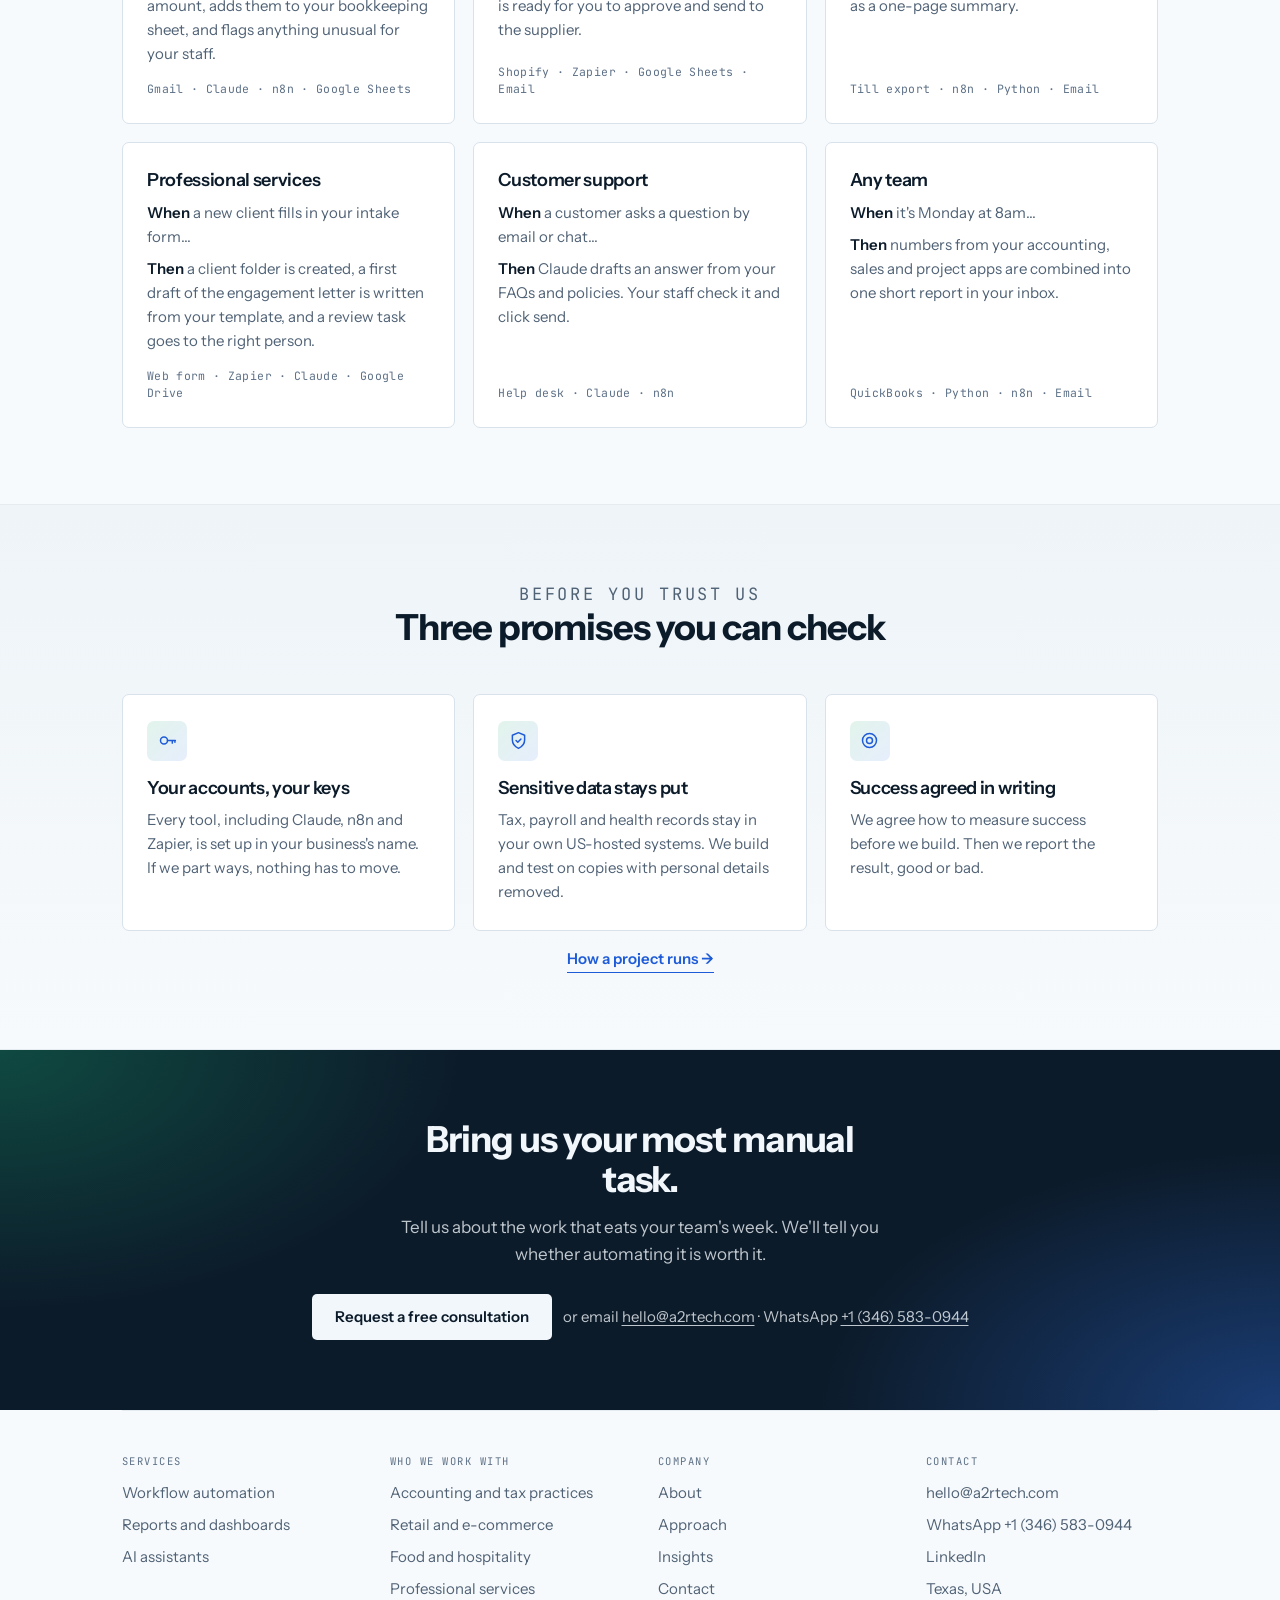
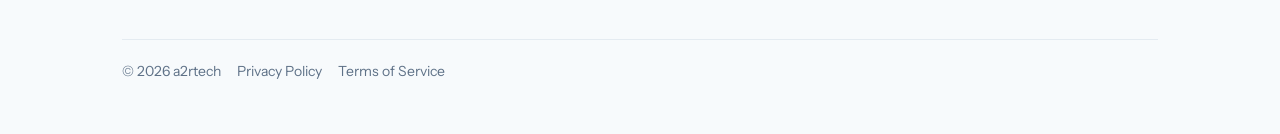
==== commit 9ebe9e4e: "Green and blue brand refresh with new logo - New logo mark (a connected step in a green-to-blue tile" ====
--- a/index.html
+++ b/index.html
@@ -28,7 +28,7 @@
 <div class="navwrap">
   <div class="shell">
     <nav class="nav" aria-label="Main">
-      <a href="index.html" class="brand"><span class="brand-dot" aria-hidden="true"></span>a2rtech</a>
+      <a href="index.html" class="brand"><img src="logo.svg" class="brand-mark" alt="" width="26" height="26">a2rtech</a>
       <button class="navtoggle" type="button" aria-expanded="false" aria-controls="nav-links" aria-label="Open menu"><span aria-hidden="true"></span></button>
       <div class="nav-links" id="nav-links">
         <a href="index.html" class="link" aria-current="page">Home</a>
@@ -47,7 +47,7 @@
 
 <div class="shell">
   <header class="hero">
-    <h1>Automation that holds up after launch.</h1>
+    <h1>Automation that holds up <span class="grad-text">after launch.</span></h1>
     <p class="sub">We connect the apps you already use and add AI where it helps, so repeat work runs by itself. Built in your accounts, explained in plain words, and yours to keep.</p>
     <div class="ctas">
       <a href="contact.html" class="btn btn-primary">Request a free consultation</a>
--- a/styles.css
+++ b/styles.css
@@ -5,41 +5,50 @@
    =========================================================== */
 
 :root{
-  --ground:#FBFAF6;
-  --surface:#F4F3ED;
+  /* palette: deep navy ink, growth green + trust blue, cool grey-blue neutrals */
+  --ground:#F7FAFC;
+  --surface:#EEF4F8;
   --panel:#FFFFFF;
-  --ink:#14160F;
-  --ink-soft:#3A3D33;
-  --muted:#5E6158;
-  --faint:#6B6E63;
-  --line:#E2E2D8;
-  --hair:#EAEAE1;
-  --accent:#0E6B3D;
-  --accent-on-dark:#7FD3A4;
-  --accent-wash:#EAF2EC;
-  --on-band-soft:rgba(255,255,255,.78);
-  --on-band-line:rgba(255,255,255,.28);
-  --on-band-grid:rgba(255,255,255,.14);
-  --shadow:0 1px 2px rgba(20,22,15,.04), 0 8px 24px rgba(20,22,15,.05);
+  --ink:#0C1B2A;
+  --ink-soft:#2C3E51;
+  --muted:#506276;
+  --faint:#5E7187;
+  --line:#D8E2EB;
+  --hair:#E4EBF1;
+  --accent:#0B8457;
+  --accent-2:#1E5BD8;
+  --accent-wash:#E2F4EB;
+  --blue-wash:#E6EEFD;
+  --grad:linear-gradient(120deg,#0B8457 0%,#1E5BD8 100%);
+  --on-accent:#FFFFFF;
+  --band:#0C1B2A;
+  --band-ink:#F2F7FB;
+  --accent-on-dark:#5EE0A8;
+  --on-band-soft:rgba(242,247,251,.78);
+  --on-band-line:rgba(242,247,251,.3);
+  --on-band-grid:rgba(242,247,251,.14);
+  --shadow:0 1px 2px rgba(12,27,42,.05), 0 10px 30px rgba(12,27,42,.07);
 }
 @media (prefers-color-scheme: dark){
   :root:not([data-theme="light"]){
-    --ground:#12130F; --surface:#1A1B15; --panel:#1E1F18;
-    --ink:#EDEDE4; --ink-soft:#C9CABE; --muted:#9B9E93; --faint:#8A8D82;
-    --line:#2C2D24; --hair:#24251D;
-    --accent:#6DC694; --accent-on-dark:#0E6B3D; --accent-wash:#18241C;
-    --on-band-soft:#3A3D33; --on-band-line:rgba(0,0,0,.28); --on-band-grid:rgba(0,0,0,.14);
-    --shadow:0 1px 2px rgba(0,0,0,.2), 0 8px 24px rgba(0,0,0,.24);
+    --ground:#0A131D; --surface:#0E1A27; --panel:#122131;
+    --ink:#E9F1F8; --ink-soft:#C3D2E0; --muted:#93A7BA; --faint:#8599AD;
+    --line:#22364B; --hair:#18293B;
+    --accent:#3DD598; --accent-2:#6FA3FF; --accent-wash:#123126; --blue-wash:#14264A;
+    --grad:linear-gradient(120deg,#16A06C 0%,#2F6FE4 100%);
+    --band:#071019;
+    --shadow:0 1px 2px rgba(0,0,0,.25), 0 10px 30px rgba(0,0,0,.3);
     color-scheme:dark;
   }
 }
 :root[data-theme="dark"]{
-  --ground:#12130F; --surface:#1A1B15; --panel:#1E1F18;
-  --ink:#EDEDE4; --ink-soft:#C9CABE; --muted:#9B9E93; --faint:#8A8D82;
-  --line:#2C2D24; --hair:#24251D;
-  --accent:#6DC694; --accent-on-dark:#0E6B3D; --accent-wash:#18241C;
-  --on-band-soft:#3A3D33; --on-band-line:rgba(0,0,0,.28); --on-band-grid:rgba(0,0,0,.14);
-  --shadow:0 1px 2px rgba(0,0,0,.2), 0 8px 24px rgba(0,0,0,.24);
+  --ground:#0A131D; --surface:#0E1A27; --panel:#122131;
+  --ink:#E9F1F8; --ink-soft:#C3D2E0; --muted:#93A7BA; --faint:#8599AD;
+  --line:#22364B; --hair:#18293B;
+  --accent:#3DD598; --accent-2:#6FA3FF; --accent-wash:#123126; --blue-wash:#14264A;
+  --grad:linear-gradient(120deg,#16A06C 0%,#2F6FE4 100%);
+  --band:#071019;
+  --shadow:0 1px 2px rgba(0,0,0,.25), 0 10px 30px rgba(0,0,0,.3);
   color-scheme:dark;
 }
 
@@ -130,14 +139,14 @@
   text-decoration:none;border:1px solid transparent;line-height:1.2;cursor:pointer;
   font-family:inherit;
 }
-.btn-primary{background:var(--ink);color:var(--ground);}
+.btn-primary{background:var(--grad);color:var(--on-accent);box-shadow:0 6px 18px -8px rgba(30,91,216,.6);}
 .btn-primary:hover{opacity:.87;}
 .btn-ghost{border-color:var(--line);color:var(--ink);background:transparent;}
 .btn-ghost:hover{border-color:var(--ink);}
-.btn-invert{background:var(--ground);color:var(--ink);}
+.btn-invert{background:var(--band-ink);color:var(--band);}
 .btn-invert:hover{opacity:.9;}
-.btn-outline-light{border-color:var(--on-band-line);color:var(--ground);background:transparent;}
-.btn-outline-light:hover{border-color:var(--ground);}
+.btn-outline-light{border-color:var(--on-band-line);color:var(--band-ink);background:transparent;}
+.btn-outline-light:hover{border-color:var(--band-ink);}
 .btn-sm{font-size:14px;padding:9px 15px;}
 
 /* ---------------- type ---------------- */
@@ -166,7 +175,7 @@
 /* ---------------- section shell + CENTRED headings ---------------- */
 section{padding-block:76px;}
 .tinted{background:var(--surface);border-block:1px solid var(--hair);}
-.band{background:var(--ink);color:var(--ground);}
+.band{background:var(--band);color:var(--band-ink);background-image:radial-gradient(60% 120% at 0% 0%,rgba(22,160,108,.35),transparent 60%),radial-gradient(60% 120% at 100% 100%,rgba(47,111,228,.4),transparent 60%);}
 .band .kicker{color:var(--accent-on-dark);}
 .band p{color:var(--on-band-soft);}
 
@@ -550,3 +559,31 @@
   .canvas-row{flex-direction:column;align-items:stretch;}
   .wire{flex:0 0 16px;width:2px;height:16px;margin-inline:auto;}
 }
+
+/* ---------------- green & blue brand layer ---------------- */
+.brand-mark{width:26px;height:26px;flex:none;display:block;}
+.kicker{color:var(--accent-2);}
+.grad-text{background:var(--grad);-webkit-background-clip:text;background-clip:text;color:transparent;}
+.hero{position:relative;isolation:isolate;}
+.hero::before{
+  content:"";position:absolute;z-index:-1;inset:-40px -22vw auto;height:620px;pointer-events:none;
+  background:
+    radial-gradient(40% 55% at 22% 18%,rgba(11,132,87,.16),transparent 70%),
+    radial-gradient(42% 55% at 80% 12%,rgba(30,91,216,.16),transparent 70%);
+}
+.card .ico,.flow-step .ico{background:linear-gradient(135deg,var(--accent-wash),var(--blue-wash));color:var(--accent-2);}
+a.card:hover{border-color:var(--accent-2);}
+.fact h3{border-top:2px solid transparent;border-image:var(--grad) 1;}
+.flow-arrow,.pipe-arrow,.pipe-arrow svg{color:var(--accent-2);}
+.pipe-core,.flow-step.is-human,.node.human{border-color:var(--accent-2);}
+.pipe-steps li::before{background:var(--grad);color:var(--on-accent);}
+.stage .num{background:var(--grad);color:var(--on-accent);}
+.stage .out{background:var(--blue-wash);color:var(--accent-2);}
+.inline-link{color:var(--accent-2);}
+.brand-dot{background:var(--grad);}
+.wire{background:var(--grad);opacity:.7;}
+.tinted{background:linear-gradient(180deg,var(--surface),var(--ground));}
+main{overflow-x:clip;}
+.hero h1{max-width:24ch;}
+.hero h1 .grad-text{display:block;}
+.hero h1{text-wrap:balance;}
